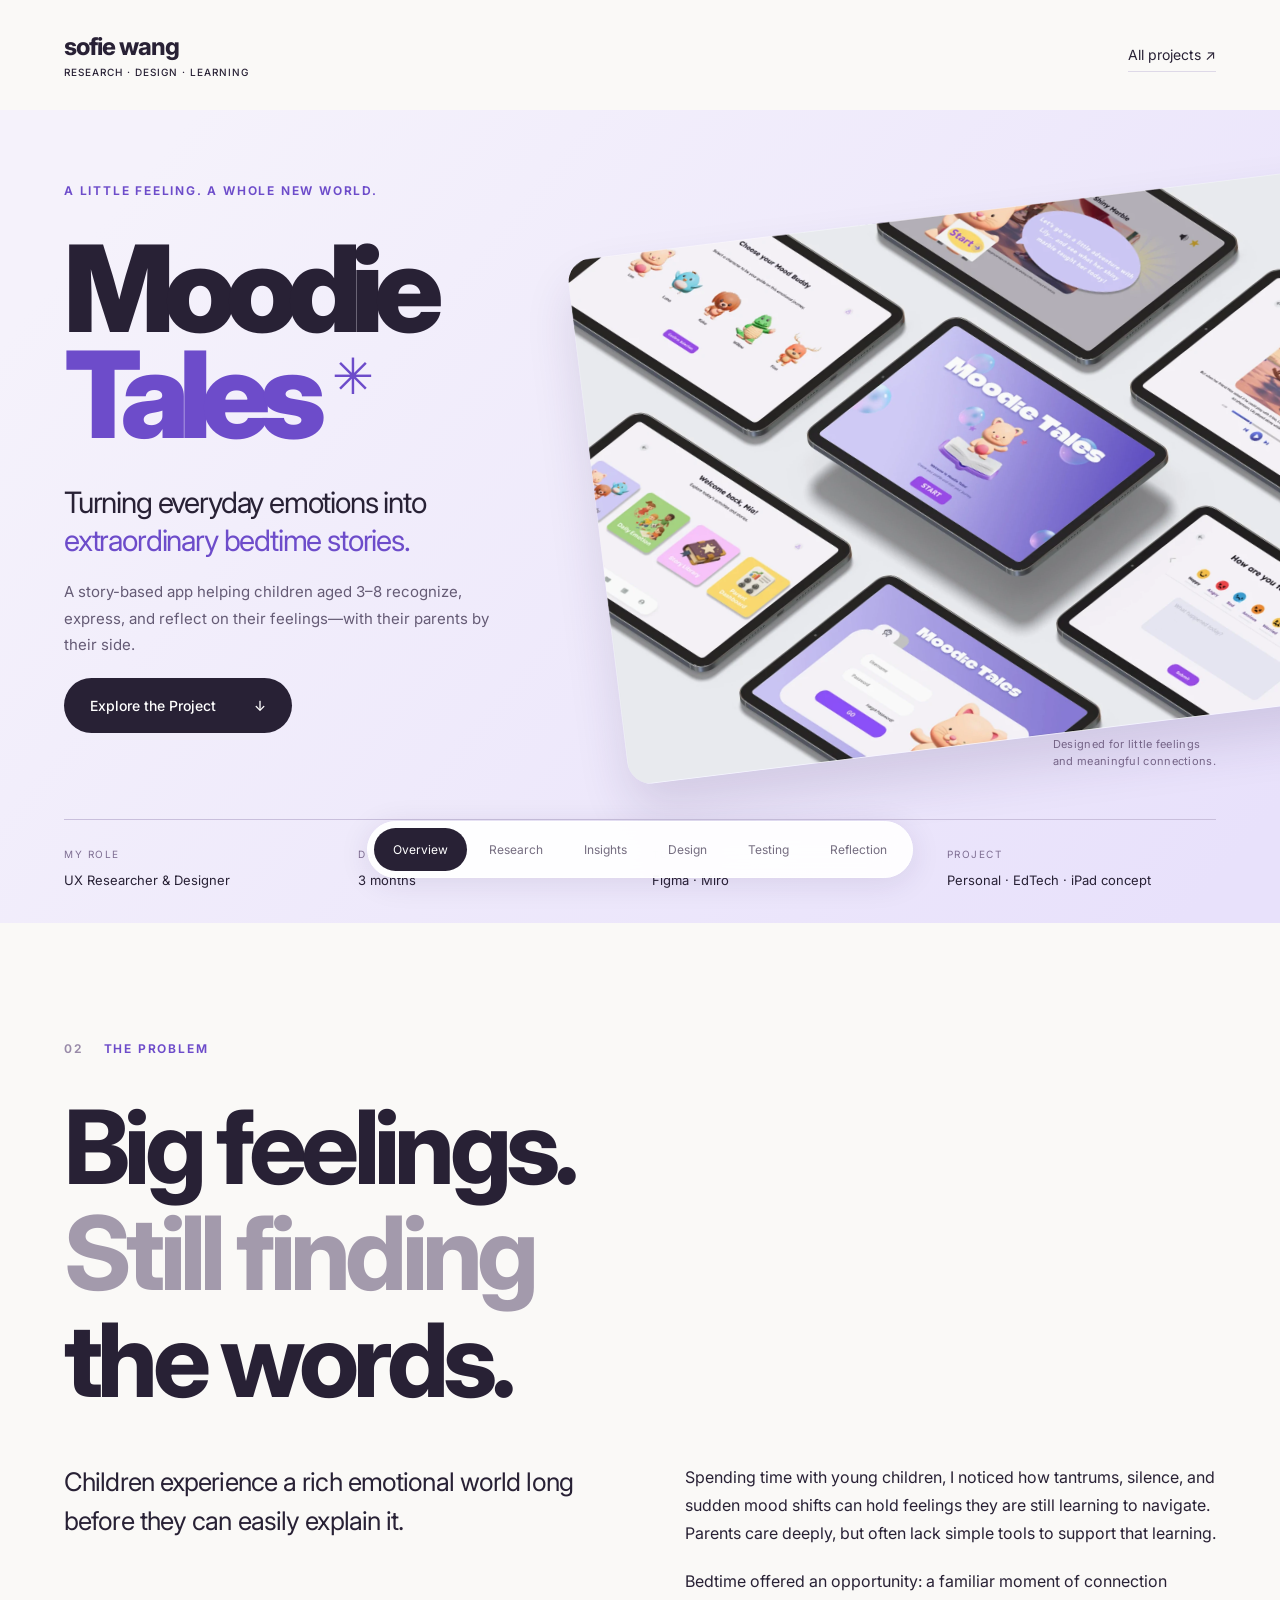
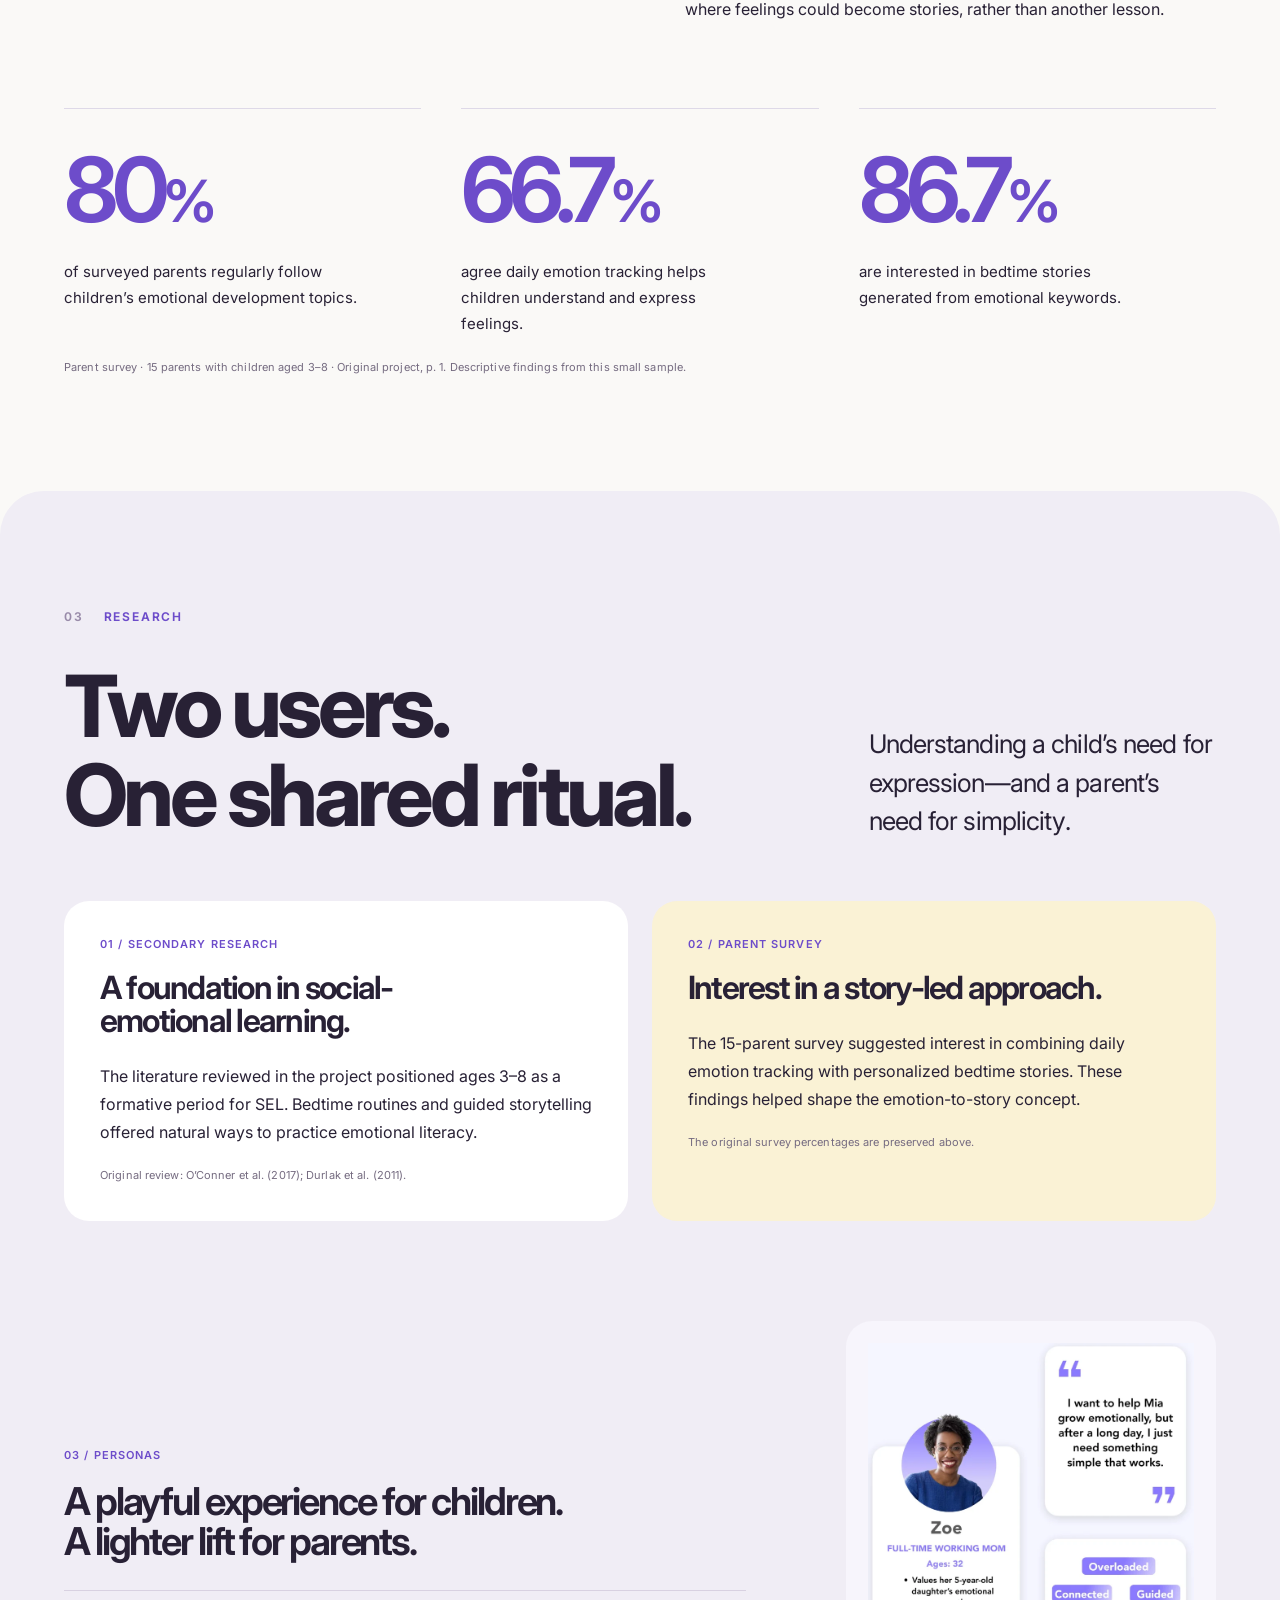
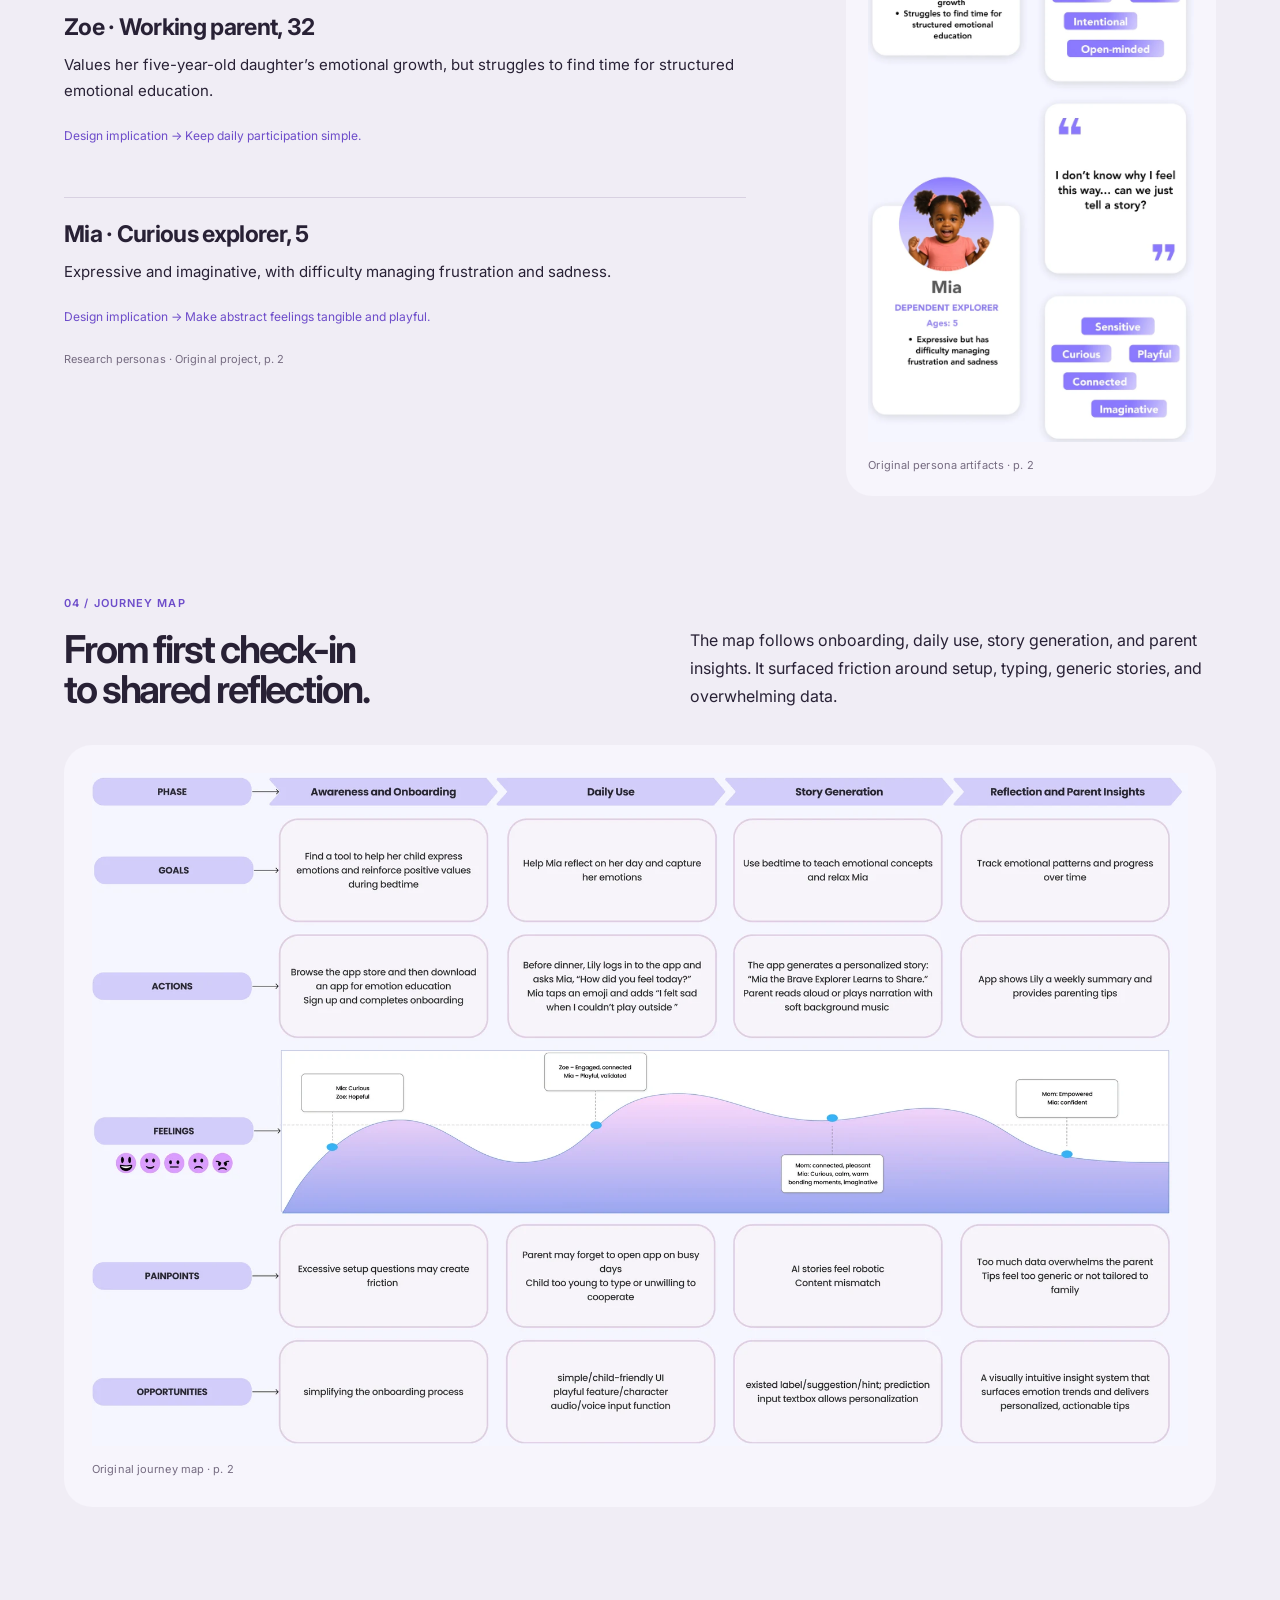
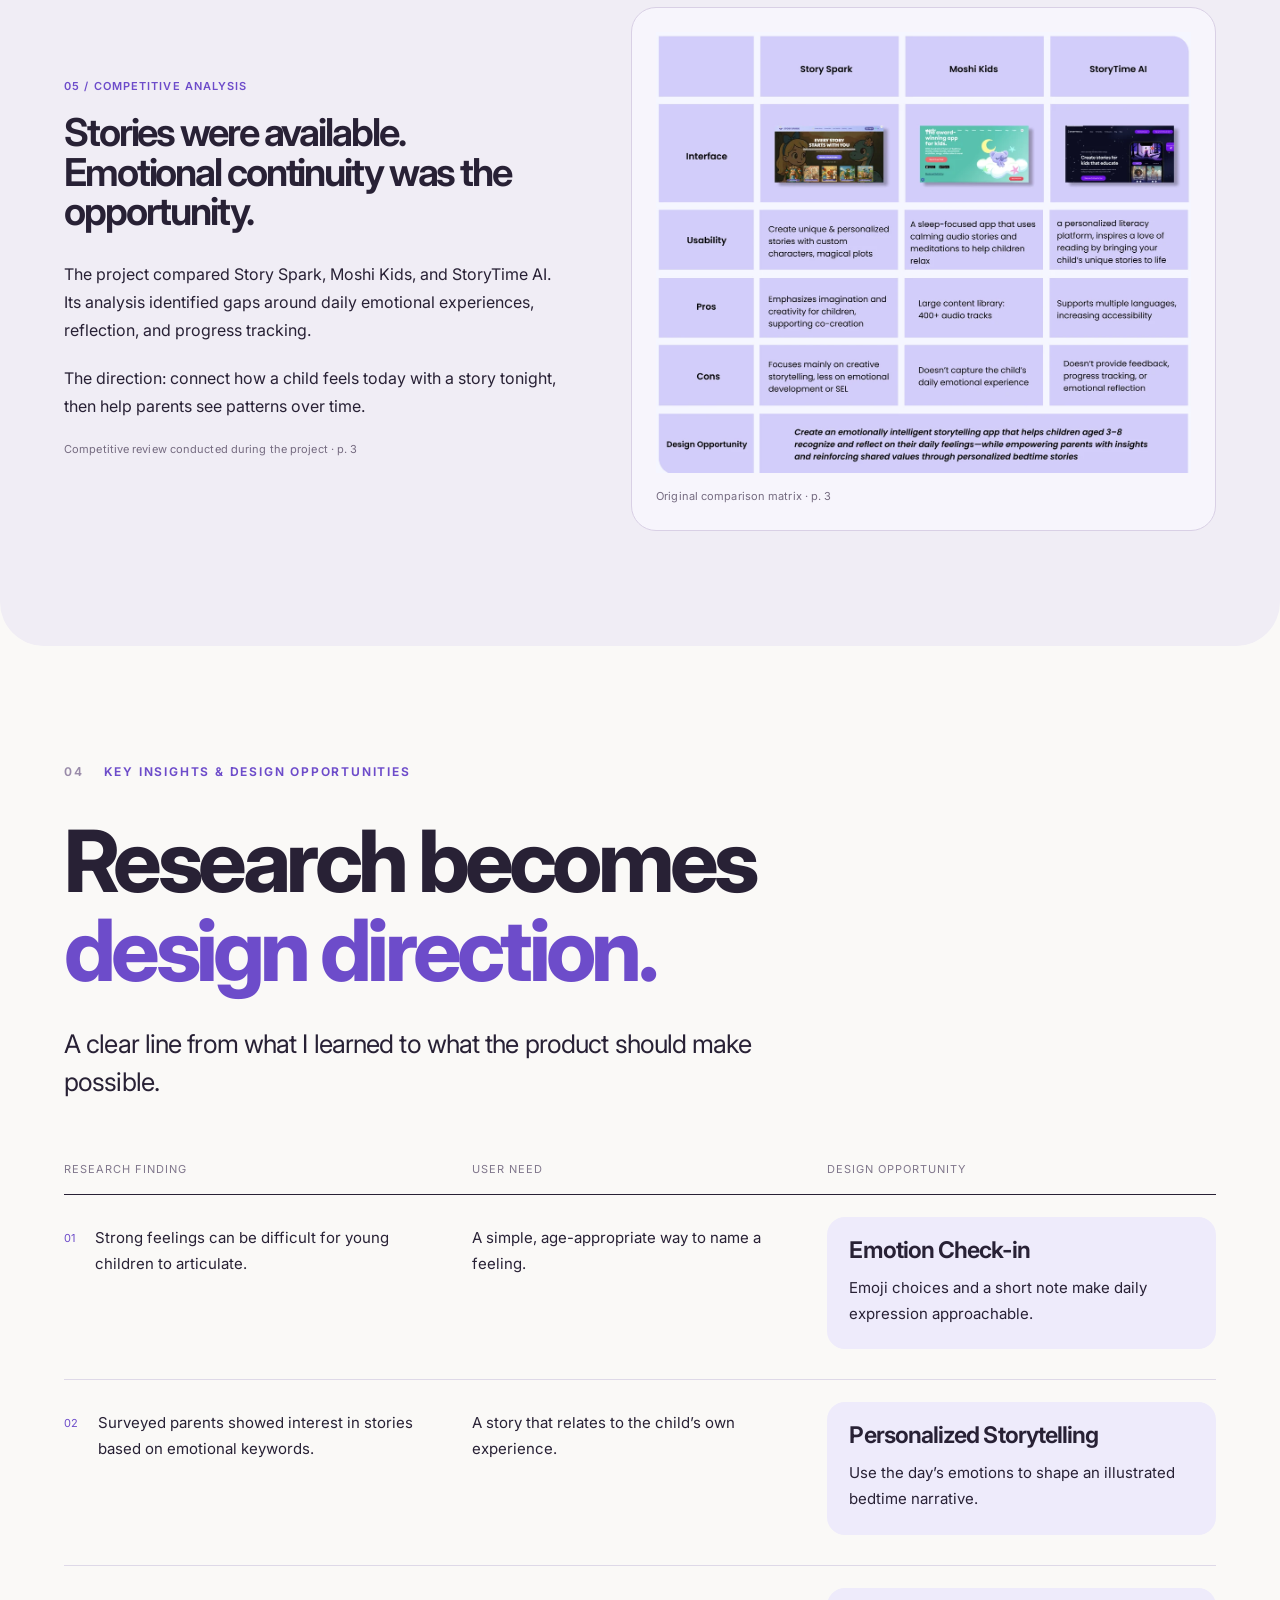
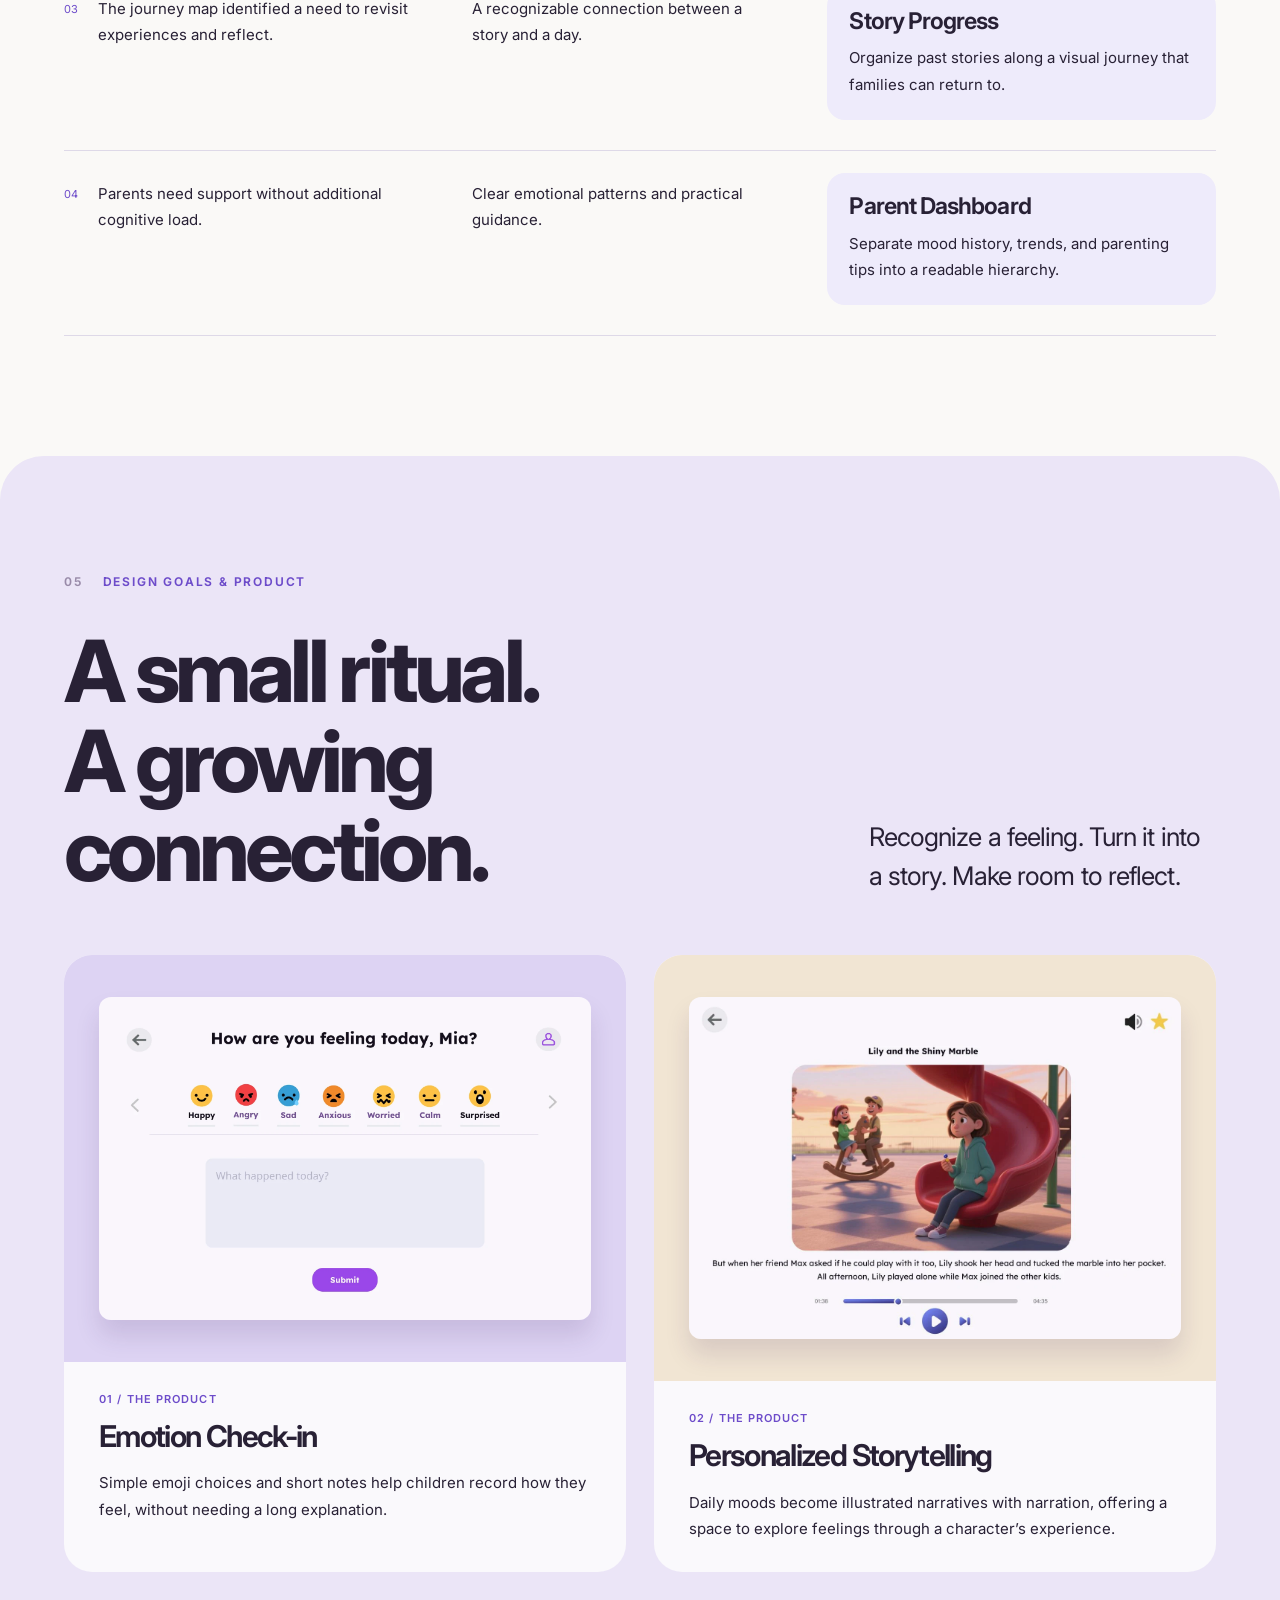
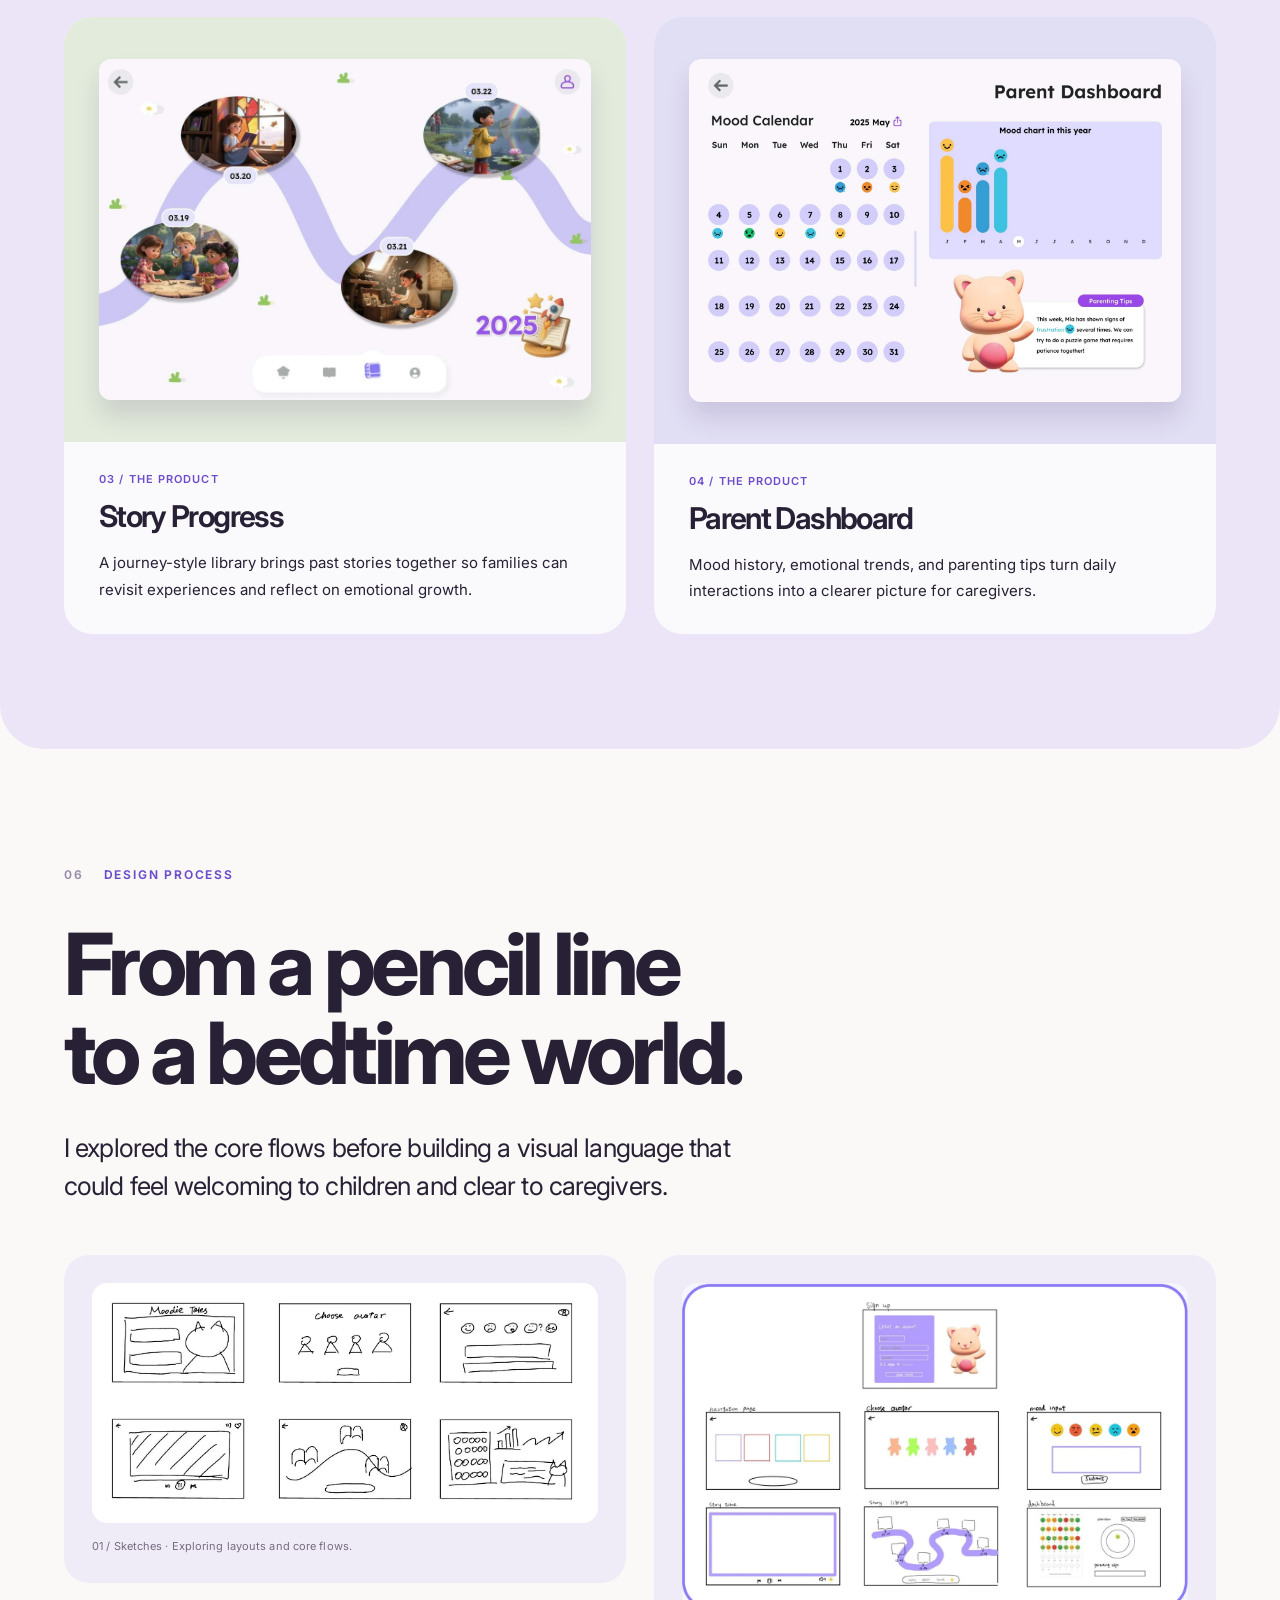
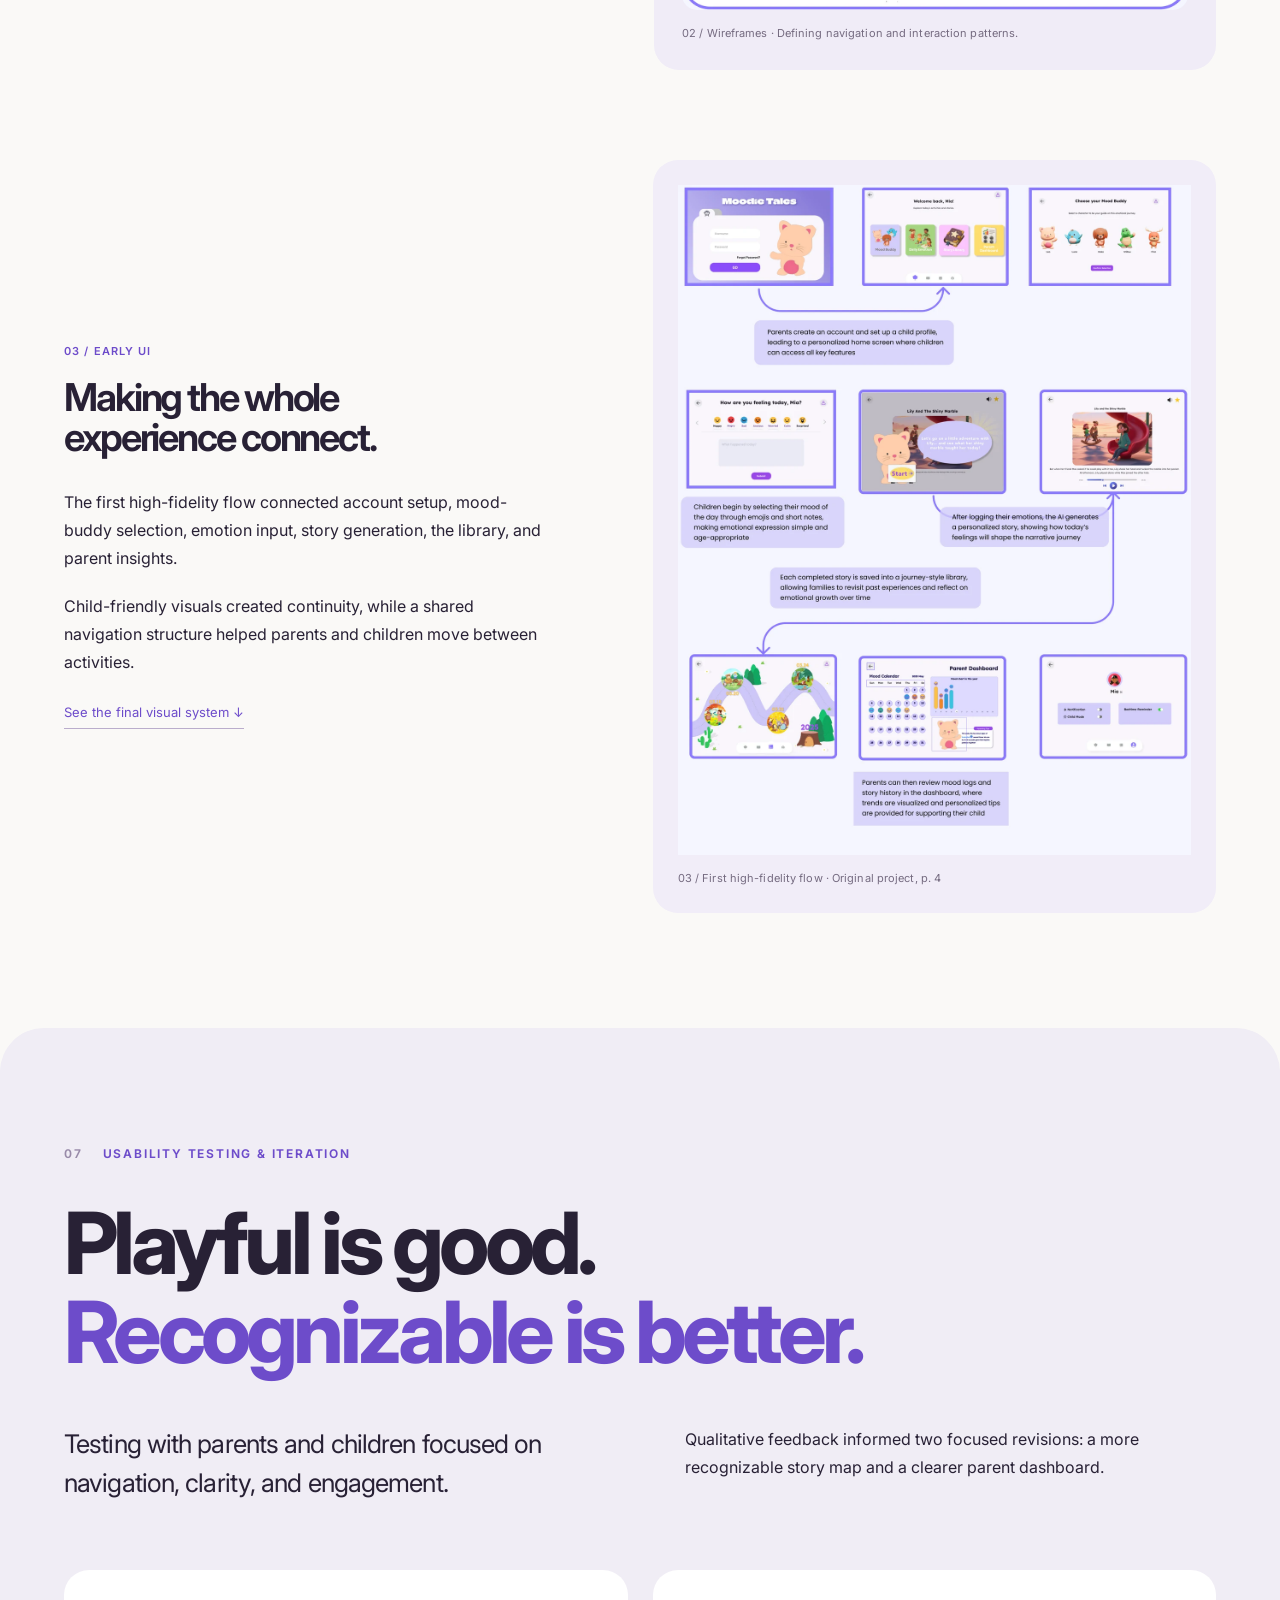
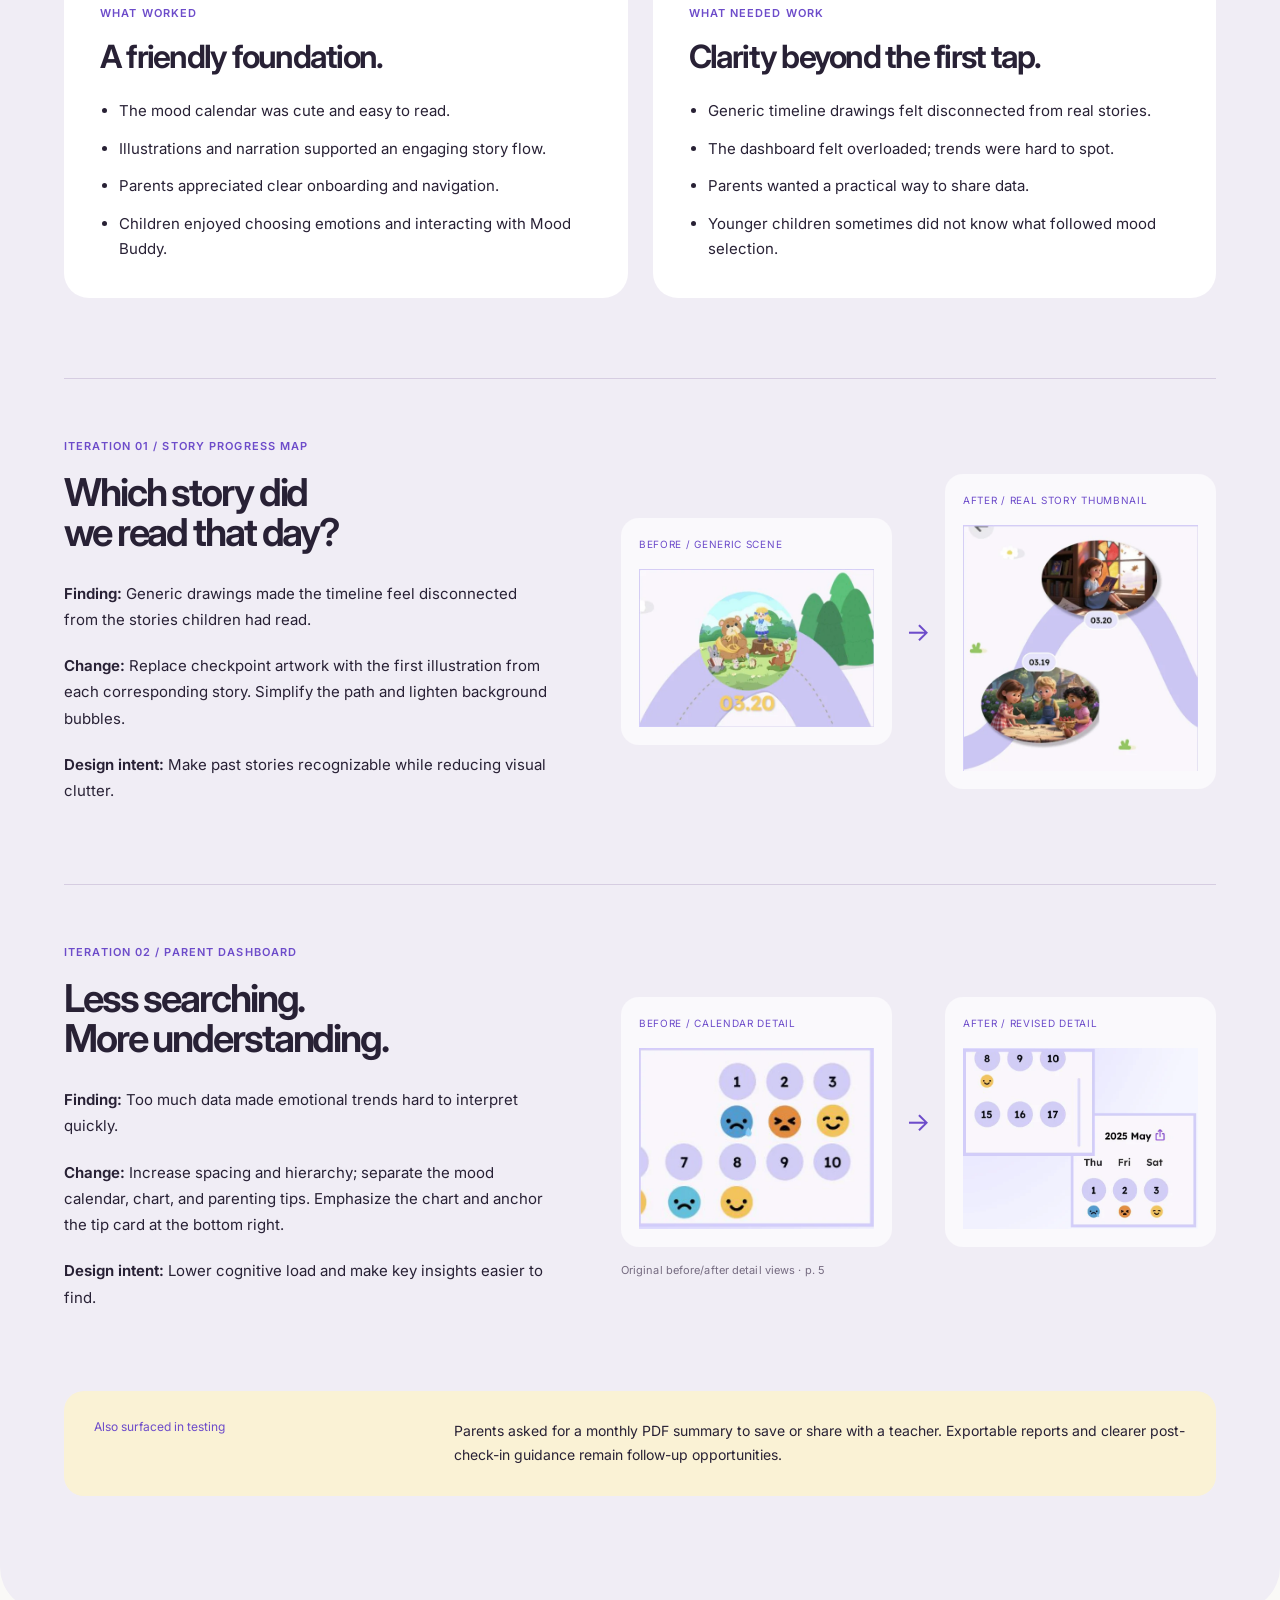
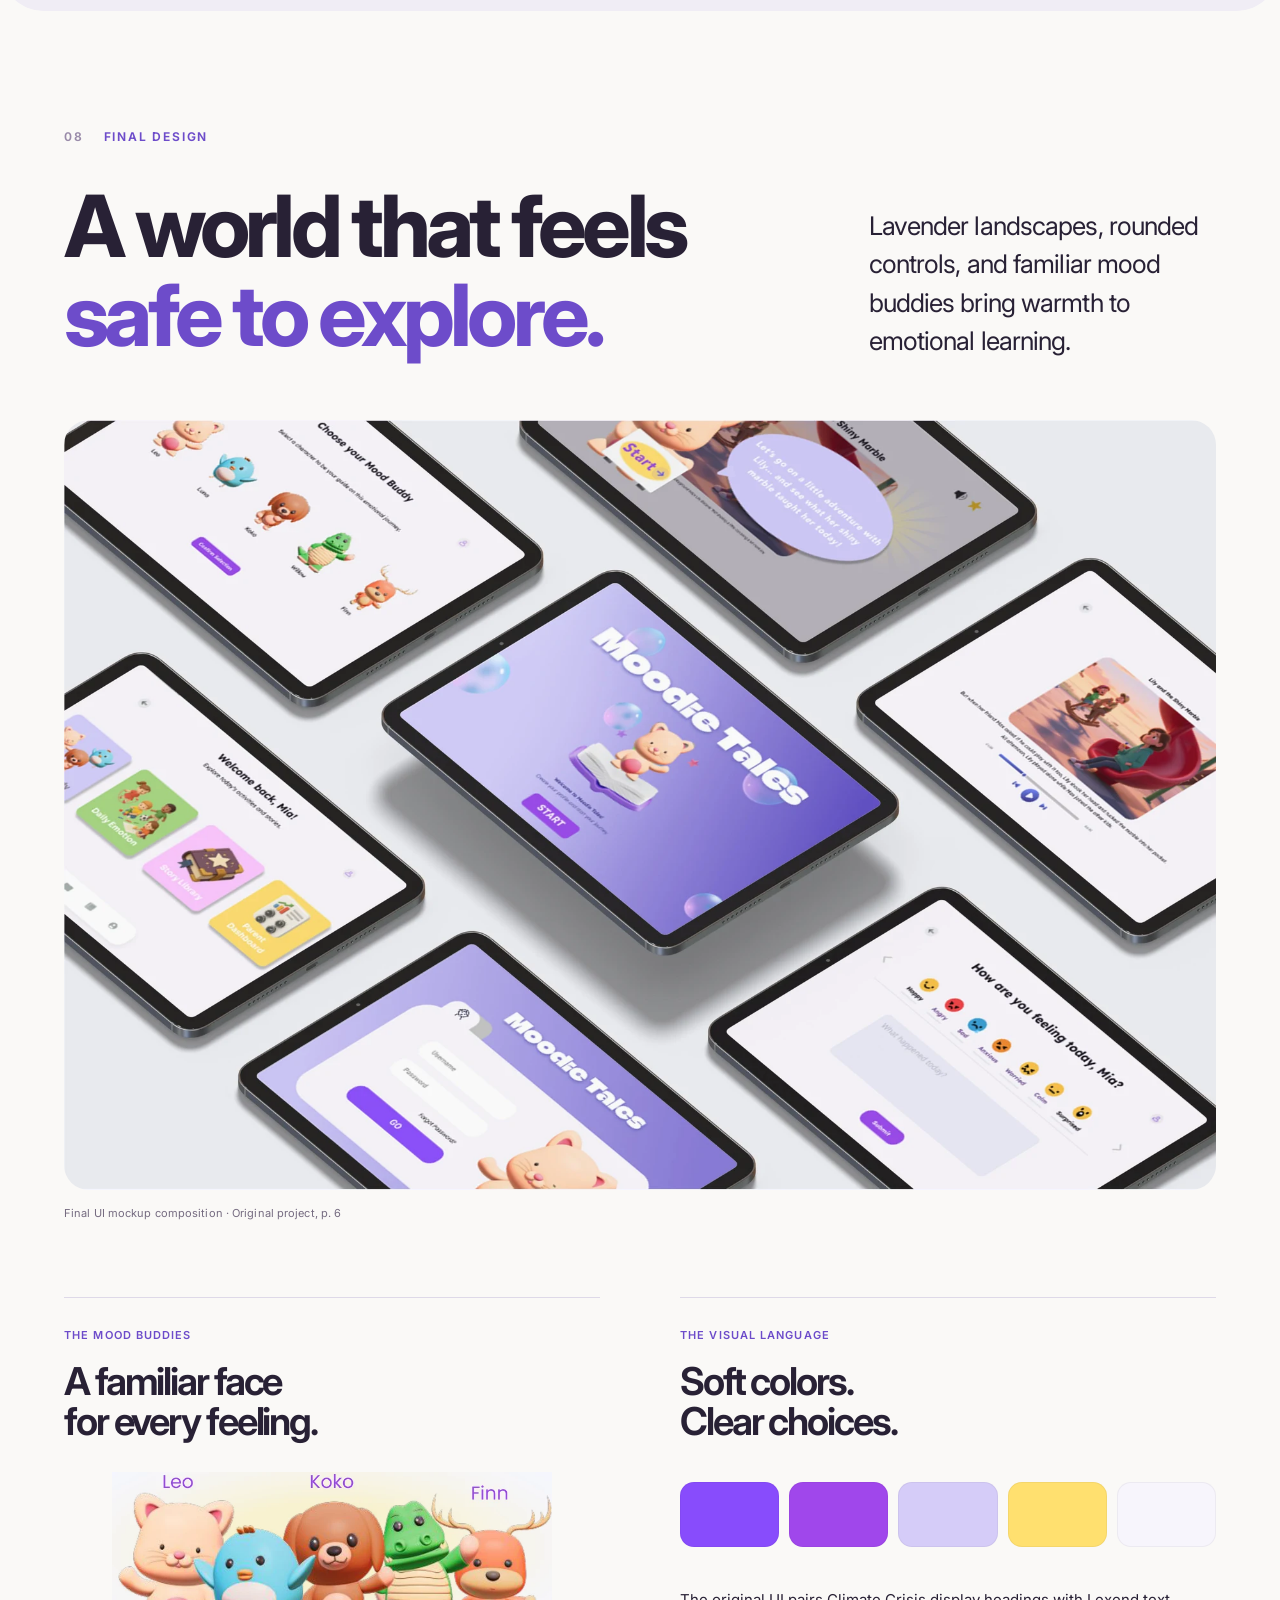
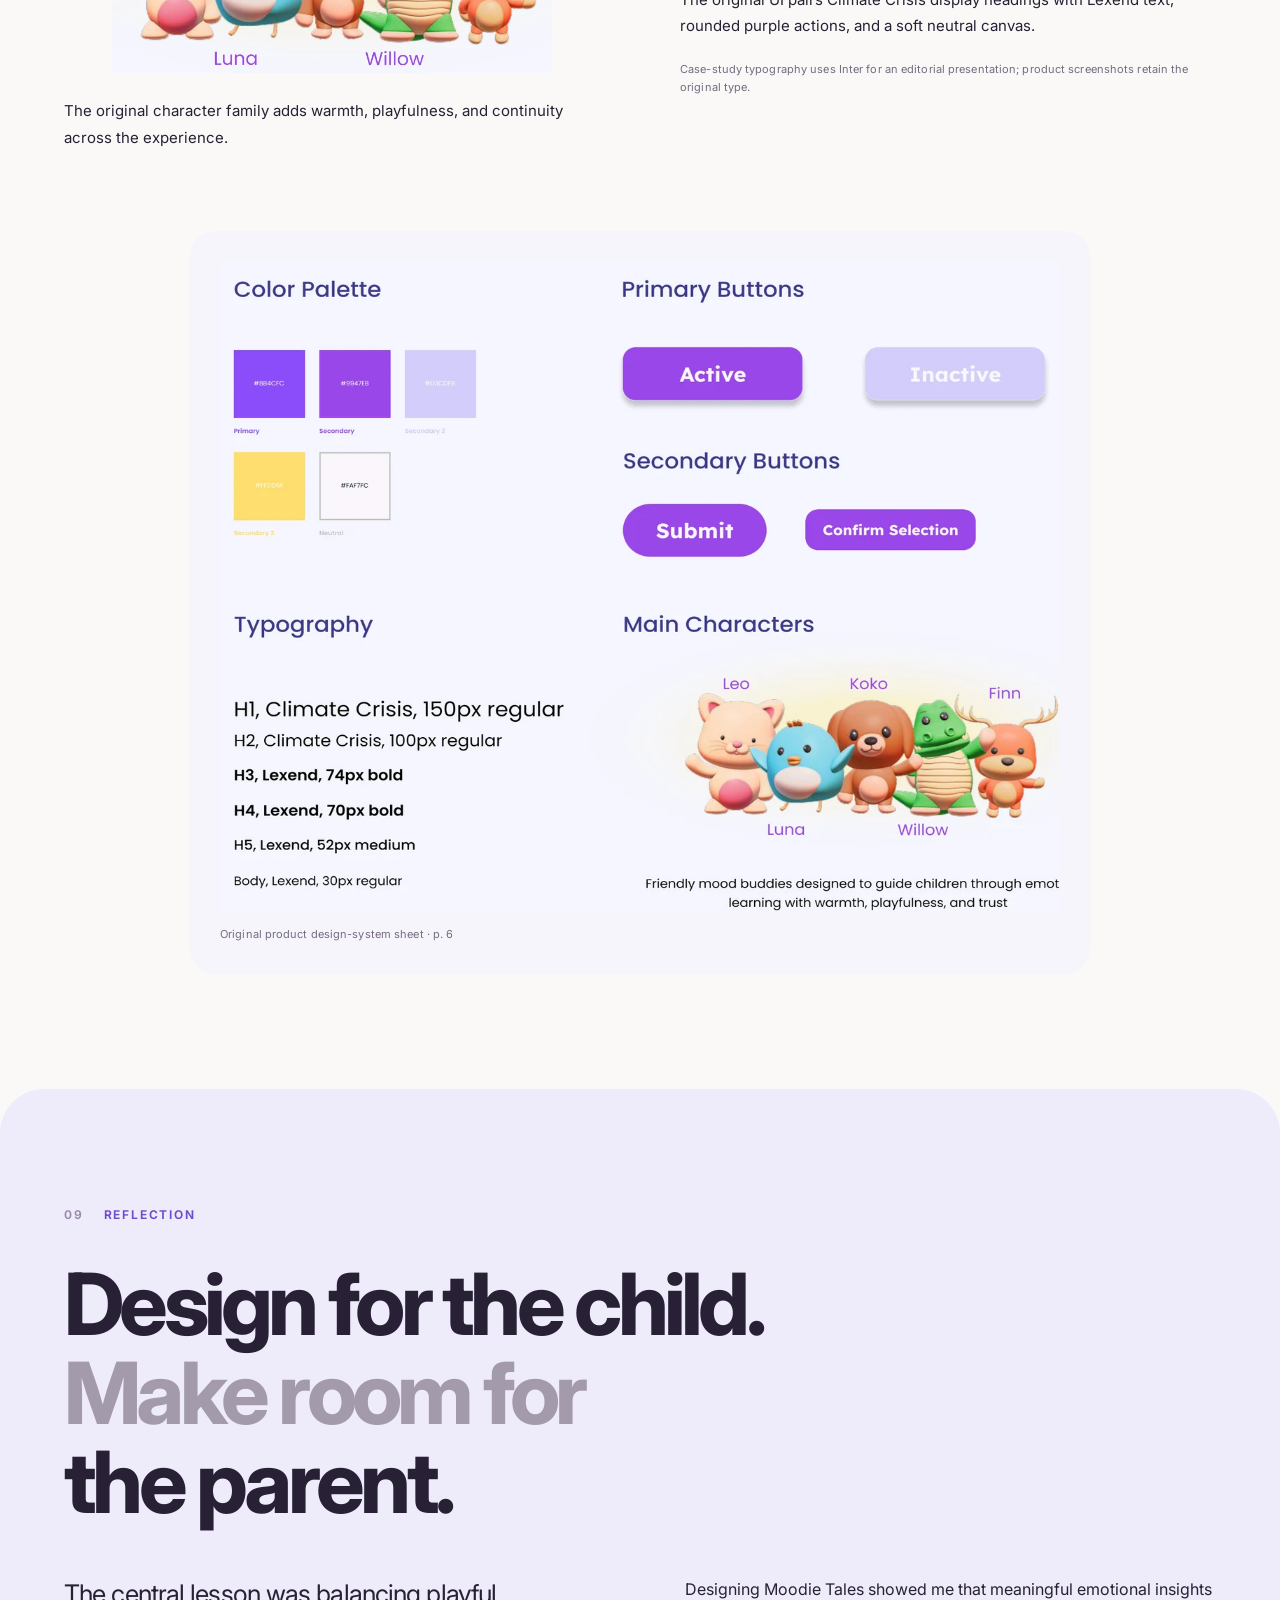
==== moodie-tales.html @ 58b4317f "Add Moodie Tales editorial case study — Stage 1 Add nine responsive case-study sections, original PD" ====
<!doctype html>
<html lang="en"><head><meta charset="utf-8"><meta name="viewport" content="width=device-width,initial-scale=1"><title>Moodie Tales — Sofie Wang</title><meta name="description" content="A UX case study exploring emotional learning through personalized bedtime stories. Research, design, and iteration by Sofie Wang."><meta name="theme-color" content="#eeebfb"><link rel="preconnect" href="https://fonts.googleapis.com"><link rel="preconnect" href="https://fonts.gstatic.com" crossorigin><link href="https://fonts.googleapis.com/css2?family=Inter:wght@400;450;500;550;600;650;700;750;800;850;900&display=swap" rel="stylesheet"><link rel="stylesheet" href="moodie-tales.css"><script src="moodie-tales.js" defer></script></head><body><a class="skip" href="#problem">Skip to case study</a><header class="site-header"><a class="wordmark" href="index.html">sofie wang<span>Research · Design · Learning</span></a><a class="back" href="index.html#portfolio">All projects ↗</a></header><main>
<section class="hero" id="overview" data-nav="overview"><div class="hero-copy"><p class="eyebrow">A little feeling. A whole new world.</p><h1>Moodie<br><span>Tales<span class="title-star" aria-hidden="true">✳</span></span></h1><p class="hero-description">Turning everyday emotions into <em>extraordinary bedtime stories.</em></p><p class="intro">A story-based app helping children aged 3–8 recognize, express, and reflect on their feelings—with their parents by their side.</p><a class="button" href="#problem">Explore the Project <span>↓</span></a></div><div class="hero-art"><div class="hero-orbit" aria-hidden="true"></div><img width="1800" height="1202" src="mt-hero.webp" alt="Original Moodie Tales iPad mockups showing emotion check-in, mood buddies, storytelling, and the home screen" fetchpriority="high"><span class="art-note">Designed for little feelings<br>and meaningful connections.</span></div><dl class="project-meta"><div><dt>My role</dt><dd>UX Researcher &amp; Designer</dd></div><div><dt>Duration</dt><dd>3 months</dd></div><div><dt>Tools</dt><dd>Figma · Miro</dd></div><div><dt>Project</dt><dd>Personal · EdTech · iPad concept</dd></div></dl></section>
<nav class="floating-nav" aria-label="Case study sections"><a href="#overview" aria-current="location">Overview</a><a href="#research">Research</a><a href="#insights">Insights</a><a href="#design">Design</a><a href="#testing">Testing</a><a href="#reflection">Reflection</a></nav>
<section class="section problem" id="problem" data-nav="overview"><p class="eyebrow"><span>02</span> The problem</p><h2>Big feelings.<br><span class="muted">Still finding</span><br>the words.</h2><div class="split problem-body"><p class="lead">Children experience a rich emotional world long before they can easily explain it.</p><div><p>Spending time with young children, I noticed how tantrums, silence, and sudden mood shifts can hold feelings they are still learning to navigate. Parents care deeply, but often lack simple tools to support that learning.</p><p>Bedtime offered an opportunity: a familiar moment of connection where feelings could become stories, rather than another lesson.</p></div></div><div class="stats"><article><strong>80<span>%</span></strong><p>of surveyed parents regularly follow children’s emotional development topics.</p></article><article><strong>66.7<span>%</span></strong><p>agree daily emotion tracking helps children understand and express feelings.</p></article><article><strong>86.7<span>%</span></strong><p>are interested in bedtime stories generated from emotional keywords.</p></article></div><p class="source">Parent survey · 15 parents with children aged 3–8 · Original project, p. 1. Descriptive findings from this small sample.</p></section>
<section class="section research" id="research" data-nav="research"><p class="eyebrow"><span>03</span> Research</p><div class="section-intro"><h2>Two users.<br>One shared ritual.</h2><p class="lead">Understanding a child’s need for expression—and a parent’s need for simplicity.</p></div><div class="research-cards"><article class="card"><span class="small-label">01 / Secondary research</span><h3>A foundation in social-emotional learning.</h3><p>The literature reviewed in the project positioned ages 3–8 as a formative period for SEL. Bedtime routines and guided storytelling offered natural ways to practice emotional literacy.</p><p class="source">Original review: O’Conner et al. (2017); Durlak et al. (2011).</p></article><article class="card yellow"><span class="small-label">02 / Parent survey</span><h3>Interest in a story-led approach.</h3><p>The 15-parent survey suggested interest in combining daily emotion tracking with personalized bedtime stories. These findings helped shape the emotion-to-story concept.</p><p class="source">The original survey percentages are preserved above.</p></article></div><div class="persona-layout"><div><span class="small-label">03 / Personas</span><h3>A playful experience for children.<br>A lighter lift for parents.</h3><article class="persona-summary"><h4>Zoe · Working parent, 32</h4><p>Values her five-year-old daughter’s emotional growth, but struggles to find time for structured emotional education.</p><span>Design implication → Keep daily participation simple.</span></article><article class="persona-summary"><h4>Mia · Curious explorer, 5</h4><p>Expressive and imaginative, with difficulty managing frustration and sadness.</p><span>Design implication → Make abstract feelings tangible and playful.</span></article><p class="source">Research personas · Original project, p. 2</p></div><figure class="persona-image"><img class="" width="800" height="1717" src="mt-personas.webp" alt="Original Zoe and Mia persona cards with needs, characteristics, and scenario quotes" loading="lazy" decoding="async"><figcaption>Original persona artifacts · p. 2</figcaption></figure></div><div class="artifact-heading"><div><span class="small-label">04 / Journey map</span><h3>From first check-in<br>to shared reflection.</h3></div><p>The map follows onboarding, daily use, story generation, and parent insights. It surfaced friction around setup, typing, generic stories, and overwhelming data.</p></div><figure class="wide-artifact"><img class="" width="1900" height="1167" src="mt-journey.webp" alt="Original journey map showing goals, actions, feelings, pain points, and opportunities across four stages" loading="lazy" decoding="async"><figcaption>Original journey map · p. 2</figcaption></figure><div class="competition-layout"><div><span class="small-label">05 / Competitive analysis</span><h3>Stories were available.<br>Emotional continuity was the opportunity.</h3><p>The project compared Story Spark, Moshi Kids, and StoryTime AI. Its analysis identified gaps around daily emotional experiences, reflection, and progress tracking.</p><p>The direction: connect how a child feels today with a story tonight, then help parents see patterns over time.</p><p class="source">Competitive review conducted during the project · p. 3</p></div><figure class=""><img class="" width="1200" height="989" src="mt-competition.webp" alt="Original competitive analysis of Story Spark, Moshi Kids, and StoryTime AI" loading="lazy" decoding="async"><figcaption>Original comparison matrix · p. 3</figcaption></figure></div></section>
<section class="section insights" id="insights" data-nav="insights"><p class="eyebrow"><span>04</span> Key insights & design opportunities</p><h2>Research becomes<br><em>design direction.</em></h2><p class="lead narrow">A clear line from what I learned to what the product should make possible.</p><div class="insight-table"><div class="insight-table-head"><span>Research finding</span><span>User need</span><span>Design opportunity</span></div><article class="insight-row"><div><span class="row-number">01</span><p>Strong feelings can be difficult for young children to articulate.</p></div><div><p>A simple, age-appropriate way to name a feeling.</p></div><div><h3>Emotion Check-in</h3><p>Emoji choices and a short note make daily expression approachable.</p></div></article><article class="insight-row"><div><span class="row-number">02</span><p>Surveyed parents showed interest in stories based on emotional keywords.</p></div><div><p>A story that relates to the child’s own experience.</p></div><div><h3>Personalized Storytelling</h3><p>Use the day’s emotions to shape an illustrated bedtime narrative.</p></div></article><article class="insight-row"><div><span class="row-number">03</span><p>The journey map identified a need to revisit experiences and reflect.</p></div><div><p>A recognizable connection between a story and a day.</p></div><div><h3>Story Progress</h3><p>Organize past stories along a visual journey that families can return to.</p></div></article><article class="insight-row"><div><span class="row-number">04</span><p>Parents need support without additional cognitive load.</p></div><div><p>Clear emotional patterns and practical guidance.</p></div><div><h3>Parent Dashboard</h3><p>Separate mood history, trends, and parenting tips into a readable hierarchy.</p></div></article></div></section><section class="section product" id="design" data-nav="design"><p class="eyebrow"><span>05</span> Design goals & product</p><div class="section-intro"><h2>A small ritual.<br>A growing connection.</h2><p class="lead">Recognize a feeling. Turn it into a story. Make room to reflect.</p></div><div class="feature-grid"><article class="feature-card"><div class="screen-stage"><img class="" width="1600" height="1051" src="mt-checkin.webp" alt="Original Moodie Tales Emotion Check-in screen" loading="lazy" decoding="async"></div><div class="feature-text"><span class="small-label">01 / The product</span><h3>Emotion Check-in</h3><p>Simple emoji choices and short notes help children record how they feel, without needing a long explanation.</p></div></article><article class="feature-card"><div class="screen-stage"><img class="" width="1322" height="920" src="mt-story.webp" alt="Original Moodie Tales Personalized Storytelling screen" loading="lazy" decoding="async"></div><div class="feature-text"><span class="small-label">02 / The product</span><h3>Personalized Storytelling</h3><p>Daily moods become illustrated narratives with narration, offering a space to explore feelings through a character’s experience.</p></div></article><article class="feature-card"><div class="screen-stage"><img class="" width="1090" height="756" src="mt-progress.webp" alt="Original Moodie Tales Story Progress screen" loading="lazy" decoding="async"></div><div class="feature-text"><span class="small-label">03 / The product</span><h3>Story Progress</h3><p>A journey-style library brings past stories together so families can revisit experiences and reflect on emotional growth.</p></div></article><article class="feature-card"><div class="screen-stage"><img class="" width="1600" height="1114" src="mt-dashboard.webp" alt="Original Moodie Tales Parent Dashboard screen" loading="lazy" decoding="async"></div><div class="feature-text"><span class="small-label">04 / The product</span><h3>Parent Dashboard</h3><p>Mood history, emotional trends, and parenting tips turn daily interactions into a clearer picture for caregivers.</p></div></article></div></section><section class="section process" id="process" data-nav="design"><p class="eyebrow"><span>06</span> Design process</p><h2>From a pencil line<br>to a bedtime world.</h2><p class="lead narrow">I explored the core flows before building a visual language that could feel welcoming to children and clear to caregivers.</p><div class="process-grid"><figure class=""><img class="" width="1449" height="685" src="mt-sketches.webp" alt="Six original hand-drawn sketches of entry, character selection, emotion input, story, library, and dashboard" loading="lazy" decoding="async"><figcaption>01 / Sketches · Exploring layouts and core flows.</figcaption></figure><figure class=""><img class="" width="1300" height="838" src="mt-wireframes.webp" alt="Original low-fidelity Moodie Tales wireframes" loading="lazy" decoding="async"><figcaption>02 / Wireframes · Defining navigation and interaction patterns.</figcaption></figure></div><div class="early-layout"><div><span class="small-label">03 / Early UI</span><h3>Making the whole<br>experience connect.</h3><p>The first high-fidelity flow connected account setup, mood-buddy selection, emotion input, story generation, the library, and parent insights.</p><p>Child-friendly visuals created continuity, while a shared navigation structure helped parents and children move between activities.</p><a class="text-link" href="#final-design">See the final visual system ↓</a></div><figure class=""><img class="" width="1200" height="1566" src="mt-early-flow.webp" alt="Original first-design flow showing sign-in, home, mood buddy, check-in, storytelling, library, dashboard, and profile" loading="lazy" decoding="async"><figcaption>03 / First high-fidelity flow · Original project, p. 4</figcaption></figure></div></section>
<section class="section testing" id="testing" data-nav="testing"><p class="eyebrow"><span>07</span> Usability testing & iteration</p><h2>Playful is good.<br><em>Recognizable is better.</em></h2><div class="split"><p class="lead">Testing with parents and children focused on navigation, clarity, and engagement.</p><p>Qualitative feedback informed two focused revisions: a more recognizable story map and a clearer parent dashboard.</p></div><div class="testing-notes"><article class="card"><span class="small-label">What worked</span><h3>A friendly foundation.</h3><ul><li>The mood calendar was cute and easy to read.</li><li>Illustrations and narration supported an engaging story flow.</li><li>Parents appreciated clear onboarding and navigation.</li><li>Children enjoyed choosing emotions and interacting with Mood Buddy.</li></ul></article><article class="card"><span class="small-label">What needed work</span><h3>Clarity beyond the first tap.</h3><ul><li>Generic timeline drawings felt disconnected from real stories.</li><li>The dashboard felt overloaded; trends were hard to spot.</li><li>Parents wanted a practical way to share data.</li><li>Younger children sometimes did not know what followed mood selection.</li></ul></article></div><article class="iteration"><div class="iteration-copy"><span class="small-label">Iteration 01 / Story Progress Map</span><h3>Which story did<br>we read that day?</h3><p><strong>Finding:</strong> Generic drawings made the timeline feel disconnected from the stories children had read.</p><p><strong>Change:</strong> Replace checkpoint artwork with the first illustration from each corresponding story. Simplify the path and lighten background bubbles.</p><p><strong>Design intent:</strong> Make past stories recognizable while reducing visual clutter.</p></div><div class="comparison"><figure><span class="comparison-label">Before / Generic scene</span><img class="" width="538" height="360" src="mt-map-before.webp" alt="Before: generic scene used as the story checkpoint" loading="lazy" decoding="async"></figure><span class="comparison-arrow" aria-hidden="true">→</span><figure><span class="comparison-label">After / Real story thumbnail</span><img class="" width="538" height="564" src="mt-map-after.webp" alt="After: recognizable story illustrations along a simplified lavender path" loading="lazy" decoding="async"></figure></div></article><article class="iteration"><div class="iteration-copy"><span class="small-label">Iteration 02 / Parent Dashboard</span><h3>Less searching.<br>More understanding.</h3><p><strong>Finding:</strong> Too much data made emotional trends hard to interpret quickly.</p><p><strong>Change:</strong> Increase spacing and hierarchy; separate the mood calendar, chart, and parenting tips. Emphasize the chart and anchor the tip card at the bottom right.</p><p><strong>Design intent:</strong> Lower cognitive load and make key insights easier to find.</p></div><div class="comparison dashboard-comparison"><figure><span class="comparison-label">Before / Calendar detail</span><img class="" width="533" height="411" src="mt-calendar-before.webp" alt="Original before detail of the parent mood calendar" loading="lazy" decoding="async"></figure><span class="comparison-arrow" aria-hidden="true">→</span><figure><span class="comparison-label">After / Revised detail</span><img class="" width="663" height="510" src="mt-calendar-after.webp" alt="Revised calendar detail with additional spacing and a visible export affordance" loading="lazy" decoding="async"></figure><p class="source comparison-note">Original before/after detail views · p. 5</p></div></article><div class="testing-followup"><span>Also surfaced in testing</span><p>Parents asked for a monthly PDF summary to save or share with a teacher. Exportable reports and clearer post-check-in guidance remain follow-up opportunities.</p></div></section>
<section class="section final-design" id="final-design" data-nav="design"><p class="eyebrow"><span>08</span> Final design</p><div class="section-intro"><h2>A world that feels<br><em>safe to explore.</em></h2><p class="lead">Lavender landscapes, rounded controls, and familiar mood buddies bring warmth to emotional learning.</p></div><figure class="final-montage"><img class="" width="1800" height="1202" src="mt-hero.webp" alt="Original final iPad mockup collection for Moodie Tales" loading="lazy" decoding="async"><figcaption>Final UI mockup composition · Original project, p. 6</figcaption></figure><div class="identity-grid"><article><span class="small-label">The mood buddies</span><h3>A familiar face<br>for every feeling.</h3><img class="" width="798" height="365" src="mt-characters.webp" alt="Original Moodie Tales characters: Leo, Luna, Koko, Willow, and Finn" loading="lazy" decoding="async"><p>The original character family adds warmth, playfulness, and continuity across the experience.</p></article><article><span class="small-label">The visual language</span><h3>Soft colors.<br>Clear choices.</h3><div class="swatches" aria-label="Original purple, violet, lavender, yellow, and light neutral palette"><span style="--swatch:#884CFC"></span><span style="--swatch:#A047EB"></span><span style="--swatch:#D5CCF8"></span><span style="--swatch:#FFE06F"></span><span style="--swatch:#F7F5FC"></span></div><p>The original UI pairs Climate Crisis display headings with Lexend text, rounded purple actions, and a soft neutral canvas.</p><p class="source">Case-study typography uses Inter for an editorial presentation; product screenshots retain the original type.</p></article></div><figure class="system-sheet"><img class="" width="1200" height="972" src="mt-system.webp" alt="Original design system with palette, buttons, typography specifications, and mood buddy characters" loading="lazy" decoding="async"><figcaption>Original product design-system sheet · p. 6</figcaption></figure></section><section class="section reflection" id="reflection" data-nav="reflection"><p class="eyebrow"><span>09</span> Reflection</p><h2>Design for the child.<br><span class="muted">Make room for</span><br>the parent.</h2><div class="split reflection-body"><p class="lead">The central lesson was balancing playful engagement with simplicity and clarity.</p><div><p>Designing Moodie Tales showed me that meaningful emotional insights must also be easy to understand. That tension shaped the revisions to visual hierarchy and interaction design.</p><p>The story map needed to connect to a child’s real experience. The dashboard needed to support a parent’s attention, rather than ask for more of it.</p></div></div><h3 class="next-title">Where I’d take it next</h3><p class="source">Next steps informed by the original reflection and usability feedback.</p><div class="next-grid"><article><span>01</span><h4>Deeper storytelling</h4><p>Explore more interactive stories while preserving the calm of a bedtime ritual.</p></article><article><span>02</span><h4>Adaptable parent insights</h4><p>Explore a dashboard that adjusts to caregivers’ needs, alongside exportable summaries.</p></article><article><span>03</span><h4>Connections with educators</h4><p>Investigate how families could share useful context with educators.</p></article></div><div class="endnote"><p>Thanks for following the story.</p><a class="button" href="index.html#portfolio">Back to all projects ↗</a><a class="text-link" href="portfolios/moodie-tales.pdf" target="_blank" rel="noopener">Read the original project PDF ↗</a></div></section></main><footer><span>© Sofie Wang</span><a href="mailto:sofie10124@gmail.com">Let’s make learning meaningful ↗</a><a href="#overview">Back to top ↑</a></footer></body></html>
---- moodie-tales.css ----
:root{--ink:#282135;--purple:#6d4cca;--lavender:#eeebfb;--paper:#faf9f7;--muted:#80778c;--line:#ded9e8;--yellow:#faf2d5}*{box-sizing:border-box}html{scroll-behavior:smooth;scroll-padding-top:40px}body{margin:0;background:var(--paper);color:var(--ink);font-family:Inter,Arial,sans-serif;-webkit-font-smoothing:antialiased}a{color:inherit;text-decoration:none}a:focus-visible{outline:3px solid var(--purple);outline-offset:5px}img{display:block;max-width:100%;height:auto}figure{margin:0}p{font-size:16px;line-height:1.75;margin:0 0 20px}h1,h2,h3,h4{margin:0;letter-spacing:-.055em;line-height:1.04}h2{font-size:clamp(48px,6.7vw,98px);font-weight:750;max-width:1100px}h3{font-size:clamp(27px,3vw,43px);font-weight:650}h4{font-size:23px;letter-spacing:-.03em}em{font-style:normal;color:var(--purple)}.muted{color:#a39aac}.site-header{max-width:1440px;margin:auto;padding:32px 5%;display:flex;align-items:center;justify-content:space-between}.wordmark{font-size:24px;font-weight:750;letter-spacing:-1px}.wordmark span{display:block;font-size:10px;letter-spacing:1px;text-transform:uppercase;font-weight:500;margin-top:5px}.back{font-size:14px;border-bottom:1px solid var(--line);padding:8px 0}.hero{background:linear-gradient(130deg,#f5f2fb 10%,#e8e1fb 95%);padding:70px max(5%,calc((100vw - 1296px)/2)) 0;position:relative;display:grid;grid-template-columns:.95fr 1.15fr;gap:40px;overflow:hidden}.hero-copy{position:relative;z-index:1;padding-bottom:38px}.eyebrow{font-size:12px;font-weight:650;text-transform:uppercase;letter-spacing:1.8px;margin-bottom:35px;color:var(--purple);display:flex;gap:20px}.eyebrow span{color:#998ba9}.hero h1{font-size:clamp(76px,9.4vw,145px);font-weight:850;letter-spacing:-.085em;line-height:.88;margin-bottom:35px}.hero h1>span{color:var(--purple)}.title-star{font-size:50px;display:inline-block;vertical-align:top;margin:12px 0 0 16px;font-weight:400}.hero-description{font-size:clamp(24px,2.3vw,34px);line-height:1.3;letter-spacing:-.04em;max-width:450px}.intro{color:#655b75;max-width:450px;font-size:15px}.button{display:inline-flex;align-items:center;gap:38px;background:var(--ink);color:white;padding:19px 26px;border-radius:40px;font-size:14px;font-weight:500;transition:transform .2s,background .2s}.button:hover{background:var(--purple);transform:translateY(-3px)}.hero-art{position:relative;display:flex;align-items:center;min-width:0}.hero-art>img{position:relative;width:130%;max-width:none;margin-left:-2%;border-radius:24px;transform:rotate(-7deg);box-shadow:0 28px 50px #3c245a24;transition:transform .5s}.hero-art:hover>img{transform:rotate(-4deg) scale(1.025)}.hero-orbit{position:absolute;width:85%;aspect-ratio:1;border:1px solid #b9a4db;border-radius:50%;top:7%;left:7%}.art-note{position:absolute;right:0;bottom:0;font-size:11px;line-height:1.6;letter-spacing:.3px;color:#756487}.project-meta{grid-column:1/-1;display:grid;grid-template-columns:repeat(4,1fr);border-top:1px solid #c9bfdc;margin:8px 0 0;padding:28px 0 32px;gap:25px;z-index:1}.project-meta dt{font-size:10px;text-transform:uppercase;letter-spacing:1.5px;color:#7f6f93;margin-bottom:10px}.project-meta dd{font-size:13px;margin:0;line-height:1.6}.section{max-width:1440px;padding:115px 5%;margin:auto;scroll-margin-top:20px}.section-intro{display:grid;grid-template-columns:1.5fr .7fr;gap:60px;align-items:end;margin-bottom:60px}.section-intro .lead{margin:0}.lead{font-size:clamp(21px,2vw,29px);line-height:1.5;letter-spacing:-.035em}.narrow{max-width:690px;margin-top:30px}.split{display:grid;grid-template-columns:1fr 1fr;gap:90px;margin:48px 0}.problem h2{font-size:clamp(60px,8vw,114px)}.problem-body{margin-top:50px}.stats{display:grid;grid-template-columns:repeat(3,1fr);gap:40px;margin-top:65px}.stats article{border-top:1px solid var(--line);padding-top:27px}.stats strong{display:block;font-size:clamp(62px,7vw,100px);font-weight:650;letter-spacing:-.08em;line-height:1.2;color:var(--purple)}.stats strong span{font-size:.65em}.stats p{font-size:15px;max-width:300px;margin-top:15px}.source,figcaption{font-size:11px;line-height:1.7;color:#756b80;letter-spacing:.1px}.source{margin-bottom:0}figcaption{padding-top:14px}.research{background:#f0edf5;border-radius:44px}.research-cards{display:grid;grid-template-columns:1fr 1fr;gap:24px}.card{border-radius:25px;background:#fff;padding:36px}.yellow{background:var(--yellow)}.small-label{font-size:11px;letter-spacing:1.1px;text-transform:uppercase;color:var(--purple);font-weight:600;display:block;margin-bottom:20px}.card h3{font-size:32px;margin-bottom:25px;max-width:420px}.card p:last-child{margin-bottom:0}.persona-layout{display:grid;grid-template-columns:1.2fr .65fr;gap:100px;margin-top:100px;align-items:center}.persona-summary{border-top:1px solid #d8d1e1;padding:25px 0;margin-top:28px}.persona-summary h4{margin-bottom:12px}.persona-summary p{font-size:15px}.persona-summary span{font-size:12px;color:var(--purple)}.persona-image{background:#f7f5fc;padding:22px;border-radius:26px}.persona-image img{max-height:730px;margin:auto;width:auto}.artifact-heading{display:grid;grid-template-columns:1fr 1fr;gap:100px;align-items:end;margin:100px 0 35px}.artifact-heading p{margin:0}.wide-artifact{background:#f7f5fc;padding:28px;border-radius:28px}.wide-artifact img{width:100%}.competition-layout{display:grid;grid-template-columns:.85fr 1fr;gap:70px;align-items:center;margin-top:100px}.competition-layout h3{margin-bottom:28px}.competition-layout figure{padding:24px;border:1px solid #d9d0e5;border-radius:25px;background:#f7f5fc}.insights{padding-bottom:120px}.insight-table{margin-top:60px}.insight-table-head,.insight-row{display:grid;grid-template-columns:1fr .85fr 1.1fr;gap:55px}.insight-table-head{font-size:11px;text-transform:uppercase;letter-spacing:1px;border-bottom:1px solid var(--ink);padding:0 0 18px;color:var(--muted)}.insight-row{padding:30px 0;border-bottom:1px solid var(--line)}.insight-row p{font-size:15px;margin:0}.insight-row>div:first-child{display:flex;gap:20px}.row-number{font-size:11px;color:var(--purple);padding-top:6px}.insight-row>div:last-child{background:var(--lavender);border-radius:18px;padding:22px;margin-top:-8px}.insight-row h3{font-size:23px;letter-spacing:-.04em;margin-bottom:12px}.product{background:#ebe5f7;border-radius:44px}.feature-grid{display:grid;grid-template-columns:1fr 1fr;gap:45px 28px}.feature-card{border-radius:28px;overflow:hidden;background:#faf9fc}.screen-stage{background:#ddd3f3;padding:42px 35px;min-height:260px;display:flex;align-items:center;justify-content:center;overflow:hidden}.feature-card:nth-child(2) .screen-stage{background:#f1e5d3}.feature-card:nth-child(3) .screen-stage{background:#e2ebdc}.feature-card:nth-child(4) .screen-stage{background:#e1dff4}.screen-stage img{width:100%;border-radius:12px;box-shadow:0 16px 25px #39205b22;transition:transform .4s}.feature-card:hover .screen-stage img{transform:scale(1.045)}.feature-text{padding:30px 35px}.feature-text .small-label{margin-bottom:15px}.feature-text h3{font-size:30px;margin-bottom:18px}.feature-text p{font-size:15px;margin:0}.process-grid{display:grid;grid-template-columns:1fr 1fr;gap:28px;margin-top:50px;align-items:start}.process-grid figure{background:#f0ecf7;padding:28px;border-radius:25px}.process-grid img{border-radius:15px}.early-layout{display:grid;grid-template-columns:.85fr 1fr;gap:110px;align-items:center;margin-top:90px}.early-layout h3{margin-bottom:30px}.early-layout figure{padding:25px;background:#f1edf8;border-radius:25px}.early-layout img{max-height:780px;margin:auto}.text-link{display:inline-block;border-bottom:1px solid #baadcc;padding:8px 0;font-size:13px;color:var(--purple)}.testing{background:#f0edf5;border-radius:44px}.testing-notes{display:grid;grid-template-columns:1fr 1fr;gap:25px;margin:45px 0 80px}.testing-notes ul{padding-left:19px;margin-bottom:0}.testing-notes li{font-size:15px;line-height:1.7;margin-top:12px}.iteration{display:grid;grid-template-columns:.9fr 1.1fr;gap:70px;padding:60px 0;border-top:1px solid #d6cde1;align-items:center}.iteration-copy h3{margin-bottom:28px}.iteration-copy p{font-size:15px}.iteration-copy strong{font-weight:650}.comparison{display:grid;grid-template-columns:1fr 25px 1fr;gap:14px;align-items:center}.comparison figure{padding:18px;background:#faf9fc;border-radius:18px}.comparison img{max-height:325px;object-fit:contain;margin:auto;width:100%}.comparison-label{display:block;font-size:10px;text-transform:uppercase;letter-spacing:.7px;margin-bottom:17px;color:var(--purple);line-height:1.6}.comparison-arrow{color:var(--purple);font-size:26px}.comparison-note{grid-column:1/-1}.testing-followup{padding:28px 30px;background:var(--yellow);border-radius:20px;display:grid;grid-template-columns:.45fr 1fr;gap:30px}.testing-followup>span{font-size:12px;color:var(--purple)}.testing-followup p{margin:0;font-size:14px}.final-montage{margin:0 0 75px}.final-montage img{width:100%;border-radius:25px}.identity-grid{display:grid;grid-template-columns:1fr 1fr;gap:80px;align-items:start}.identity-grid article{padding-top:30px;border-top:1px solid var(--line)}.identity-grid h3{margin-bottom:30px}.identity-grid img{width:100%;max-width:440px;margin:0 auto 25px}.identity-grid p{font-size:15px}.identity-grid .source{font-size:11px}.swatches{display:flex;gap:10px;margin:40px 0}.swatches span{flex:1;height:65px;background:var(--swatch);border:1px solid #2821350d;border-radius:14px}.system-sheet{margin-top:60px;background:#f7f5fc;padding:30px;border-radius:25px;max-width:900px;margin-inline:auto}.system-sheet img{max-height:650px;margin:auto}.reflection{background:var(--lavender);border-radius:44px 44px 0 0}.next-title{font-size:35px;margin:60px 0 18px}.next-grid{display:grid;grid-template-columns:repeat(3,1fr);gap:25px;margin:28px 0 85px}.next-grid article{background:#faf9fc;padding:30px;border-radius:24px}.next-grid article>span{display:grid;place-items:center;width:38px;height:38px;border-radius:50%;background:#e4d9f6;color:var(--purple);font-size:11px;margin-bottom:30px}.next-grid h4{font-size:22px;margin-bottom:18px}.next-grid p{font-size:14px;margin:0}.endnote{display:flex;align-items:center;gap:30px;border-top:1px solid #d5cbe4;padding-top:35px;flex-wrap:wrap}.endnote>p{font-size:25px;letter-spacing:-.04em;margin:0 auto 0 0}footer{max-width:1440px;margin:auto;padding:35px 5% 120px;display:flex;gap:30px;justify-content:space-between;font-size:11px;color:#6e627e}.floating-nav{position:fixed;bottom:22px;left:50%;transform:translateX(-50%);z-index:20;display:flex;padding:6px;gap:3px;border:1px solid #fff;border-radius:50px;background:#ffffffed;backdrop-filter:blur(18px);box-shadow:0 5px 30px #34214d1a;max-width:calc(100% - 24px);overflow-x:auto;scrollbar-width:none}.floating-nav::-webkit-scrollbar{display:none}.floating-nav a{padding:14px 19px;border-radius:40px;font-size:12px;white-space:nowrap;color:#756d80;transition:background .2s,color .2s}.floating-nav a:hover{background:var(--lavender);color:var(--ink)}.floating-nav a[aria-current]{background:var(--ink);color:white}.skip{position:fixed;top:-100px;left:20px;padding:15px;background:white;z-index:40}.skip:focus{top:10px}@media(min-width:1600px){.hero{padding-inline:max(5%,calc((100vw - 1296px)/2));}.hero-art>img{width:120%}}@media(max-width:1000px){.hero{padding-top:50px;gap:25px}.hero h1{font-size:95px}.hero-art>img{width:125%}.section{padding:85px 5%}.section-intro{gap:35px}.persona-layout,.early-layout{gap:50px}.split,.artifact-heading{gap:45px}.competition-layout,.iteration{gap:35px}.card{padding:28px}.insight-row,.insight-table-head{gap:25px}.screen-stage{padding:30px 25px;min-height:200px}.identity-grid{gap:45px}}@media(max-width:700px){html{scroll-padding-top:20px}.site-header{padding:24px 6%}.wordmark{font-size:21px}.wordmark span{font-size:8px}.back{font-size:12px}.hero{display:block;padding:38px 6% 0}.hero .eyebrow{font-size:10px;letter-spacing:1.4px;margin-bottom:28px}.hero h1{font-size:100px}.title-star{font-size:38px}.hero-description{font-size:28px;max-width:360px}.intro{font-size:14px}.hero-copy{padding-bottom:20px}.hero-art{margin:40px -2% 55px;padding:12px 0 20px}.hero-art>img{width:100%;margin:0;transform:rotate(-4deg);border-radius:16px}.hero-art:hover>img{transform:rotate(-3deg)}.art-note{bottom:-28px;font-size:9px}.project-meta{grid-template-columns:1fr 1fr;gap:23px;padding:25px 0}.project-meta dd{font-size:12px}.section{padding:72px 6%;scroll-margin-top:0}.eyebrow{font-size:10px;letter-spacing:1.3px;margin-bottom:26px;gap:14px}h2{font-size:49px;letter-spacing:-.06em}.problem h2{font-size:62px}.section-intro{display:block;margin-bottom:36px}.section-intro .lead{margin-top:27px}.lead{font-size:23px}.split{display:block;margin:30px 0}.split>div,.split>p+p{margin-top:24px}p{font-size:15px}.stats{grid-template-columns:1fr;gap:22px;margin-top:38px}.stats article{display:grid;grid-template-columns:140px 1fr;gap:15px;padding-top:20px;align-items:center}.stats strong{font-size:62px}.stats p{font-size:13px;line-height:1.6;margin:0}.research,.product,.testing,.reflection{border-radius:28px}.research-cards,.testing-notes,.feature-grid,.process-grid,.identity-grid,.next-grid{grid-template-columns:1fr}.card{padding:27px}.card h3{font-size:30px}.persona-layout,.competition-layout,.early-layout,.iteration{display:block;margin-top:60px}.persona-image{max-width:320px;margin:30px auto 0}.persona-image img{max-height:650px}.artifact-heading{display:block;margin:60px 0 25px}.artifact-heading p{margin-top:25px}.wide-artifact{padding:14px;border-radius:16px}.competition-layout figure,.early-layout figure{margin-top:30px;padding:16px}.insight-table{margin-top:40px}.insight-table-head{display:none}.insight-row{display:block;padding:25px 0}.insight-row>div{margin:0 0 20px!important}.insight-row>div:nth-child(2){padding-left:30px}.insight-row>div:nth-child(2):before{content:'User need →';font-size:10px;text-transform:uppercase;letter-spacing:1px;color:var(--purple)}.insight-row>div:nth-child(2) p{margin-top:8px}.insight-row>div:last-child{padding:23px;margin-bottom:0!important}.feature-grid{gap:25px}.screen-stage{padding:32px;min-height:220px}.feature-text{padding:27px}.feature-text h3{font-size:30px}.process-grid{gap:25px;margin-top:35px}.process-grid figure{padding:20px}.early-layout h3{font-size:35px}.testing-notes{margin:35px 0 40px}.iteration{padding:35px 0;margin:0}.iteration-copy h3{font-size:35px}.comparison{margin-top:30px;gap:8px;grid-template-columns:1fr 20px 1fr}.comparison figure{padding:12px}.comparison-label{font-size:9px;letter-spacing:.3px}.comparison img{max-height:270px}.testing-followup{display:block;padding:25px;margin-top:20px}.testing-followup p{margin-top:15px}.final-montage{margin-bottom:45px}.final-montage img{border-radius:15px}.identity-grid{gap:35px}.identity-grid h3{font-size:35px}.system-sheet{padding:15px;margin-top:35px}.next-title{font-size:30px;margin-top:40px}.next-grid{gap:18px;margin-bottom:45px}.next-grid article{padding:25px}.next-grid article>span{margin-bottom:22px}.endnote{gap:22px}.endnote>p{flex-basis:100%}.endnote .button{font-size:12px;padding:17px 23px}.endnote .text-link{font-size:12px}footer{padding:30px 6% 120px;flex-wrap:wrap;gap:22px}footer span{flex-basis:100%}.floating-nav{bottom:14px;padding:5px;gap:0;max-width:calc(100% - 18px)}.floating-nav a{padding:12px 13px;font-size:10px}}@media(prefers-reduced-motion:reduce){html{scroll-behavior:auto}*,*:before,*:after{transition:none!important;animation:none!important}}
@media(max-width:700px){.hero h1{font-size:clamp(78px,25.6vw,100px)}.floating-nav a{padding-inline:9px}}
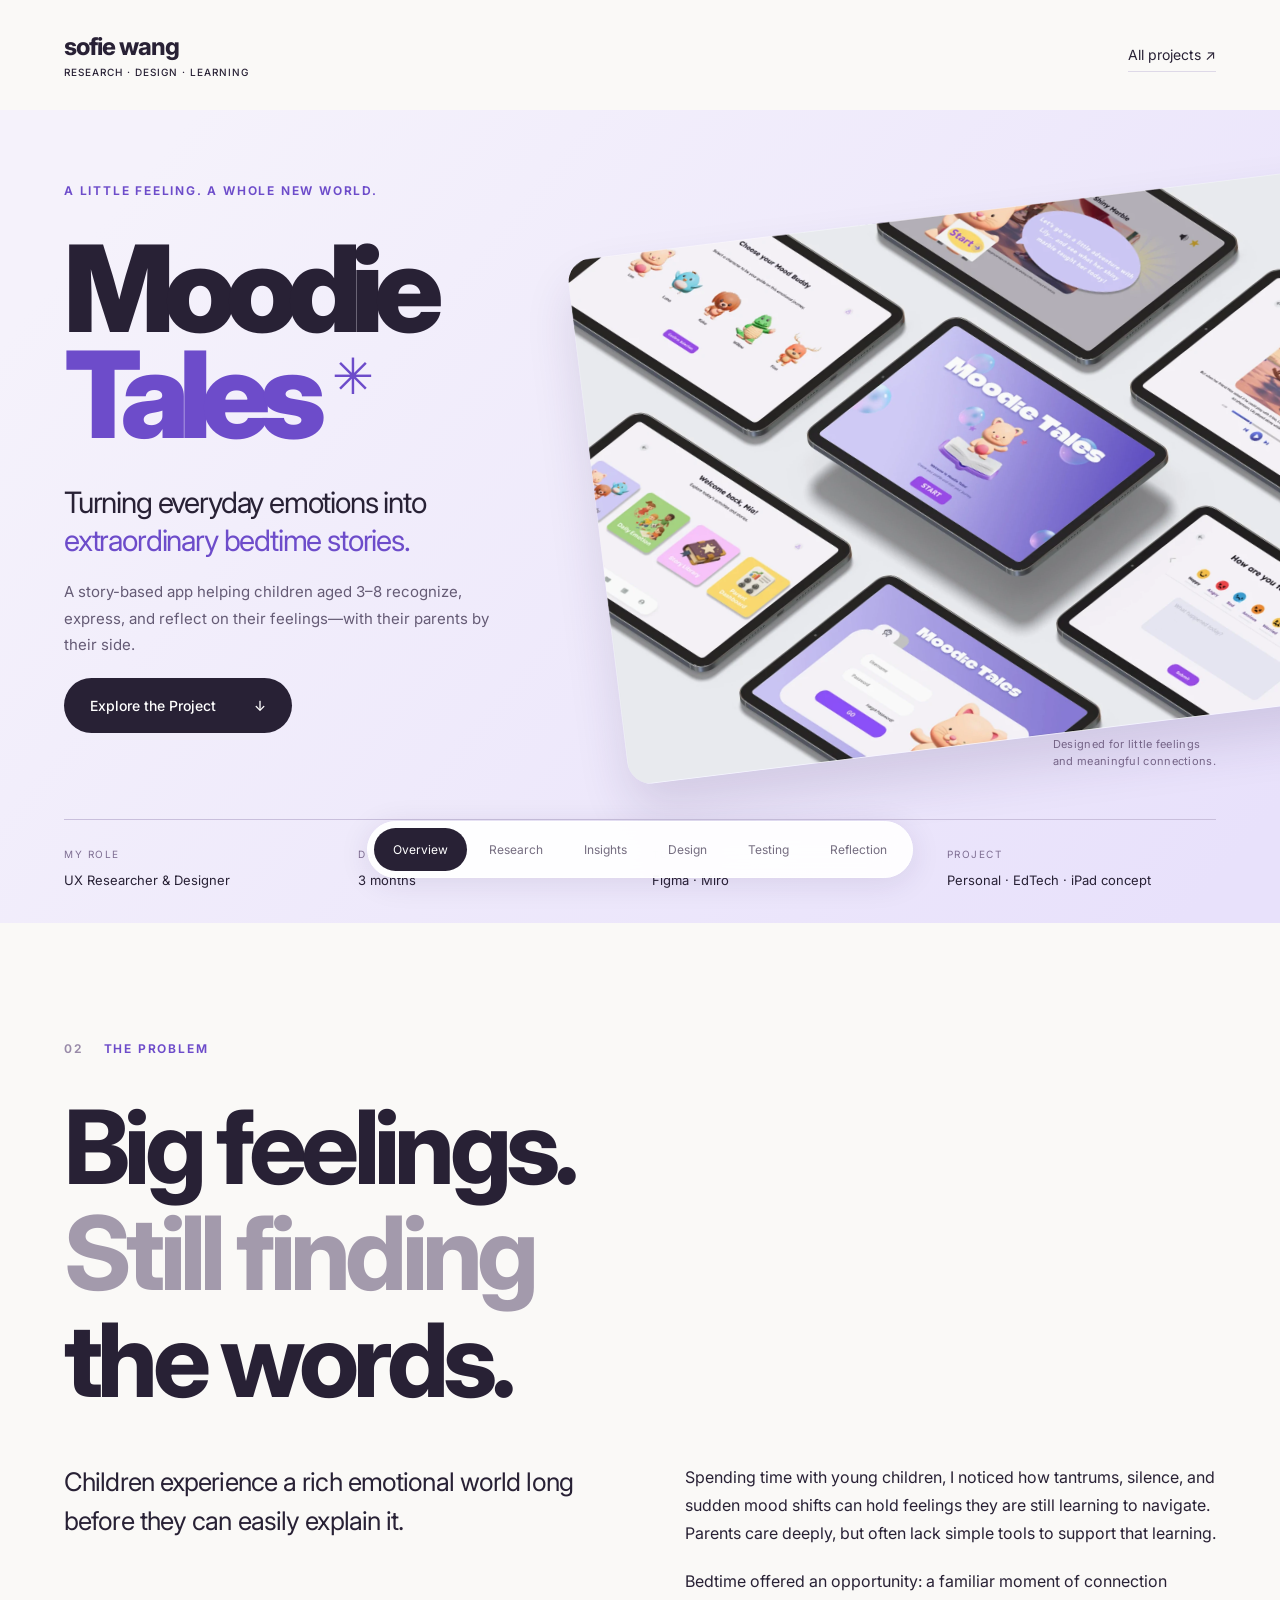
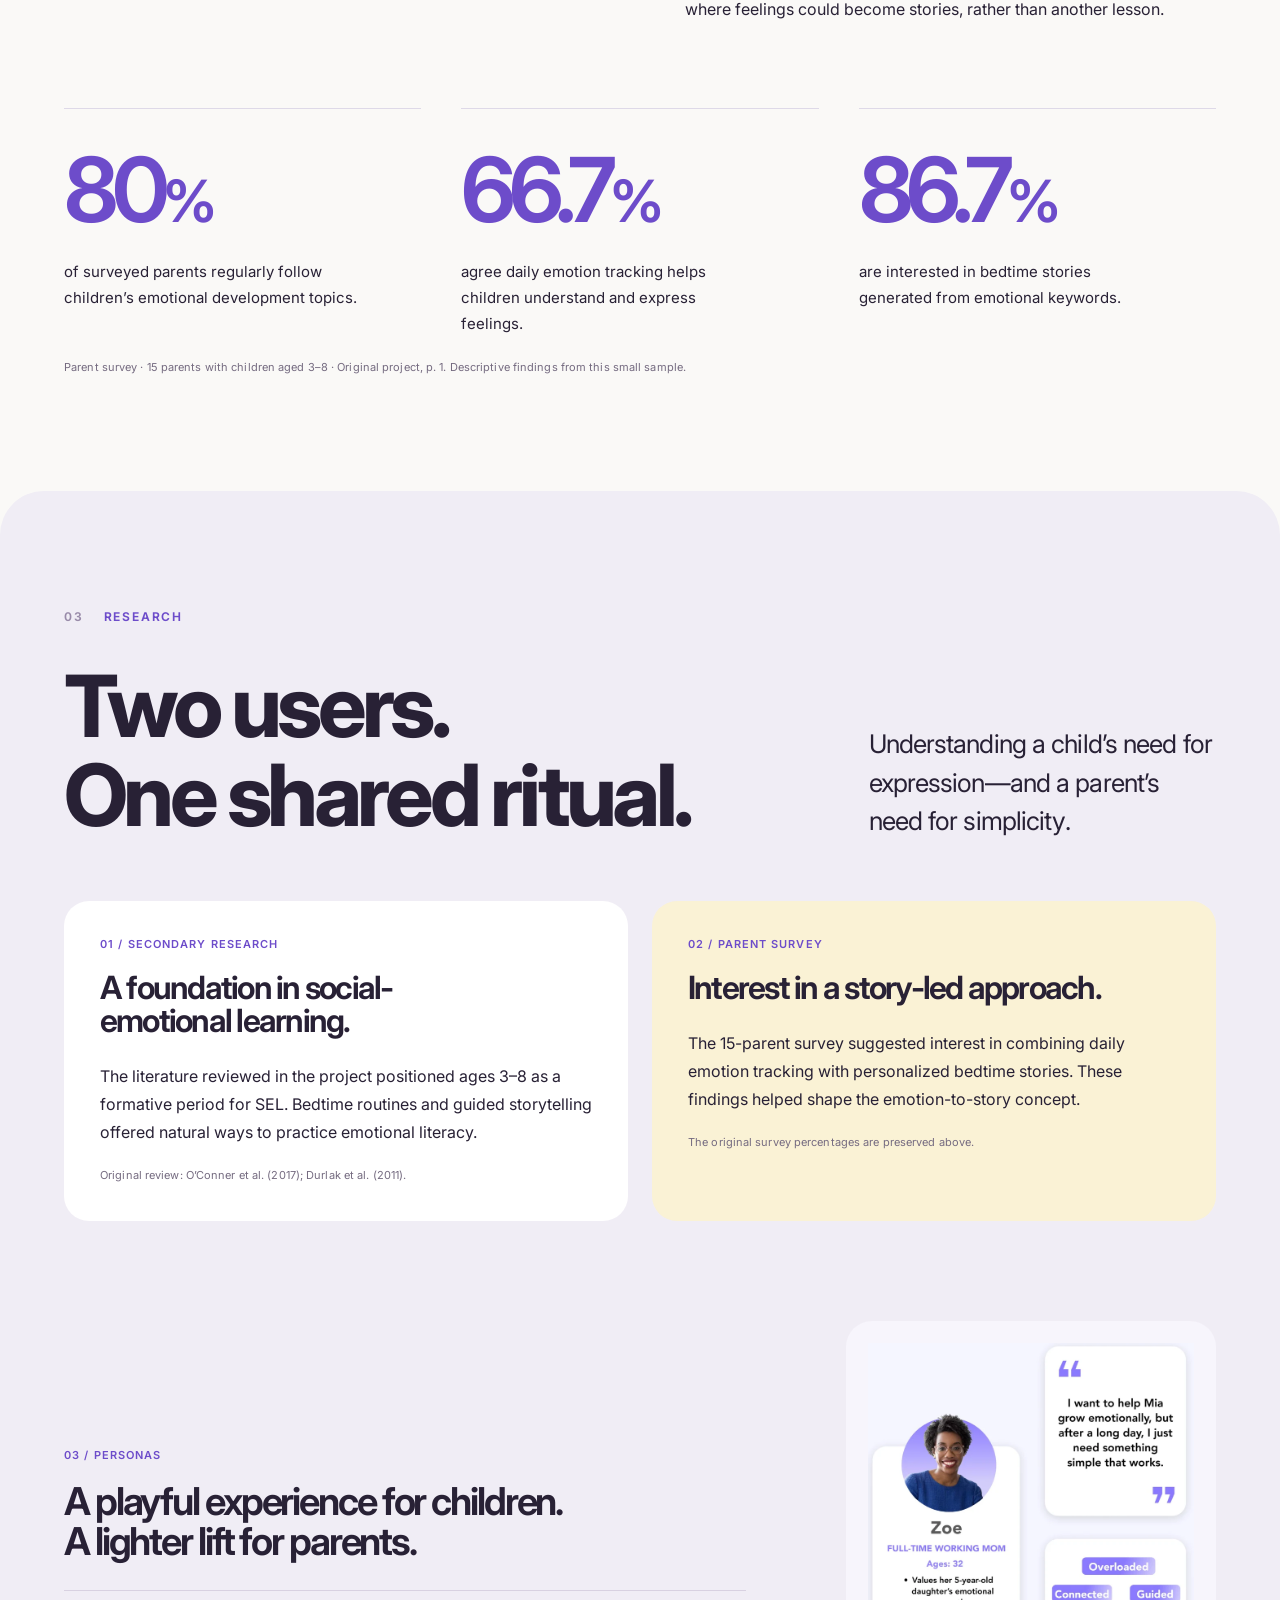
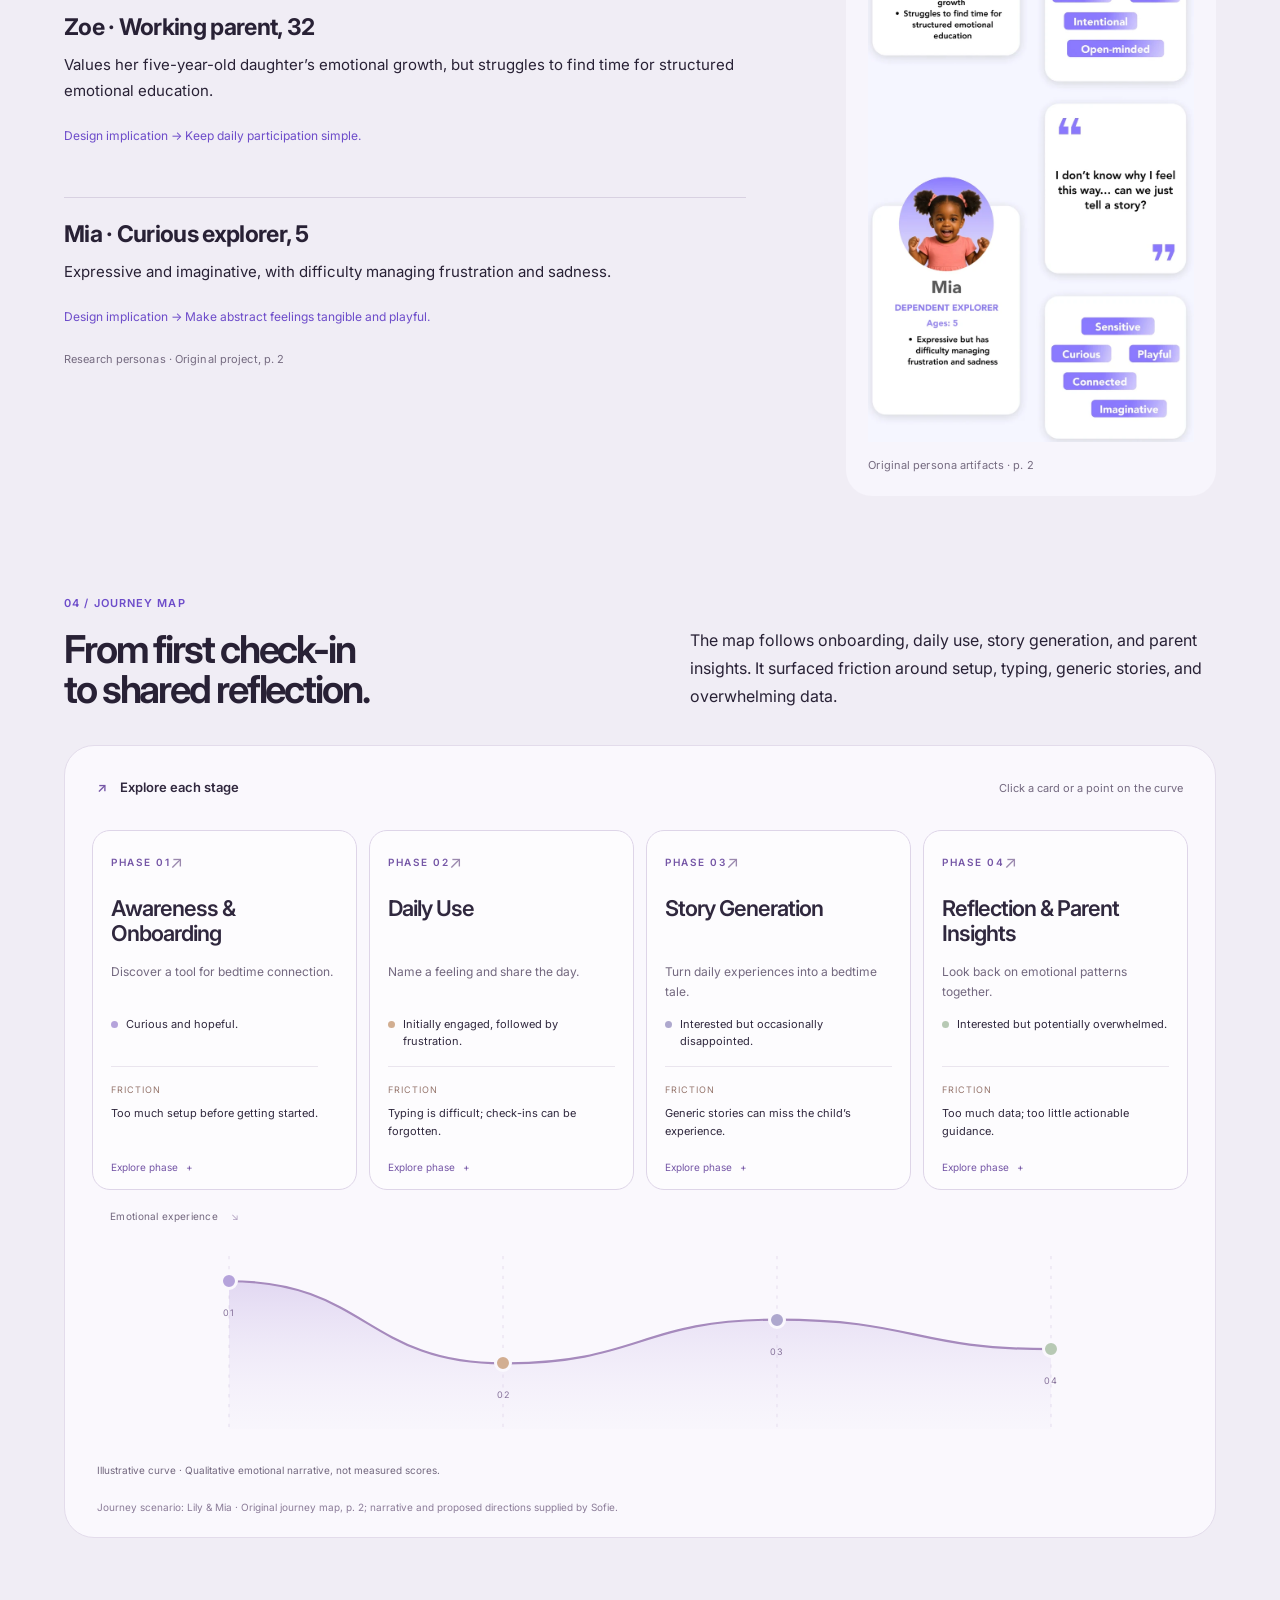
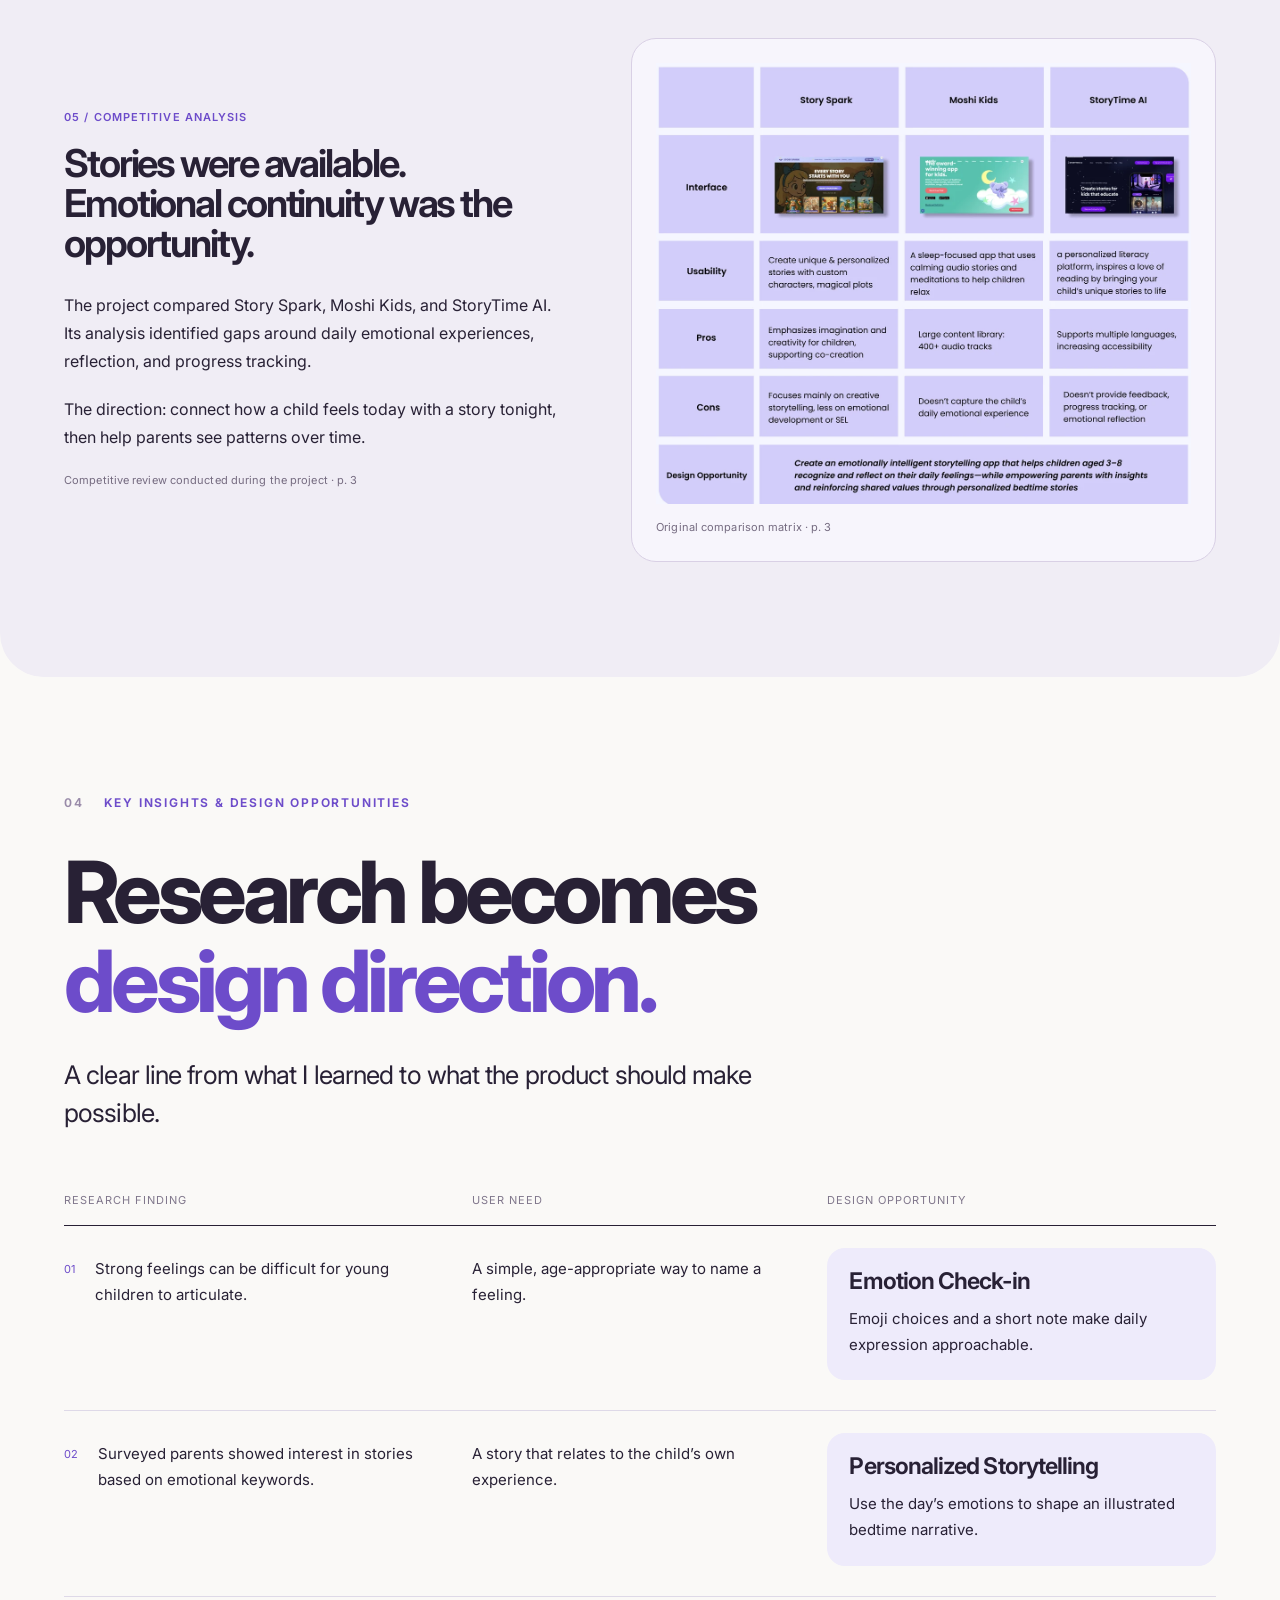
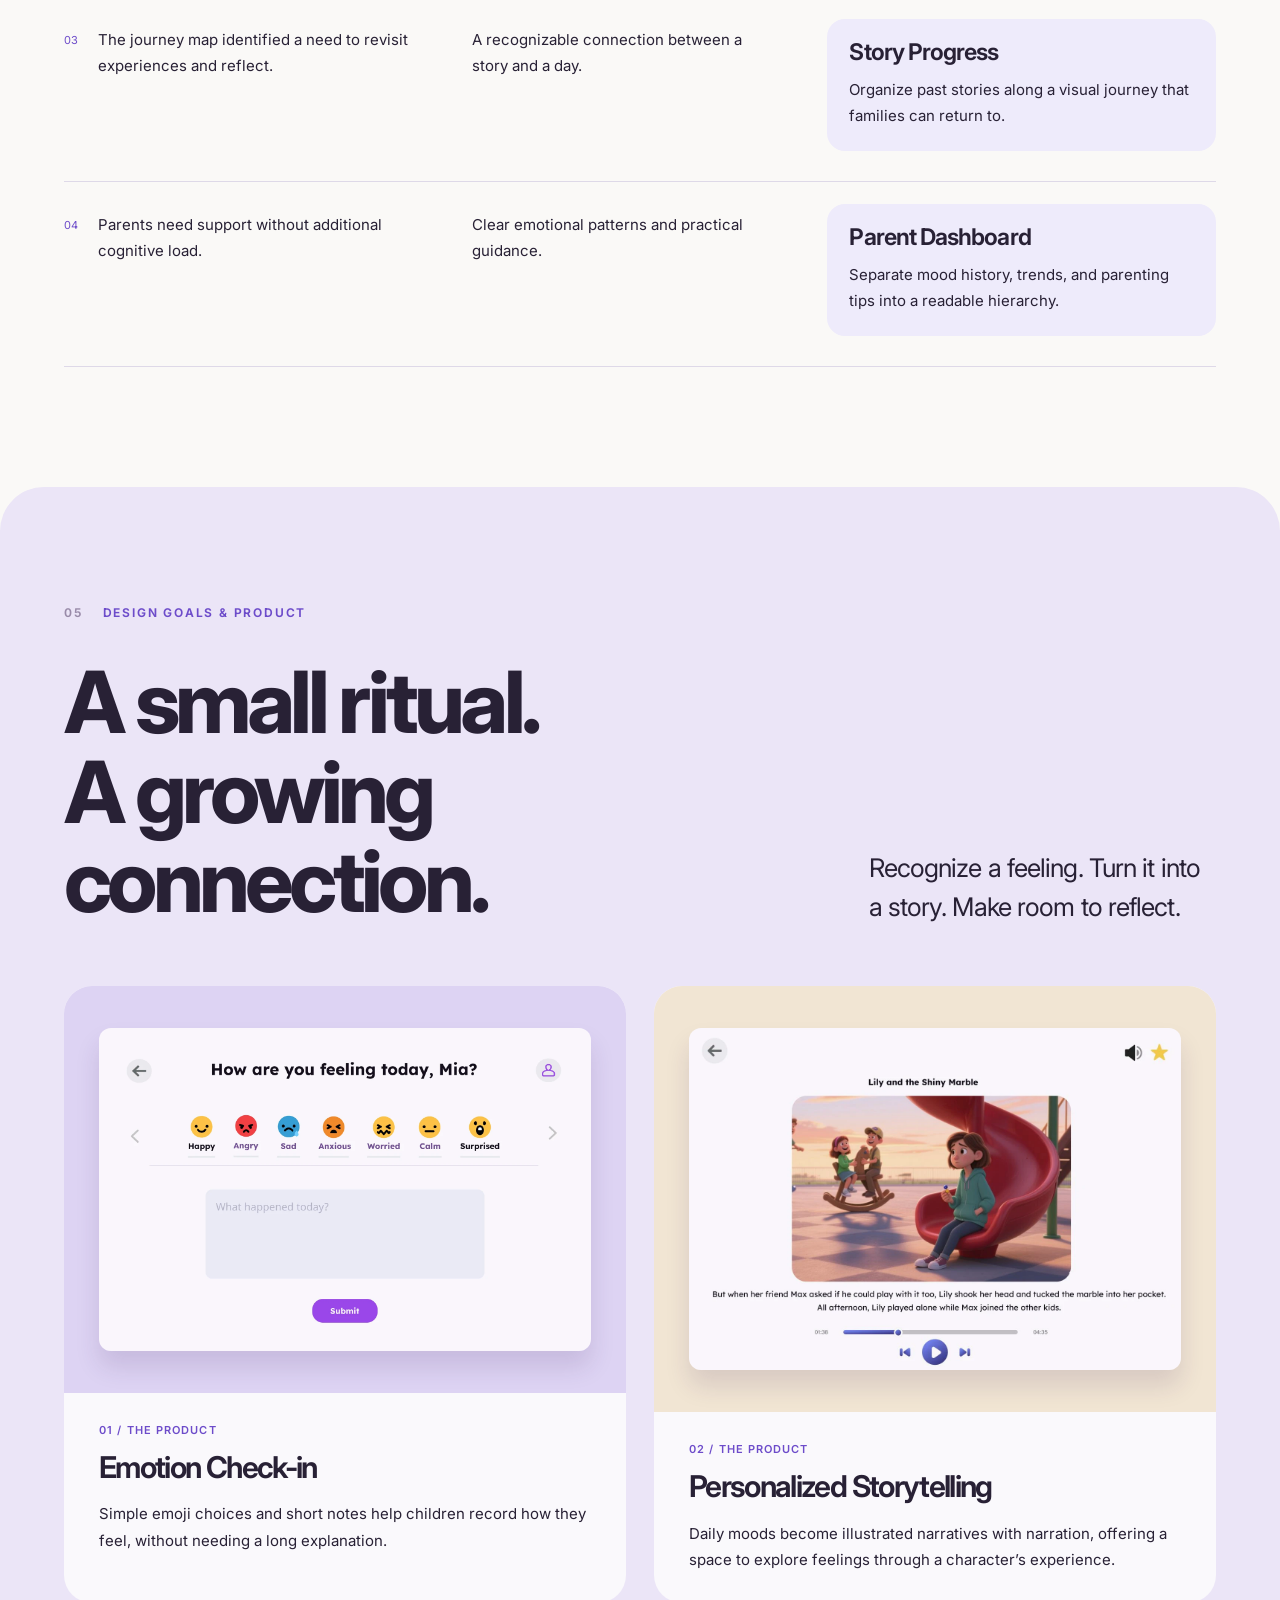
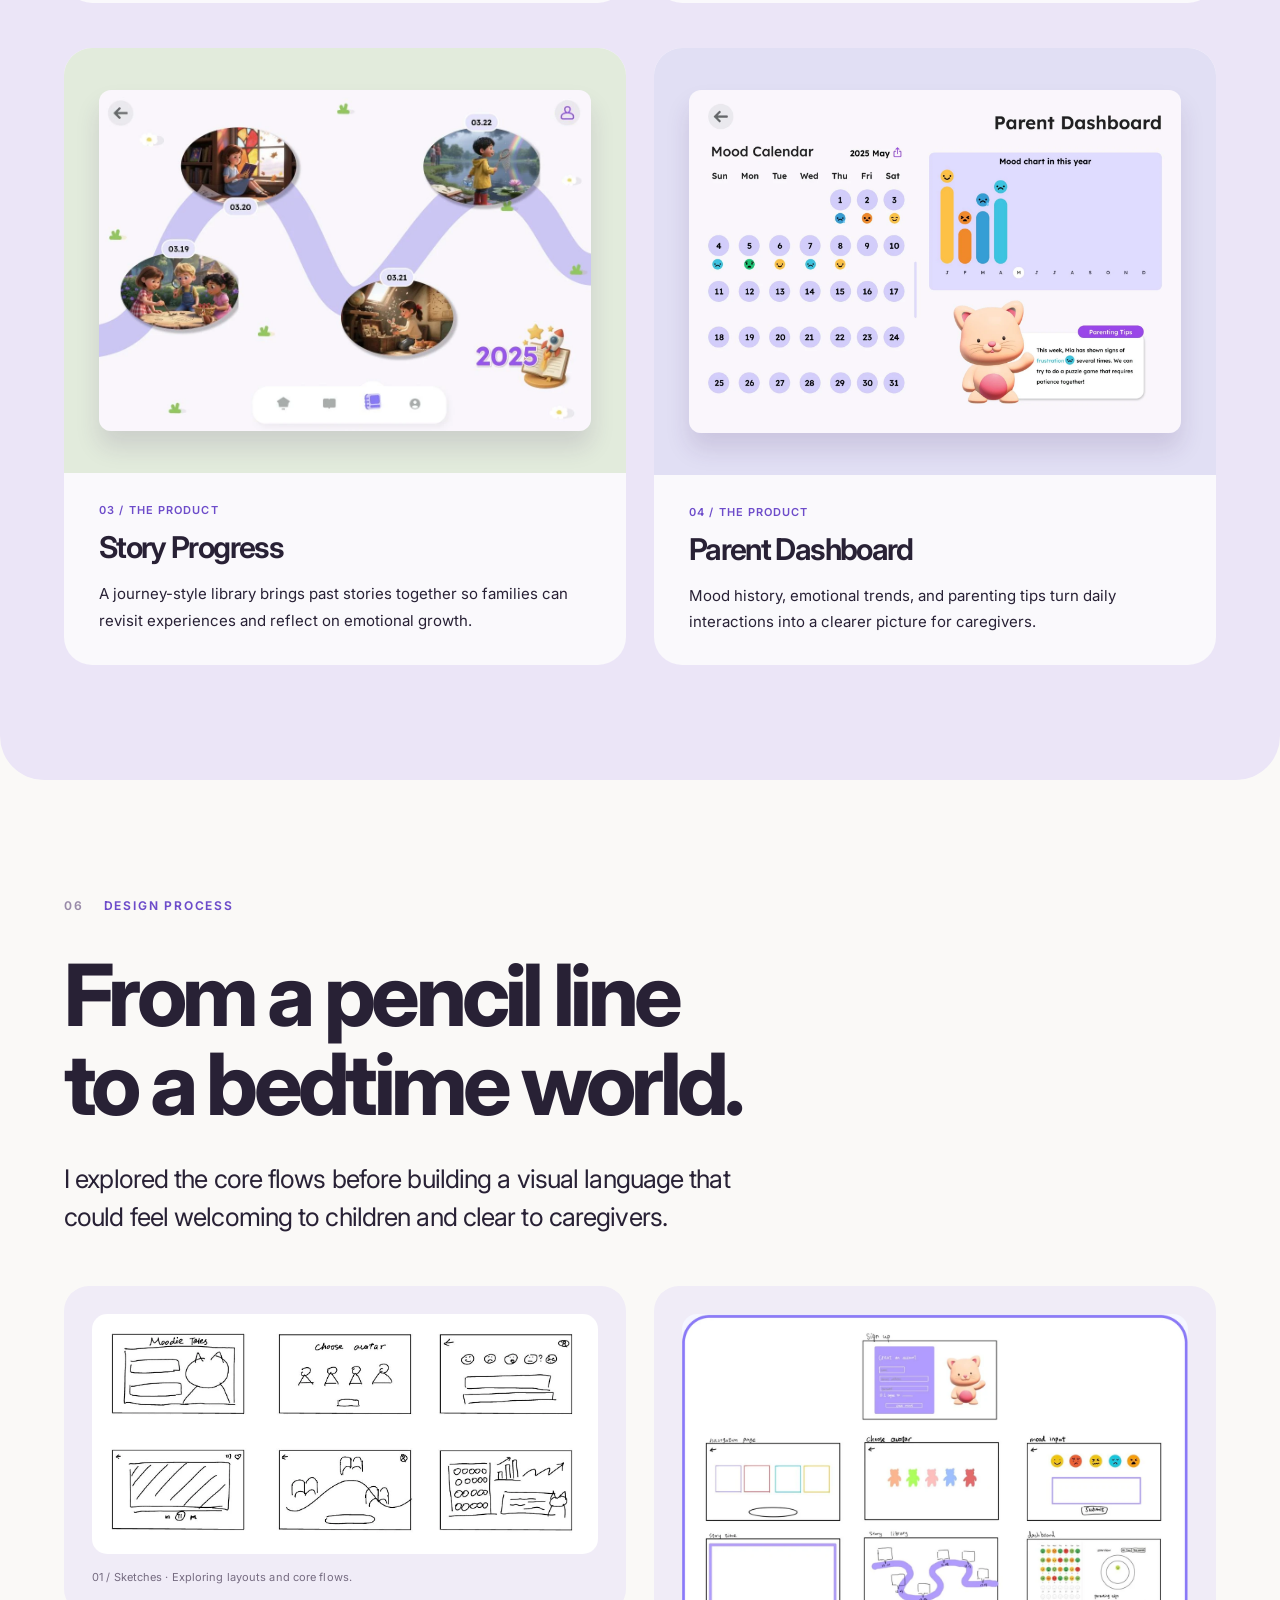
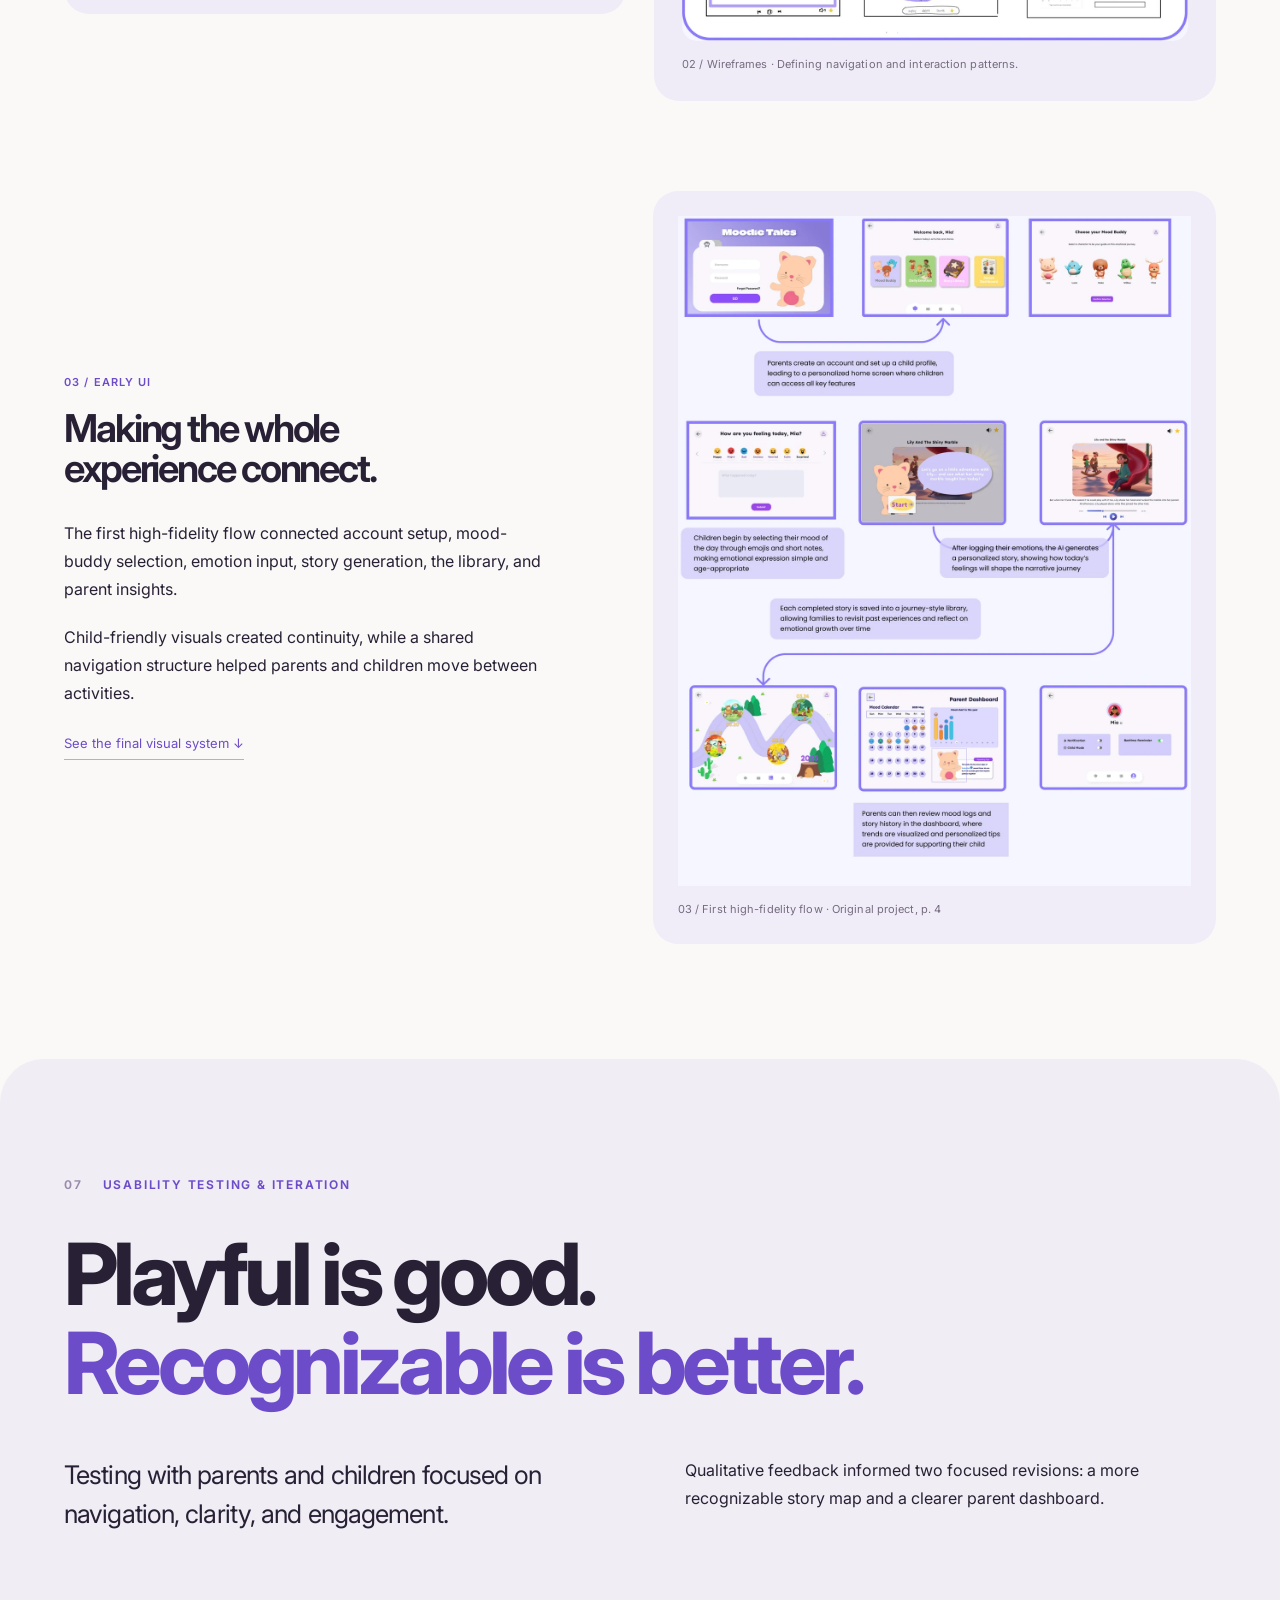
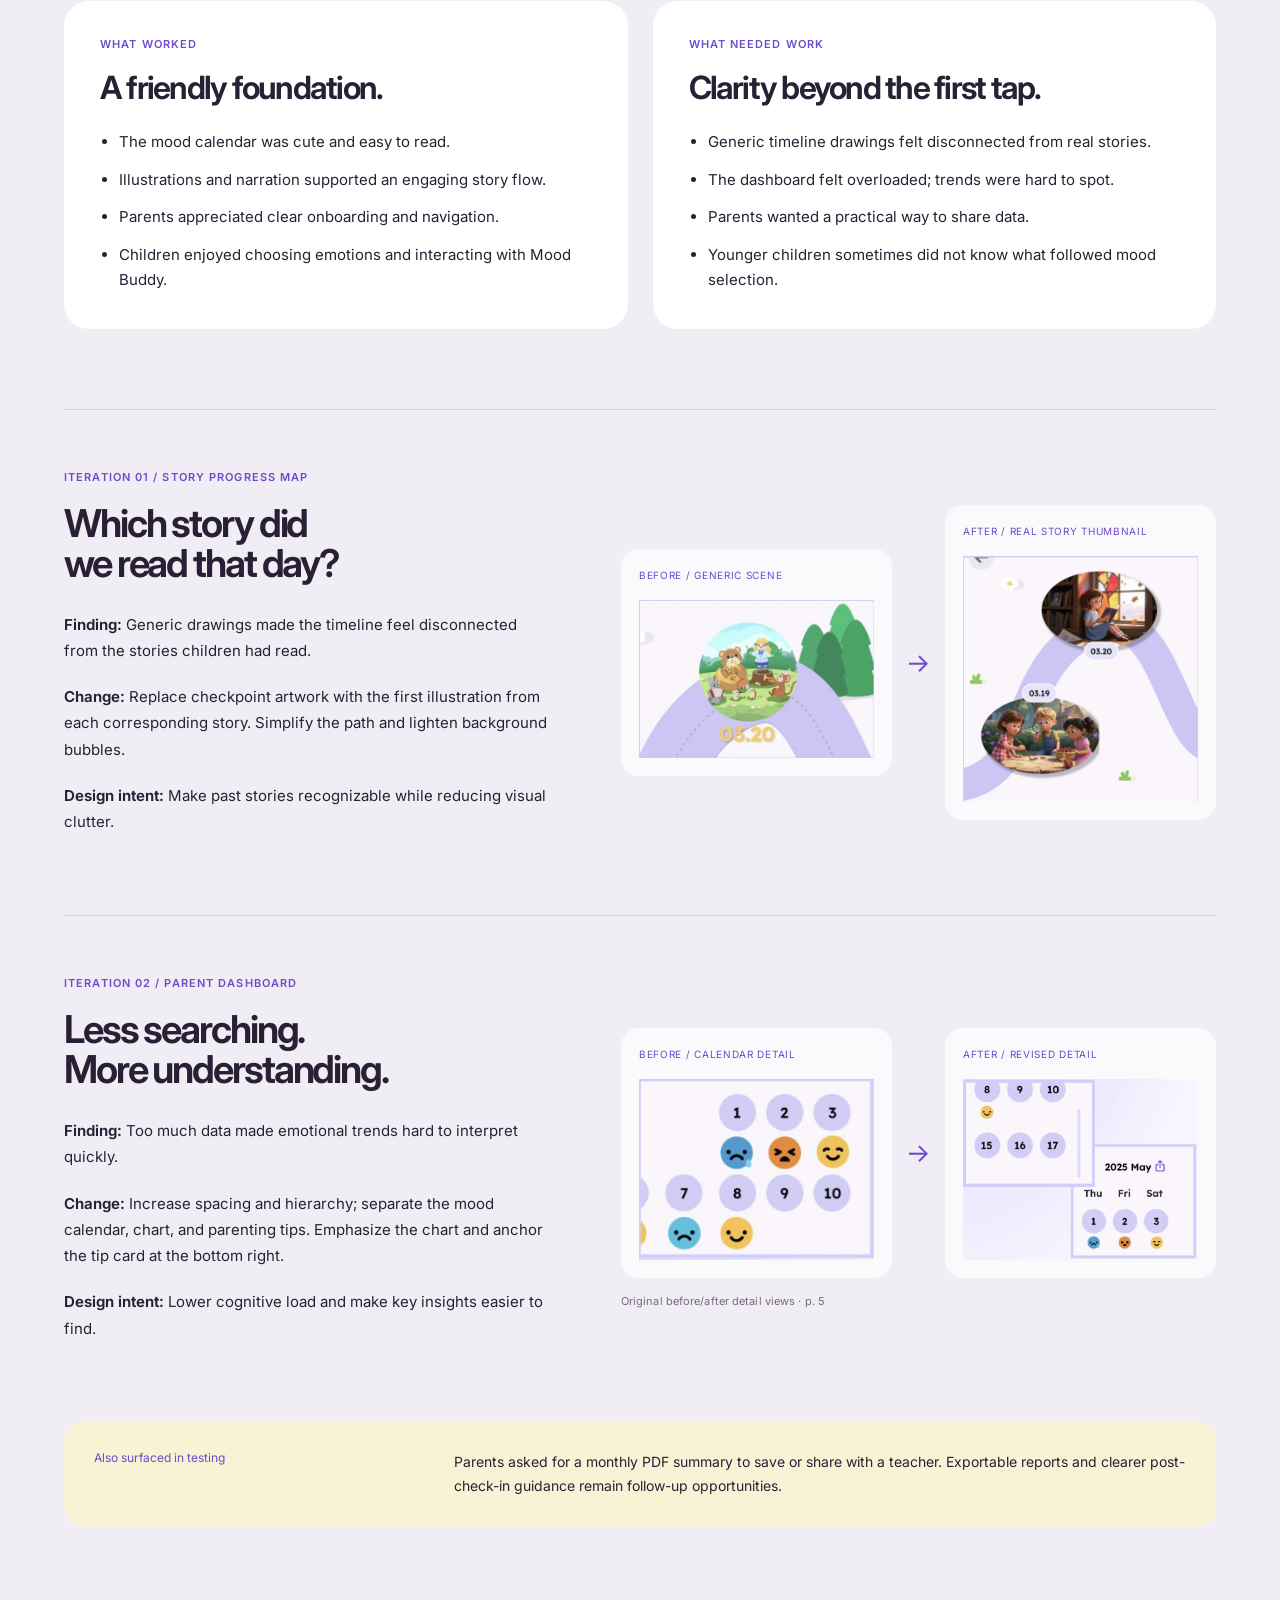
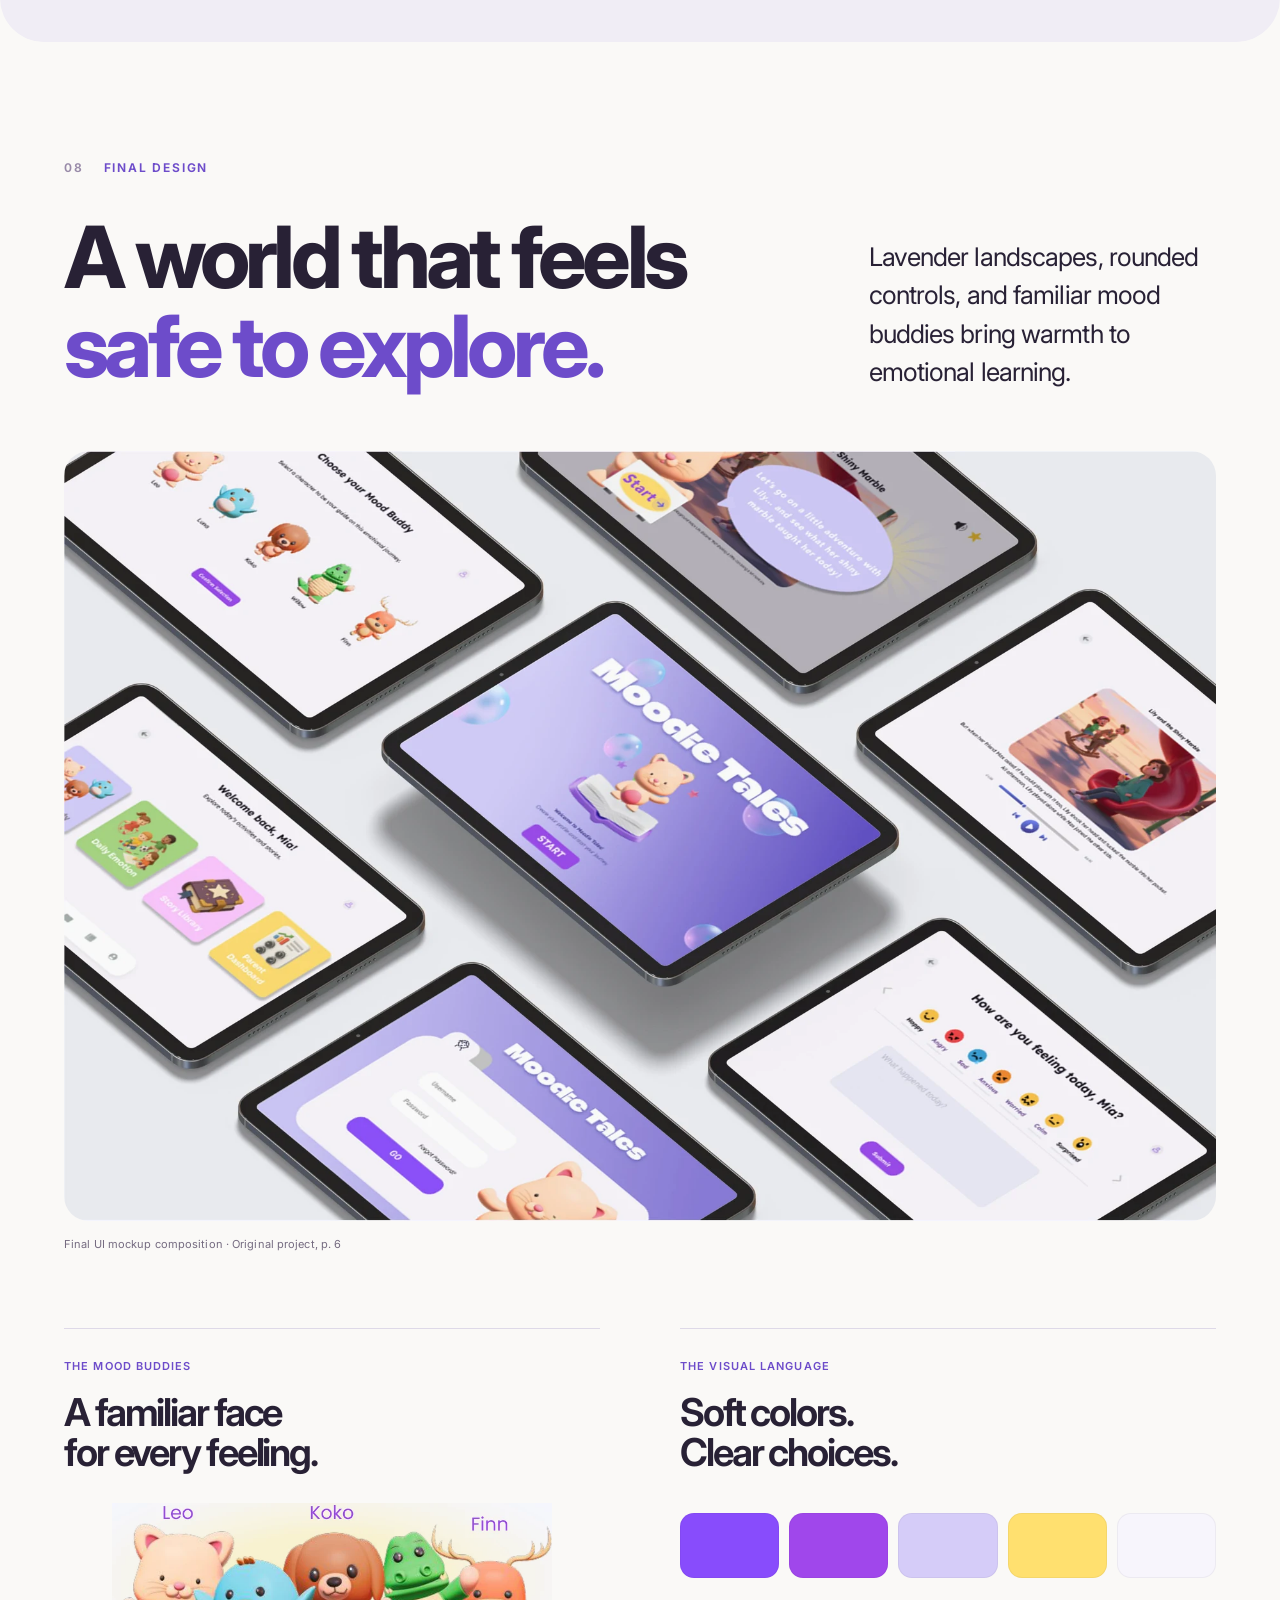
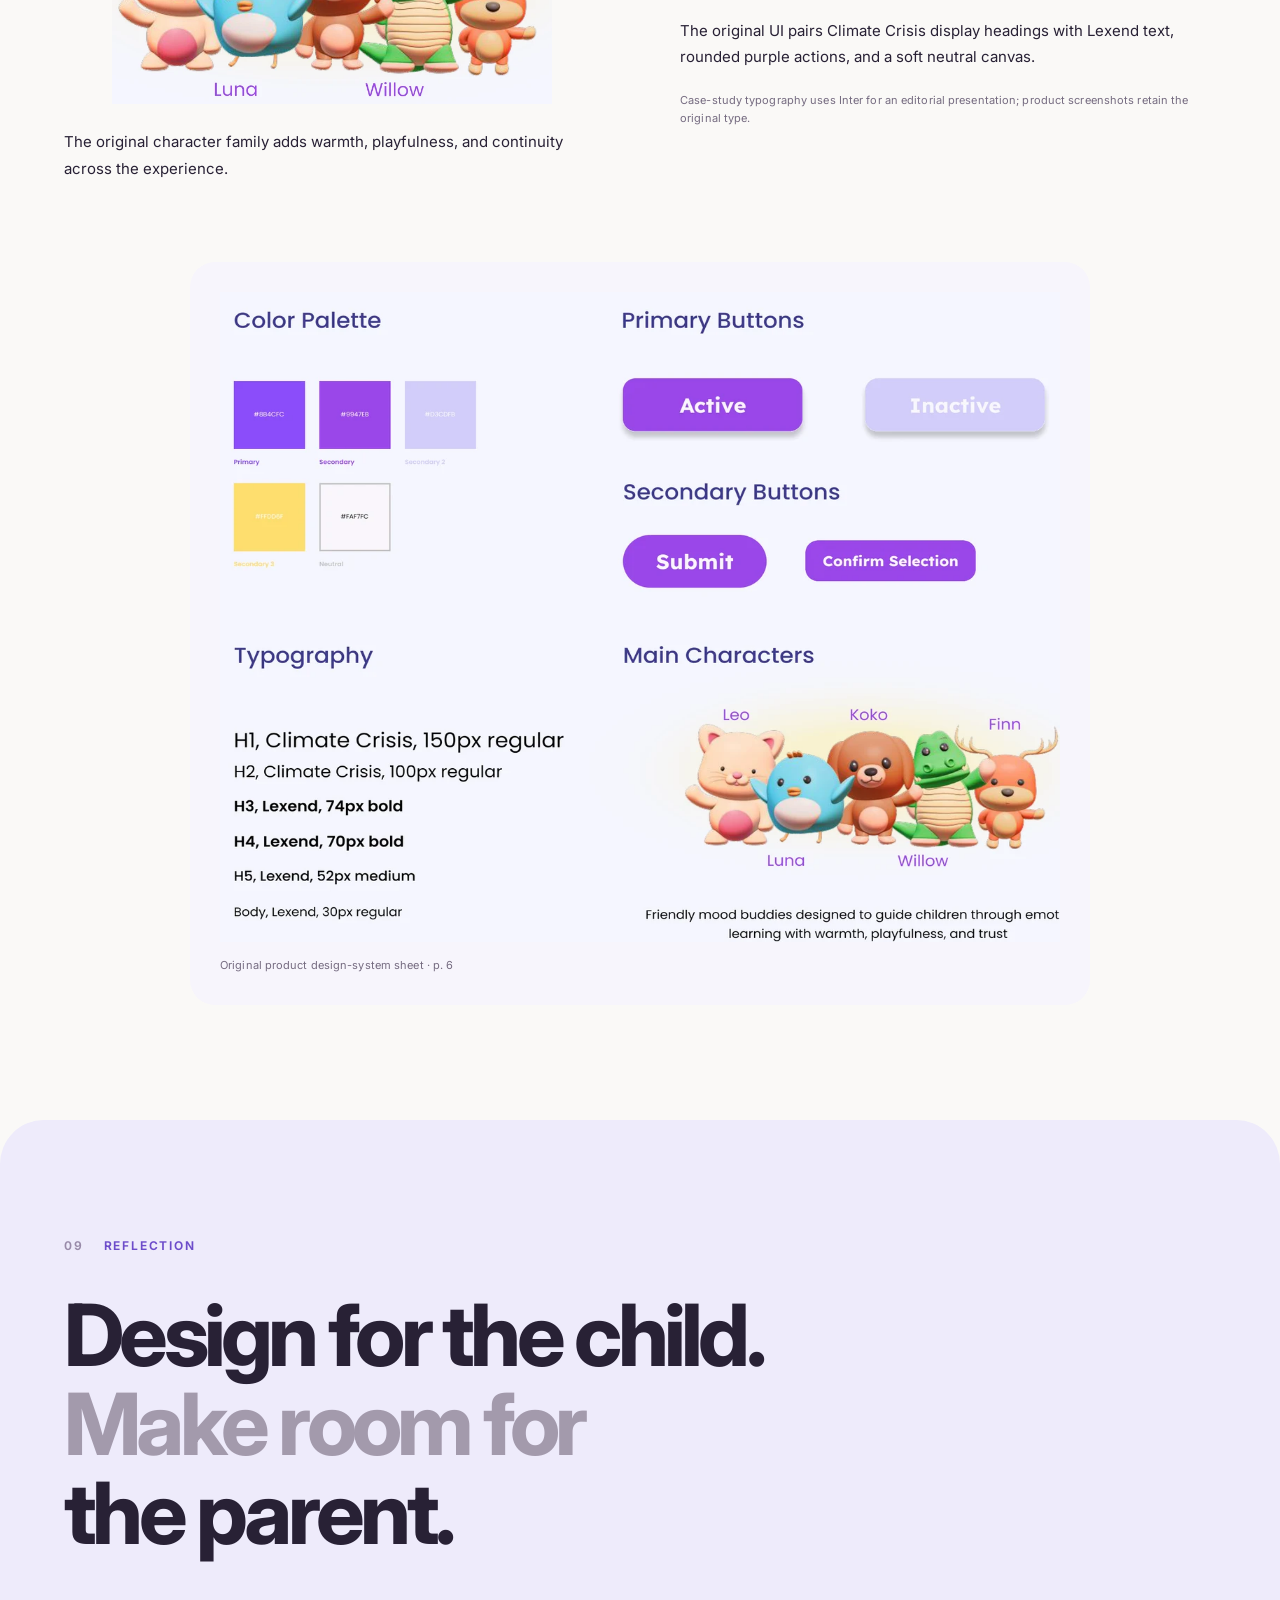
==== commit 56d3c519: "Transform journey map into an accessible interactive story" ====
--- a/moodie-tales.html
+++ b/moodie-tales.html
@@ -1,9 +1,12 @@
 <!doctype html>
-<html lang="en"><head><meta charset="utf-8"><meta name="viewport" content="width=device-width,initial-scale=1"><title>Moodie Tales — Sofie Wang</title><meta name="description" content="A UX case study exploring emotional learning through personalized bedtime stories. Research, design, and iteration by Sofie Wang."><meta name="theme-color" content="#eeebfb"><link rel="preconnect" href="https://fonts.googleapis.com"><link rel="preconnect" href="https://fonts.gstatic.com" crossorigin><link href="https://fonts.googleapis.com/css2?family=Inter:wght@400;450;500;550;600;650;700;750;800;850;900&display=swap" rel="stylesheet"><link rel="stylesheet" href="moodie-tales.css"><script src="moodie-tales.js" defer></script></head><body><a class="skip" href="#problem">Skip to case study</a><header class="site-header"><a class="wordmark" href="index.html">sofie wang<span>Research · Design · Learning</span></a><a class="back" href="index.html#portfolio">All projects ↗</a></header><main>
+<html lang="en"><head><meta charset="utf-8"><meta name="viewport" content="width=device-width,initial-scale=1"><title>Moodie Tales — Sofie Wang</title><meta name="description" content="A UX case study exploring emotional learning through personalized bedtime stories. Research, design, and iteration by Sofie Wang."><meta name="theme-color" content="#eeebfb"><link rel="preconnect" href="https://fonts.googleapis.com"><link rel="preconnect" href="https://fonts.gstatic.com" crossorigin><link href="https://fonts.googleapis.com/css2?family=Inter:wght@400;450;500;550;600;650;700;750;800;850;900&display=swap" rel="stylesheet"><link rel="stylesheet" href="moodie-tales.css"><link rel="stylesheet" href="journey-map.css"><script src="moodie-tales.js" defer></script><script type="module" src="journey-map.js"></script></head><body><a class="skip" href="#problem">Skip to case study</a><header class="site-header"><a class="wordmark" href="index.html">sofie wang<span>Research · Design · Learning</span></a><a class="back" href="index.html#work">All projects ↗</a></header><main>
 <section class="hero" id="overview" data-nav="overview"><div class="hero-copy"><p class="eyebrow">A little feeling. A whole new world.</p><h1>Moodie<br><span>Tales<span class="title-star" aria-hidden="true">✳</span></span></h1><p class="hero-description">Turning everyday emotions into <em>extraordinary bedtime stories.</em></p><p class="intro">A story-based app helping children aged 3–8 recognize, express, and reflect on their feelings—with their parents by their side.</p><a class="button" href="#problem">Explore the Project <span>↓</span></a></div><div class="hero-art"><div class="hero-orbit" aria-hidden="true"></div><img width="1800" height="1202" src="mt-hero.webp" alt="Original Moodie Tales iPad mockups showing emotion check-in, mood buddies, storytelling, and the home screen" fetchpriority="high"><span class="art-note">Designed for little feelings<br>and meaningful connections.</span></div><dl class="project-meta"><div><dt>My role</dt><dd>UX Researcher &amp; Designer</dd></div><div><dt>Duration</dt><dd>3 months</dd></div><div><dt>Tools</dt><dd>Figma · Miro</dd></div><div><dt>Project</dt><dd>Personal · EdTech · iPad concept</dd></div></dl></section>
 <nav class="floating-nav" aria-label="Case study sections"><a href="#overview" aria-current="location">Overview</a><a href="#research">Research</a><a href="#insights">Insights</a><a href="#design">Design</a><a href="#testing">Testing</a><a href="#reflection">Reflection</a></nav>
 <section class="section problem" id="problem" data-nav="overview"><p class="eyebrow"><span>02</span> The problem</p><h2>Big feelings.<br><span class="muted">Still finding</span><br>the words.</h2><div class="split problem-body"><p class="lead">Children experience a rich emotional world long before they can easily explain it.</p><div><p>Spending time with young children, I noticed how tantrums, silence, and sudden mood shifts can hold feelings they are still learning to navigate. Parents care deeply, but often lack simple tools to support that learning.</p><p>Bedtime offered an opportunity: a familiar moment of connection where feelings could become stories, rather than another lesson.</p></div></div><div class="stats"><article><strong>80<span>%</span></strong><p>of surveyed parents regularly follow children’s emotional development topics.</p></article><article><strong>66.7<span>%</span></strong><p>agree daily emotion tracking helps children understand and express feelings.</p></article><article><strong>86.7<span>%</span></strong><p>are interested in bedtime stories generated from emotional keywords.</p></article></div><p class="source">Parent survey · 15 parents with children aged 3–8 · Original project, p. 1. Descriptive findings from this small sample.</p></section>
-<section class="section research" id="research" data-nav="research"><p class="eyebrow"><span>03</span> Research</p><div class="section-intro"><h2>Two users.<br>One shared ritual.</h2><p class="lead">Understanding a child’s need for expression—and a parent’s need for simplicity.</p></div><div class="research-cards"><article class="card"><span class="small-label">01 / Secondary research</span><h3>A foundation in social-emotional learning.</h3><p>The literature reviewed in the project positioned ages 3–8 as a formative period for SEL. Bedtime routines and guided storytelling offered natural ways to practice emotional literacy.</p><p class="source">Original review: O’Conner et al. (2017); Durlak et al. (2011).</p></article><article class="card yellow"><span class="small-label">02 / Parent survey</span><h3>Interest in a story-led approach.</h3><p>The 15-parent survey suggested interest in combining daily emotion tracking with personalized bedtime stories. These findings helped shape the emotion-to-story concept.</p><p class="source">The original survey percentages are preserved above.</p></article></div><div class="persona-layout"><div><span class="small-label">03 / Personas</span><h3>A playful experience for children.<br>A lighter lift for parents.</h3><article class="persona-summary"><h4>Zoe · Working parent, 32</h4><p>Values her five-year-old daughter’s emotional growth, but struggles to find time for structured emotional education.</p><span>Design implication → Keep daily participation simple.</span></article><article class="persona-summary"><h4>Mia · Curious explorer, 5</h4><p>Expressive and imaginative, with difficulty managing frustration and sadness.</p><span>Design implication → Make abstract feelings tangible and playful.</span></article><p class="source">Research personas · Original project, p. 2</p></div><figure class="persona-image"><img class="" width="800" height="1717" src="mt-personas.webp" alt="Original Zoe and Mia persona cards with needs, characteristics, and scenario quotes" loading="lazy" decoding="async"><figcaption>Original persona artifacts · p. 2</figcaption></figure></div><div class="artifact-heading"><div><span class="small-label">04 / Journey map</span><h3>From first check-in<br>to shared reflection.</h3></div><p>The map follows onboarding, daily use, story generation, and parent insights. It surfaced friction around setup, typing, generic stories, and overwhelming data.</p></div><figure class="wide-artifact"><img class="" width="1900" height="1167" src="mt-journey.webp" alt="Original journey map showing goals, actions, feelings, pain points, and opportunities across four stages" loading="lazy" decoding="async"><figcaption>Original journey map · p. 2</figcaption></figure><div class="competition-layout"><div><span class="small-label">05 / Competitive analysis</span><h3>Stories were available.<br>Emotional continuity was the opportunity.</h3><p>The project compared Story Spark, Moshi Kids, and StoryTime AI. Its analysis identified gaps around daily emotional experiences, reflection, and progress tracking.</p><p>The direction: connect how a child feels today with a story tonight, then help parents see patterns over time.</p><p class="source">Competitive review conducted during the project · p. 3</p></div><figure class=""><img class="" width="1200" height="989" src="mt-competition.webp" alt="Original competitive analysis of Story Spark, Moshi Kids, and StoryTime AI" loading="lazy" decoding="async"><figcaption>Original comparison matrix · p. 3</figcaption></figure></div></section>
+<section class="section research" id="research" data-nav="research"><p class="eyebrow"><span>03</span> Research</p><div class="section-intro"><h2>Two users.<br>One shared ritual.</h2><p class="lead">Understanding a child’s need for expression—and a parent’s need for simplicity.</p></div><div class="research-cards"><article class="card"><span class="small-label">01 / Secondary research</span><h3>A foundation in social-emotional learning.</h3><p>The literature reviewed in the project positioned ages 3–8 as a formative period for SEL. Bedtime routines and guided storytelling offered natural ways to practice emotional literacy.</p><p class="source">Original review: O’Conner et al. (2017); Durlak et al. (2011).</p></article><article class="card yellow"><span class="small-label">02 / Parent survey</span><h3>Interest in a story-led approach.</h3><p>The 15-parent survey suggested interest in combining daily emotion tracking with personalized bedtime stories. These findings helped shape the emotion-to-story concept.</p><p class="source">The original survey percentages are preserved above.</p></article></div><div class="persona-layout"><div><span class="small-label">03 / Personas</span><h3>A playful experience for children.<br>A lighter lift for parents.</h3><article class="persona-summary"><h4>Zoe · Working parent, 32</h4><p>Values her five-year-old daughter’s emotional growth, but struggles to find time for structured emotional education.</p><span>Design implication → Keep daily participation simple.</span></article><article class="persona-summary"><h4>Mia · Curious explorer, 5</h4><p>Expressive and imaginative, with difficulty managing frustration and sadness.</p><span>Design implication → Make abstract feelings tangible and playful.</span></article><p class="source">Research personas · Original project, p. 2</p></div><figure class="persona-image"><img class="" width="800" height="1717" src="mt-personas.webp" alt="Original Zoe and Mia persona cards with needs, characteristics, and scenario quotes" loading="lazy" decoding="async"><figcaption>Original persona artifacts · p. 2</figcaption></figure></div><div class="artifact-heading"><div><span class="small-label">04 / Journey map</span><h3>From first check-in<br>to shared reflection.</h3></div><p>The map follows onboarding, daily use, story generation, and parent insights. It surfaced friction around setup, typing, generic stories, and overwhelming data.</p></div><div class="journey-map" id="journey-map" data-journey-map>
+<p>Explore the journey from onboarding to parent insights.</p>
+<noscript><p>Enable JavaScript to explore each phase, or <a class="text-link" href="mt-journey.webp">view the original journey map ↗</a>.</p></noscript>
+</div><div class="competition-layout"><div><span class="small-label">05 / Competitive analysis</span><h3>Stories were available.<br>Emotional continuity was the opportunity.</h3><p>The project compared Story Spark, Moshi Kids, and StoryTime AI. Its analysis identified gaps around daily emotional experiences, reflection, and progress tracking.</p><p>The direction: connect how a child feels today with a story tonight, then help parents see patterns over time.</p><p class="source">Competitive review conducted during the project · p. 3</p></div><figure class=""><img class="" width="1200" height="989" src="mt-competition.webp" alt="Original competitive analysis of Story Spark, Moshi Kids, and StoryTime AI" loading="lazy" decoding="async"><figcaption>Original comparison matrix · p. 3</figcaption></figure></div></section>
 <section class="section insights" id="insights" data-nav="insights"><p class="eyebrow"><span>04</span> Key insights & design opportunities</p><h2>Research becomes<br><em>design direction.</em></h2><p class="lead narrow">A clear line from what I learned to what the product should make possible.</p><div class="insight-table"><div class="insight-table-head"><span>Research finding</span><span>User need</span><span>Design opportunity</span></div><article class="insight-row"><div><span class="row-number">01</span><p>Strong feelings can be difficult for young children to articulate.</p></div><div><p>A simple, age-appropriate way to name a feeling.</p></div><div><h3>Emotion Check-in</h3><p>Emoji choices and a short note make daily expression approachable.</p></div></article><article class="insight-row"><div><span class="row-number">02</span><p>Surveyed parents showed interest in stories based on emotional keywords.</p></div><div><p>A story that relates to the child’s own experience.</p></div><div><h3>Personalized Storytelling</h3><p>Use the day’s emotions to shape an illustrated bedtime narrative.</p></div></article><article class="insight-row"><div><span class="row-number">03</span><p>The journey map identified a need to revisit experiences and reflect.</p></div><div><p>A recognizable connection between a story and a day.</p></div><div><h3>Story Progress</h3><p>Organize past stories along a visual journey that families can return to.</p></div></article><article class="insight-row"><div><span class="row-number">04</span><p>Parents need support without additional cognitive load.</p></div><div><p>Clear emotional patterns and practical guidance.</p></div><div><h3>Parent Dashboard</h3><p>Separate mood history, trends, and parenting tips into a readable hierarchy.</p></div></article></div></section><section class="section product" id="design" data-nav="design"><p class="eyebrow"><span>05</span> Design goals & product</p><div class="section-intro"><h2>A small ritual.<br>A growing connection.</h2><p class="lead">Recognize a feeling. Turn it into a story. Make room to reflect.</p></div><div class="feature-grid"><article class="feature-card"><div class="screen-stage"><img class="" width="1600" height="1051" src="mt-checkin.webp" alt="Original Moodie Tales Emotion Check-in screen" loading="lazy" decoding="async"></div><div class="feature-text"><span class="small-label">01 / The product</span><h3>Emotion Check-in</h3><p>Simple emoji choices and short notes help children record how they feel, without needing a long explanation.</p></div></article><article class="feature-card"><div class="screen-stage"><img class="" width="1322" height="920" src="mt-story.webp" alt="Original Moodie Tales Personalized Storytelling screen" loading="lazy" decoding="async"></div><div class="feature-text"><span class="small-label">02 / The product</span><h3>Personalized Storytelling</h3><p>Daily moods become illustrated narratives with narration, offering a space to explore feelings through a character’s experience.</p></div></article><article class="feature-card"><div class="screen-stage"><img class="" width="1090" height="756" src="mt-progress.webp" alt="Original Moodie Tales Story Progress screen" loading="lazy" decoding="async"></div><div class="feature-text"><span class="small-label">03 / The product</span><h3>Story Progress</h3><p>A journey-style library brings past stories together so families can revisit experiences and reflect on emotional growth.</p></div></article><article class="feature-card"><div class="screen-stage"><img class="" width="1600" height="1114" src="mt-dashboard.webp" alt="Original Moodie Tales Parent Dashboard screen" loading="lazy" decoding="async"></div><div class="feature-text"><span class="small-label">04 / The product</span><h3>Parent Dashboard</h3><p>Mood history, emotional trends, and parenting tips turn daily interactions into a clearer picture for caregivers.</p></div></article></div></section><section class="section process" id="process" data-nav="design"><p class="eyebrow"><span>06</span> Design process</p><h2>From a pencil line<br>to a bedtime world.</h2><p class="lead narrow">I explored the core flows before building a visual language that could feel welcoming to children and clear to caregivers.</p><div class="process-grid"><figure class=""><img class="" width="1449" height="685" src="mt-sketches.webp" alt="Six original hand-drawn sketches of entry, character selection, emotion input, story, library, and dashboard" loading="lazy" decoding="async"><figcaption>01 / Sketches · Exploring layouts and core flows.</figcaption></figure><figure class=""><img class="" width="1300" height="838" src="mt-wireframes.webp" alt="Original low-fidelity Moodie Tales wireframes" loading="lazy" decoding="async"><figcaption>02 / Wireframes · Defining navigation and interaction patterns.</figcaption></figure></div><div class="early-layout"><div><span class="small-label">03 / Early UI</span><h3>Making the whole<br>experience connect.</h3><p>The first high-fidelity flow connected account setup, mood-buddy selection, emotion input, story generation, the library, and parent insights.</p><p>Child-friendly visuals created continuity, while a shared navigation structure helped parents and children move between activities.</p><a class="text-link" href="#final-design">See the final visual system ↓</a></div><figure class=""><img class="" width="1200" height="1566" src="mt-early-flow.webp" alt="Original first-design flow showing sign-in, home, mood buddy, check-in, storytelling, library, dashboard, and profile" loading="lazy" decoding="async"><figcaption>03 / First high-fidelity flow · Original project, p. 4</figcaption></figure></div></section>
 <section class="section testing" id="testing" data-nav="testing"><p class="eyebrow"><span>07</span> Usability testing & iteration</p><h2>Playful is good.<br><em>Recognizable is better.</em></h2><div class="split"><p class="lead">Testing with parents and children focused on navigation, clarity, and engagement.</p><p>Qualitative feedback informed two focused revisions: a more recognizable story map and a clearer parent dashboard.</p></div><div class="testing-notes"><article class="card"><span class="small-label">What worked</span><h3>A friendly foundation.</h3><ul><li>The mood calendar was cute and easy to read.</li><li>Illustrations and narration supported an engaging story flow.</li><li>Parents appreciated clear onboarding and navigation.</li><li>Children enjoyed choosing emotions and interacting with Mood Buddy.</li></ul></article><article class="card"><span class="small-label">What needed work</span><h3>Clarity beyond the first tap.</h3><ul><li>Generic timeline drawings felt disconnected from real stories.</li><li>The dashboard felt overloaded; trends were hard to spot.</li><li>Parents wanted a practical way to share data.</li><li>Younger children sometimes did not know what followed mood selection.</li></ul></article></div><article class="iteration"><div class="iteration-copy"><span class="small-label">Iteration 01 / Story Progress Map</span><h3>Which story did<br>we read that day?</h3><p><strong>Finding:</strong> Generic drawings made the timeline feel disconnected from the stories children had read.</p><p><strong>Change:</strong> Replace checkpoint artwork with the first illustration from each corresponding story. Simplify the path and lighten background bubbles.</p><p><strong>Design intent:</strong> Make past stories recognizable while reducing visual clutter.</p></div><div class="comparison"><figure><span class="comparison-label">Before / Generic scene</span><img class="" width="538" height="360" src="mt-map-before.webp" alt="Before: generic scene used as the story checkpoint" loading="lazy" decoding="async"></figure><span class="comparison-arrow" aria-hidden="true">→</span><figure><span class="comparison-label">After / Real story thumbnail</span><img class="" width="538" height="564" src="mt-map-after.webp" alt="After: recognizable story illustrations along a simplified lavender path" loading="lazy" decoding="async"></figure></div></article><article class="iteration"><div class="iteration-copy"><span class="small-label">Iteration 02 / Parent Dashboard</span><h3>Less searching.<br>More understanding.</h3><p><strong>Finding:</strong> Too much data made emotional trends hard to interpret quickly.</p><p><strong>Change:</strong> Increase spacing and hierarchy; separate the mood calendar, chart, and parenting tips. Emphasize the chart and anchor the tip card at the bottom right.</p><p><strong>Design intent:</strong> Lower cognitive load and make key insights easier to find.</p></div><div class="comparison dashboard-comparison"><figure><span class="comparison-label">Before / Calendar detail</span><img class="" width="533" height="411" src="mt-calendar-before.webp" alt="Original before detail of the parent mood calendar" loading="lazy" decoding="async"></figure><span class="comparison-arrow" aria-hidden="true">→</span><figure><span class="comparison-label">After / Revised detail</span><img class="" width="663" height="510" src="mt-calendar-after.webp" alt="Revised calendar detail with additional spacing and a visible export affordance" loading="lazy" decoding="async"></figure><p class="source comparison-note">Original before/after detail views · p. 5</p></div></article><div class="testing-followup"><span>Also surfaced in testing</span><p>Parents asked for a monthly PDF summary to save or share with a teacher. Exportable reports and clearer post-check-in guidance remain follow-up opportunities.</p></div></section>
-<section class="section final-design" id="final-design" data-nav="design"><p class="eyebrow"><span>08</span> Final design</p><div class="section-intro"><h2>A world that feels<br><em>safe to explore.</em></h2><p class="lead">Lavender landscapes, rounded controls, and familiar mood buddies bring warmth to emotional learning.</p></div><figure class="final-montage"><img class="" width="1800" height="1202" src="mt-hero.webp" alt="Original final iPad mockup collection for Moodie Tales" loading="lazy" decoding="async"><figcaption>Final UI mockup composition · Original project, p. 6</figcaption></figure><div class="identity-grid"><article><span class="small-label">The mood buddies</span><h3>A familiar face<br>for every feeling.</h3><img class="" width="798" height="365" src="mt-characters.webp" alt="Original Moodie Tales characters: Leo, Luna, Koko, Willow, and Finn" loading="lazy" decoding="async"><p>The original character family adds warmth, playfulness, and continuity across the experience.</p></article><article><span class="small-label">The visual language</span><h3>Soft colors.<br>Clear choices.</h3><div class="swatches" aria-label="Original purple, violet, lavender, yellow, and light neutral palette"><span style="--swatch:#884CFC"></span><span style="--swatch:#A047EB"></span><span style="--swatch:#D5CCF8"></span><span style="--swatch:#FFE06F"></span><span style="--swatch:#F7F5FC"></span></div><p>The original UI pairs Climate Crisis display headings with Lexend text, rounded purple actions, and a soft neutral canvas.</p><p class="source">Case-study typography uses Inter for an editorial presentation; product screenshots retain the original type.</p></article></div><figure class="system-sheet"><img class="" width="1200" height="972" src="mt-system.webp" alt="Original design system with palette, buttons, typography specifications, and mood buddy characters" loading="lazy" decoding="async"><figcaption>Original product design-system sheet · p. 6</figcaption></figure></section><section class="section reflection" id="reflection" data-nav="reflection"><p class="eyebrow"><span>09</span> Reflection</p><h2>Design for the child.<br><span class="muted">Make room for</span><br>the parent.</h2><div class="split reflection-body"><p class="lead">The central lesson was balancing playful engagement with simplicity and clarity.</p><div><p>Designing Moodie Tales showed me that meaningful emotional insights must also be easy to understand. That tension shaped the revisions to visual hierarchy and interaction design.</p><p>The story map needed to connect to a child’s real experience. The dashboard needed to support a parent’s attention, rather than ask for more of it.</p></div></div><h3 class="next-title">Where I’d take it next</h3><p class="source">Next steps informed by the original reflection and usability feedback.</p><div class="next-grid"><article><span>01</span><h4>Deeper storytelling</h4><p>Explore more interactive stories while preserving the calm of a bedtime ritual.</p></article><article><span>02</span><h4>Adaptable parent insights</h4><p>Explore a dashboard that adjusts to caregivers’ needs, alongside exportable summaries.</p></article><article><span>03</span><h4>Connections with educators</h4><p>Investigate how families could share useful context with educators.</p></article></div><div class="endnote"><p>Thanks for following the story.</p><a class="button" href="index.html#portfolio">Back to all projects ↗</a><a class="text-link" href="portfolios/moodie-tales.pdf" target="_blank" rel="noopener">Read the original project PDF ↗</a></div></section></main><footer><span>© Sofie Wang</span><a href="mailto:sofie10124@gmail.com">Let’s make learning meaningful ↗</a><a href="#overview">Back to top ↑</a></footer></body></html>+<section class="section final-design" id="final-design" data-nav="design"><p class="eyebrow"><span>08</span> Final design</p><div class="section-intro"><h2>A world that feels<br><em>safe to explore.</em></h2><p class="lead">Lavender landscapes, rounded controls, and familiar mood buddies bring warmth to emotional learning.</p></div><figure class="final-montage"><img class="" width="1800" height="1202" src="mt-hero.webp" alt="Original final iPad mockup collection for Moodie Tales" loading="lazy" decoding="async"><figcaption>Final UI mockup composition · Original project, p. 6</figcaption></figure><div class="identity-grid"><article><span class="small-label">The mood buddies</span><h3>A familiar face<br>for every feeling.</h3><img class="" width="798" height="365" src="mt-characters.webp" alt="Original Moodie Tales characters: Leo, Luna, Koko, Willow, and Finn" loading="lazy" decoding="async"><p>The original character family adds warmth, playfulness, and continuity across the experience.</p></article><article><span class="small-label">The visual language</span><h3>Soft colors.<br>Clear choices.</h3><div class="swatches" aria-label="Original purple, violet, lavender, yellow, and light neutral palette"><span style="--swatch:#884CFC"></span><span style="--swatch:#A047EB"></span><span style="--swatch:#D5CCF8"></span><span style="--swatch:#FFE06F"></span><span style="--swatch:#F7F5FC"></span></div><p>The original UI pairs Climate Crisis display headings with Lexend text, rounded purple actions, and a soft neutral canvas.</p><p class="source">Case-study typography uses Inter for an editorial presentation; product screenshots retain the original type.</p></article></div><figure class="system-sheet"><img class="" width="1200" height="972" src="mt-system.webp" alt="Original design system with palette, buttons, typography specifications, and mood buddy characters" loading="lazy" decoding="async"><figcaption>Original product design-system sheet · p. 6</figcaption></figure></section><section class="section reflection" id="reflection" data-nav="reflection"><p class="eyebrow"><span>09</span> Reflection</p><h2>Design for the child.<br><span class="muted">Make room for</span><br>the parent.</h2><div class="split reflection-body"><p class="lead">The central lesson was balancing playful engagement with simplicity and clarity.</p><div><p>Designing Moodie Tales showed me that meaningful emotional insights must also be easy to understand. That tension shaped the revisions to visual hierarchy and interaction design.</p><p>The story map needed to connect to a child’s real experience. The dashboard needed to support a parent’s attention, rather than ask for more of it.</p></div></div><h3 class="next-title">Where I’d take it next</h3><p class="source">Next steps informed by the original reflection and usability feedback.</p><div class="next-grid"><article><span>01</span><h4>Deeper storytelling</h4><p>Explore more interactive stories while preserving the calm of a bedtime ritual.</p></article><article><span>02</span><h4>Adaptable parent insights</h4><p>Explore a dashboard that adjusts to caregivers’ needs, alongside exportable summaries.</p></article><article><span>03</span><h4>Connections with educators</h4><p>Investigate how families could share useful context with educators.</p></article></div><div class="endnote"><p>Thanks for following the story.</p><a class="button" href="index.html#work">Back to all projects ↗</a><a class="text-link" href="portfolios/moodie-tales.pdf" target="_blank" rel="noopener">Read the original project PDF ↗</a></div></section></main><footer><span>© Sofie Wang</span><a href="mailto:sofie10124@gmail.com">Let’s make learning meaningful ↗</a><a href="#overview">Back to top ↑</a></footer></body></html>
--- a/journey-map.css
+++ b/journey-map.css
@@ -0,0 +1,117 @@
+/* Scoped journey-map styles; existing case-study rules remain untouched. */
+.journey-map {
+  --jm-ink: #30283e;
+  --jm-muted: #73687f;
+  --jm-accent: #7556a6;
+  --jm-border: #ded5e8;
+  color: var(--jm-ink);
+  background: #faf8fd;
+  border: 1px solid #e3dceb;
+  border-radius: 30px;
+  padding: 30px 24px 22px;
+}
+.journey-map button { font: inherit; color: inherit; cursor: pointer; }
+.journey-map button:focus-visible,
+.jm-scroll:focus-visible { outline: 3px solid #7556a6; outline-offset: 5px; }
+.jm-toolbar { display: flex; align-items: center; justify-content: space-between; gap: 15px; padding: 0 8px 25px; }
+.jm-toolbar p { font-size: 13px; font-weight: 600; margin: 0; }
+.jm-tiny-arrow { margin-right: 10px; color: var(--jm-accent); }
+.jm-toolbar > span { font-size: 11px; color: var(--jm-muted); }
+.jm-scroll { overflow-x: auto; overscroll-behavior-x: contain; scrollbar-color: #cab9df transparent; scrollbar-width: thin; border-radius: 18px; padding: 6px 3px; }
+.jm-track { min-width: 760px; }
+.jm-phases { display: grid; grid-template-columns: repeat(4, minmax(0,1fr)); gap: 12px; }
+.jm-card { appearance: none; border: 1px solid var(--jm-border); background: #fdfcfe; border-radius: 18px; padding: 21px 18px 16px; text-align: left; display: flex; flex-direction: column; min-height: 340px; position: relative; transition: transform 240ms, border-color 240ms, box-shadow 240ms, background 240ms; }
+.jm-card-top { display: flex; justify-content: space-between; align-items: center; margin-bottom: 24px; }
+.jm-number { font-size: 10px; font-weight: 600; letter-spacing: 1.5px; color: var(--jm-accent); }
+.jm-open { font-size: 17px; color: #9b89ae; transition: transform 240ms; }
+.jm-card-title { display: block; font-size: clamp(19px,1.7vw,25px); font-weight: 600; letter-spacing: -.045em; line-height: 1.16; min-height: 2.4em; }
+.jm-summary { display: block; font-size: 12px; line-height: 1.65; color: var(--jm-muted); min-height: 3.3em; margin: 14px 0; }
+.jm-emotion { display: flex; align-items: flex-start; gap: 8px; font-size: 11px; line-height: 1.55; min-height: 3.1em; }
+.jm-emotion > span { flex: 0 0 7px; width: 7px; height: 7px; background: var(--jm-dot); border-radius: 50%; margin-top: 5px; }
+.jm-pain { display: block; font-size: 11px; line-height: 1.65; padding-top: 16px; margin: 16px 0; border-top: 1px solid #eae5ee; }
+.jm-pain > span { display: block; font-size: 9px; text-transform: uppercase; letter-spacing: 1px; color: #96766d; margin-bottom: 6px; }
+.jm-card-footer { display: flex; justify-content: space-between; gap: 8px; align-items: center; font-size: 10px; color: var(--jm-accent); margin-top: auto; padding-top: 5px; }
+.jm-card.is-selected { background: #eee7f8; border-color: #9d80bd; box-shadow: 0 4px 15px #62427b0c; }
+@media(hover:hover) { .jm-card:hover { transform: translateY(-4px); border-color: #a18abd; box-shadow: 0 10px 22px #62427b12; } .jm-card:hover .jm-open { transform: translate(2px,-2px); } }
+.jm-curve { position: relative; aspect-ratio: 1000 / 220; margin-top: 20px; }
+.jm-curve-label { position: absolute; top: 0; left: 18px; font-size: 10px; color: var(--jm-muted); letter-spacing: .3px; }
+.jm-curve-label > span { color: #b3a3c2; margin-left: 10px; }
+.jm-svg { display: block; width: 100%; height: 100%; overflow: visible; }
+.jm-guide { fill: none; stroke: #e7dfef; stroke-width: 1; stroke-dasharray: 3 6; }
+.jm-line { fill: none; stroke: #a68abd; stroke-width: 2; stroke-linecap: round; }
+.jm-node { position: absolute; left: var(--jm-x); top: var(--jm-y); width: 44px; height: 44px; border: 0; background: transparent; transform: translate(-50%,-50%); padding: 0; display: grid; place-items: center; border-radius: 50%; }
+.jm-node-ring { display: grid; place-items: center; width: 30px; height: 30px; border: 1px solid transparent; border-radius: 50%; transition: background 240ms, border-color 240ms, transform 240ms; }
+.jm-node-ring > span { display: block; width: 12px; height: 12px; background: var(--jm-dot); border: 3px solid #faf8fd; border-radius: 50%; box-sizing: content-box; }
+.jm-node.is-selected .jm-node-ring,
+.jm-node.is-preview .jm-node-ring,
+.jm-node:focus-visible .jm-node-ring,
+.jm-node:hover .jm-node-ring { background: #ece3f4; border-color: #ae94c5; transform: scale(1.13); }
+.jm-node.is-selected .jm-node-ring > span { background: #7956a4; }
+.jm-node-number { position: absolute; top: 48px; left: 50%; transform: translateX(-50%); color: #88749c; font-size: 9px; letter-spacing: 1px; pointer-events: none; }
+.jm-tooltip { position: absolute; bottom: calc(100% + 8px); left: 50%; transform: translate(-50%,5px); background: #34283f; color: white; padding: 10px 13px; border-radius: 10px; width: max-content; max-width: 200px; font-size: 11px; line-height: 1.5; text-align: center; opacity: 0; visibility: hidden; pointer-events: none; transition: opacity 220ms, transform 220ms, visibility 220ms; z-index: 2; }
+.jm-tooltip::after { content: ''; position: absolute; left: calc(50% - 4px); top: 100%; border: 4px solid transparent; border-top-color: #34283f; }
+.jm-node:hover .jm-tooltip,
+.jm-node:focus-visible .jm-tooltip,
+.jm-node.is-preview .jm-tooltip { opacity: 1; visibility: visible; transform: translate(-50%,0); }
+.jm-legend { display: flex; justify-content: space-between; gap: 18px; padding: 5px 8px 0; }
+.jm-legend p, .jm-mobile-hint { font-size: 10px; line-height: 1.65; color: var(--jm-muted); margin: 0; }
+.jm-mobile-hint { display: none; }
+.jm-expand { display: grid; grid-template-rows: 0fr; opacity: 0; transition: grid-template-rows 260ms ease, opacity 240ms; }
+.jm-expand.is-open { grid-template-rows: 1fr; opacity: 1; }
+.jm-panel-stack { min-height: 0; overflow: hidden; display: grid; }
+/* Grid stacking reserves the tallest panel: changing phases does not jump the page. */
+.jm-panel { grid-area: 1 / 1; visibility: hidden; padding: 32px 8px 8px; opacity: 0; }
+.jm-panel.is-active { visibility: visible; opacity: 1; transition: opacity 240ms ease; }
+.jm-panel-heading { display: flex; align-items: start; justify-content: space-between; gap: 25px; border-top: 1px solid var(--jm-border); padding-top: 30px; margin-bottom: 30px; }
+.jm-panel-heading h4 { font-size: 30px; font-weight: 600; letter-spacing: -.045em; line-height: 1.2; margin-top: 12px; }
+.jm-close { flex-shrink: 0; background: transparent; border: 1px solid var(--jm-border); border-radius: 20px; padding: 8px 13px; font-size: 11px!important; }
+.jm-close span { margin-left: 10px; }
+.jm-detail-columns { display: grid; grid-template-columns: .9fr 1.1fr; gap: 55px; }
+.jm-field { margin-bottom: 26px; }
+.jm-field h5 { font-size: 10px; letter-spacing: 1.25px; text-transform: uppercase; font-weight: 600; color: var(--jm-muted); margin: 0 0 10px; }
+.jm-field p { font-size: 14px; line-height: 1.75; margin: 0; }
+.jm-feeling-field { border-top: 1px solid #e5ddec; padding-top: 22px; }
+.jm-feeling-field p { color: var(--jm-accent); }
+.jm-decisions .jm-field { padding: 20px 23px; border-radius: 15px; margin: 0; }
+.jm-pain-field { background: #f3eeeb; border: 1px solid #eae0dc; }
+.jm-pain-field h5 { color: #8b685d; }
+.jm-opportunity-field { background: #eee8f5; border: 1px solid #ded1ed; }
+.jm-opportunity-field h5 { color: #745297; }
+.jm-direction-field { background: transparent; border: 1px dashed #c1afcf; }
+.jm-direction-field h5 { color: #745297; }
+.jm-link-arrow { color: #ad97be; padding: 5px 22px; font-size: 17px; line-height: 1; }
+.jm-proposal-note { font-size: 10px; color: var(--jm-muted); margin: 10px 0 0; padding-left: 22px; }
+.jm-source { padding: 20px 8px 0; margin: 0; font-size: 10px; line-height: 1.65; color: #8b7c98; }
+.jm-status { position: absolute; width: 1px; height: 1px; padding: 0; margin: -1px; overflow: hidden; clip-path: inset(50%); white-space: nowrap; }
+@media(max-width:1000px) {
+  .journey-map { padding: 25px 16px 20px; }
+  .jm-card { padding: 18px 14px 15px; }
+  .jm-card-title { font-size: 20px; }
+  .jm-detail-columns { gap: 30px; }
+}
+@media(max-width:700px) {
+  .journey-map { margin-inline: -6px; padding: 22px 12px 18px; border-radius: 24px; }
+  .jm-toolbar { display: block; padding: 0 6px 20px; }
+  .jm-toolbar > span { display: block; margin-top: 8px; font-size: 10px; }
+  .jm-track { width: 1000px; }
+  .jm-card { min-height: 335px; padding: 20px 18px 16px; }
+  .jm-card-title { font-size: 23px; min-height: 2.4em; }
+  .jm-summary { font-size: 12px; min-height: 3.3em; }
+  .jm-card-top { margin-bottom: 20px; }
+  .jm-legend { display: block; padding: 12px 6px 0; }
+  .jm-mobile-hint { display: block; margin-top: 9px; color: var(--jm-accent); }
+  .jm-detail-columns { grid-template-columns: 1fr; gap: 5px; }
+  .jm-panel { padding: 24px 6px 4px; }
+  .jm-panel-heading { gap: 15px; padding-top: 24px; margin-bottom: 26px; }
+  .jm-panel-heading h4 { font-size: 27px; }
+  .jm-number { font-size: 9px; letter-spacing: 1px; }
+  .jm-close { font-size: 10px!important; padding: 7px 10px; }
+  .jm-close span { margin-left: 4px; }
+  .jm-field { margin-bottom: 22px; }
+  .jm-field p { font-size: 14px; }
+  .jm-source { padding-inline: 6px; }
+}
+@media(prefers-reduced-motion:reduce) {
+  .journey-map *, .journey-map *::before, .journey-map *::after { transition: none!important; animation: none!important; }
+  .jm-card:hover, .jm-card:hover .jm-open { transform: none; }
+}
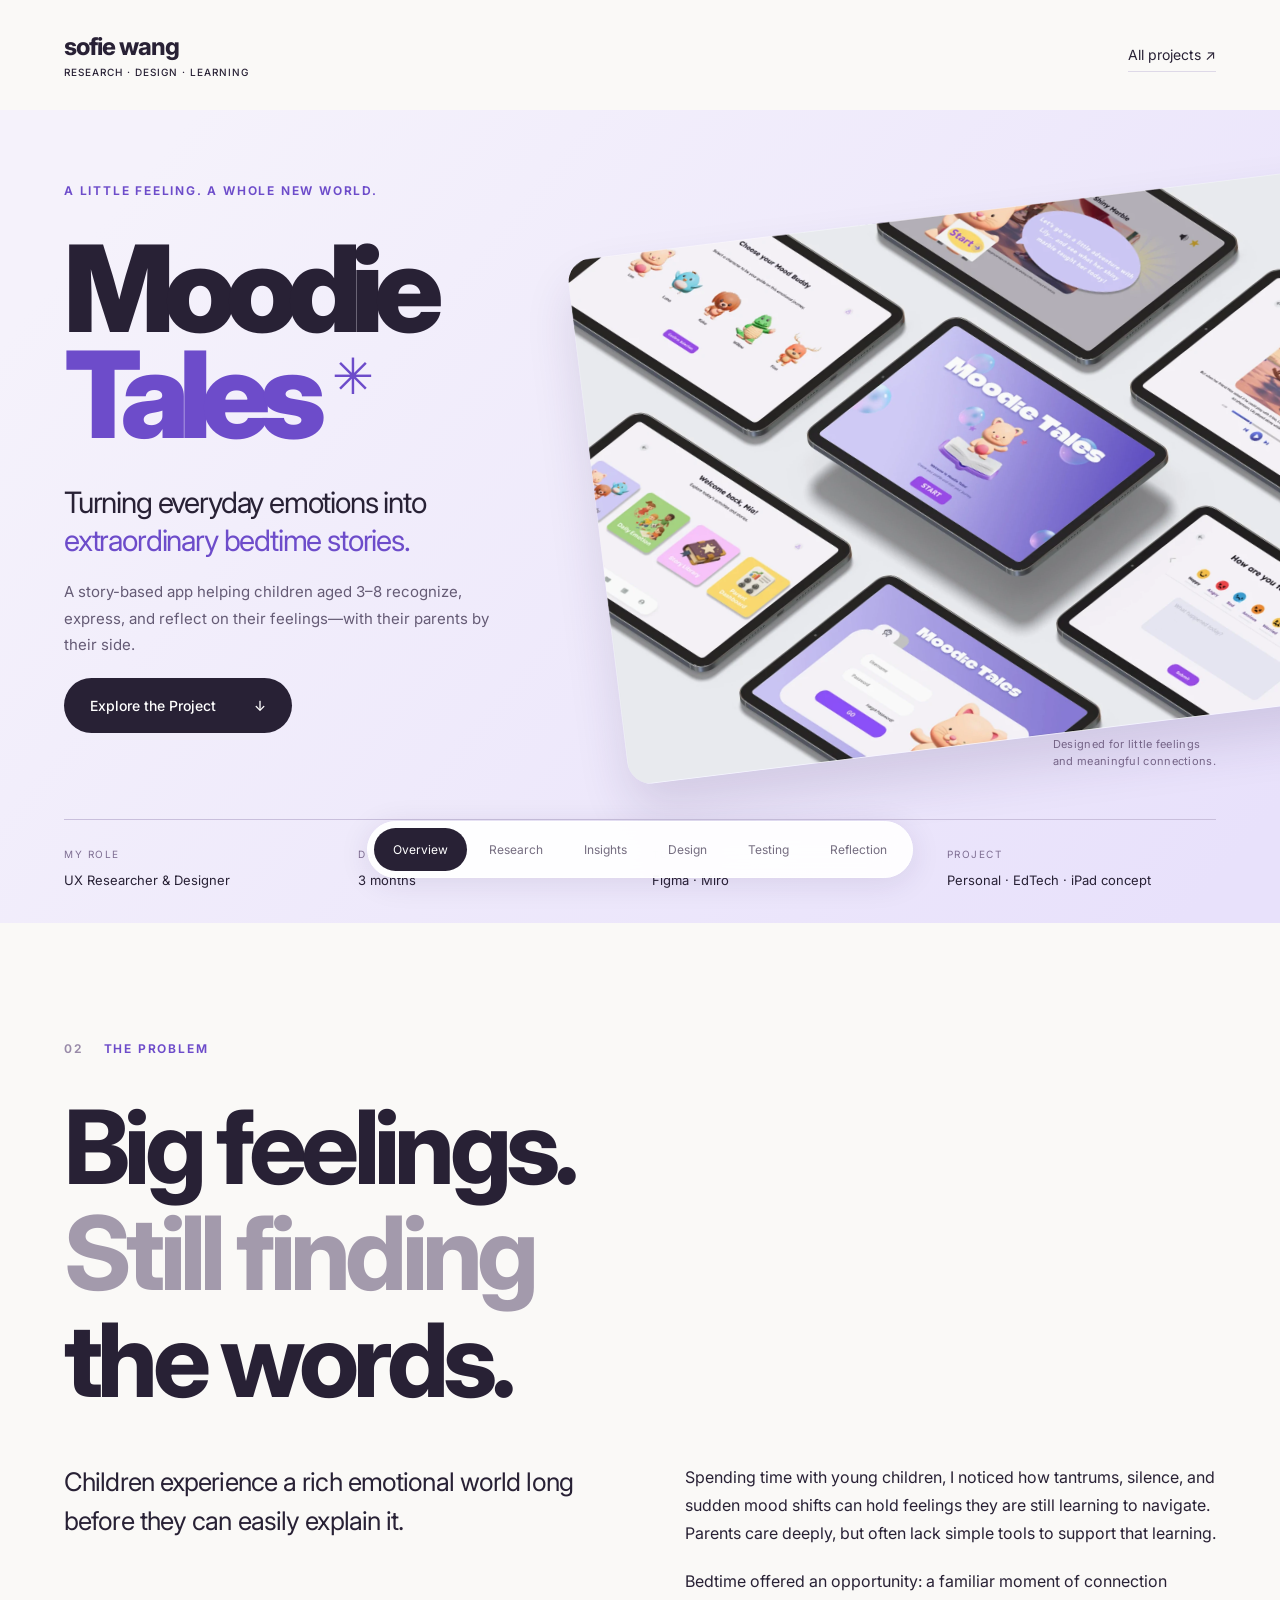
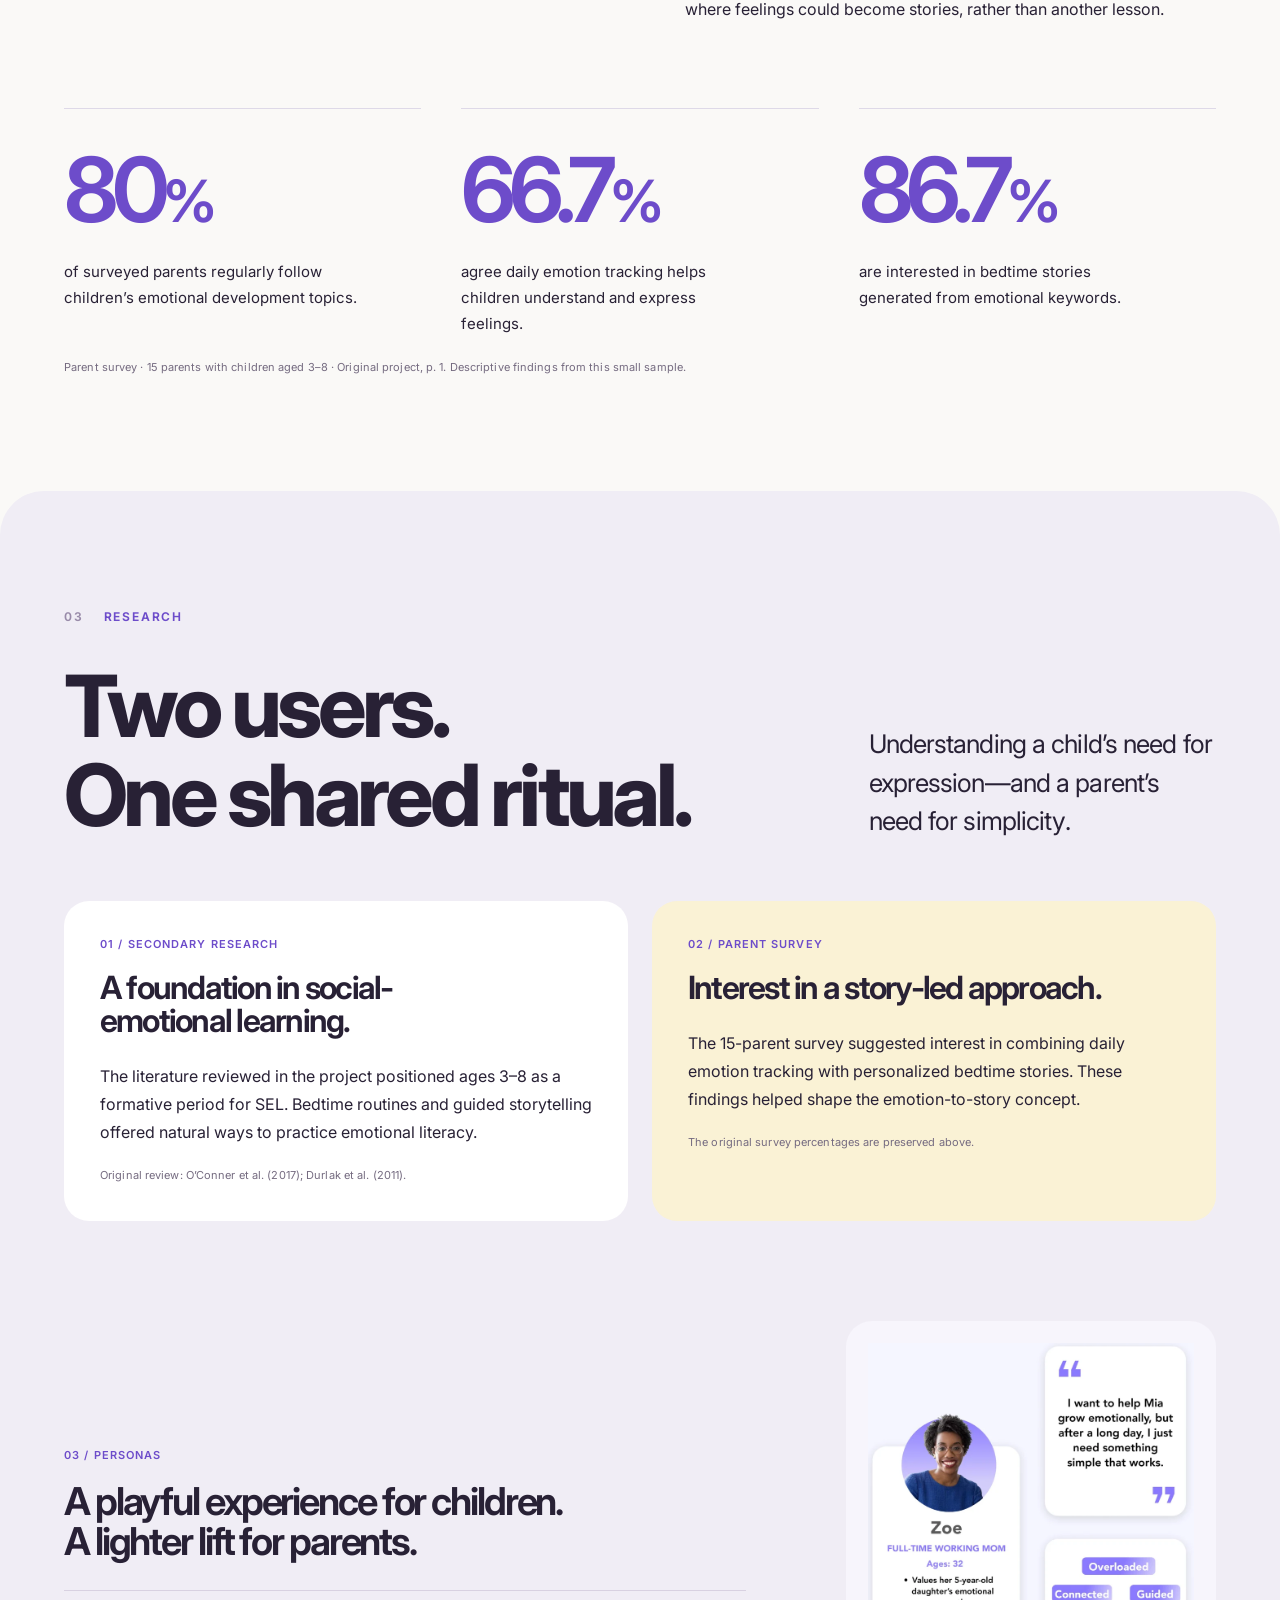
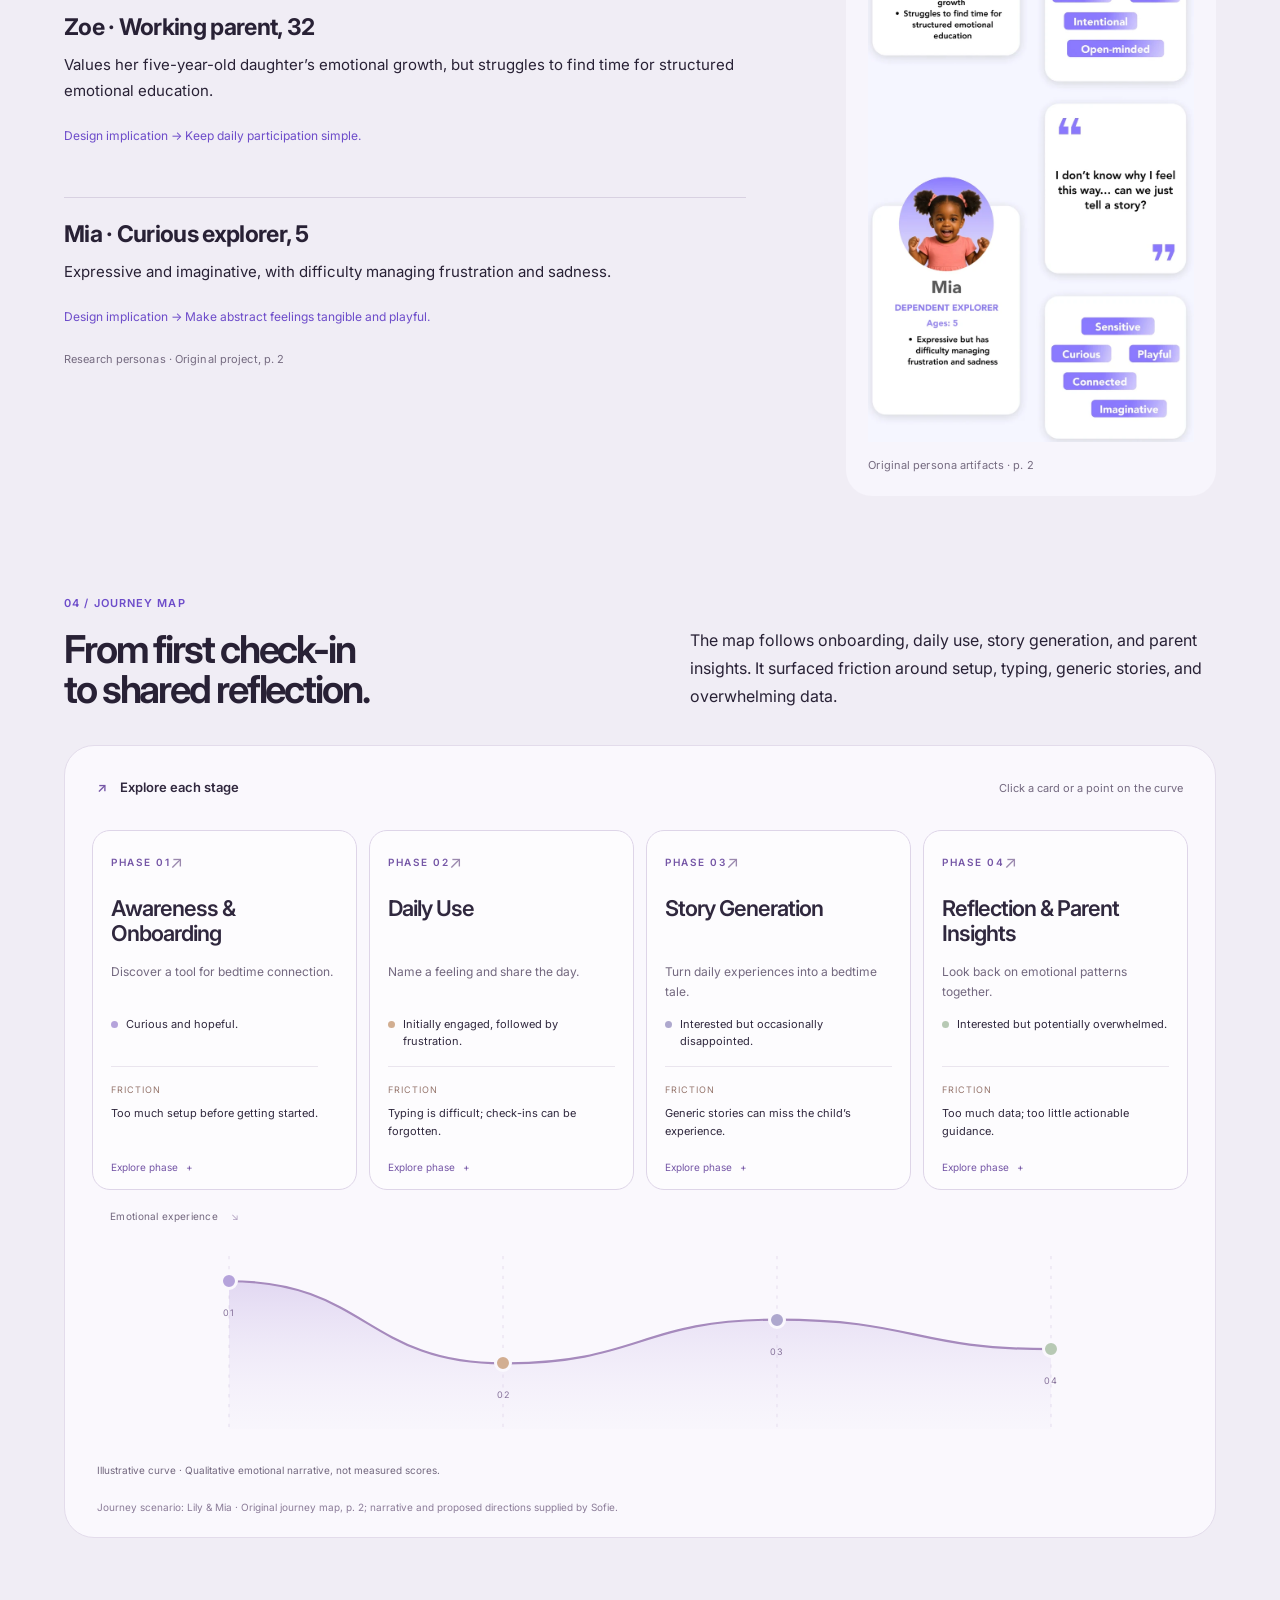
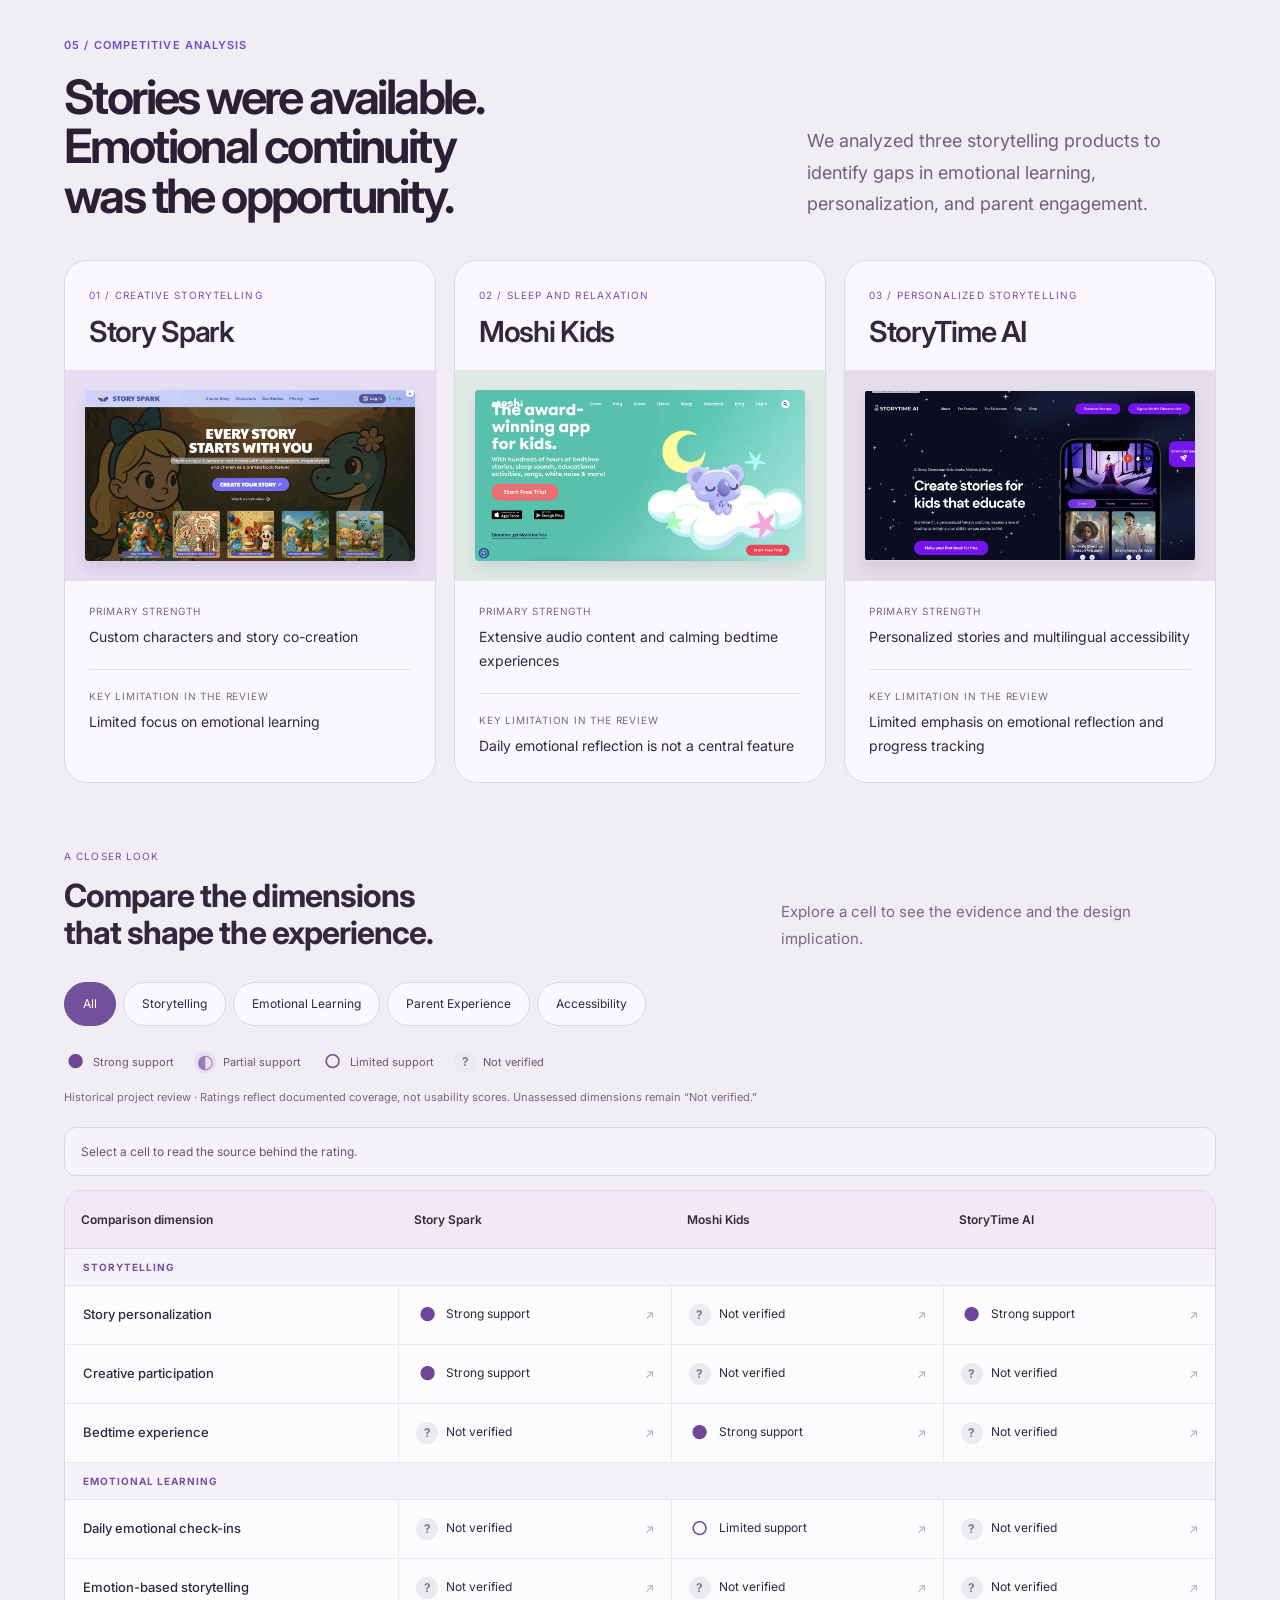
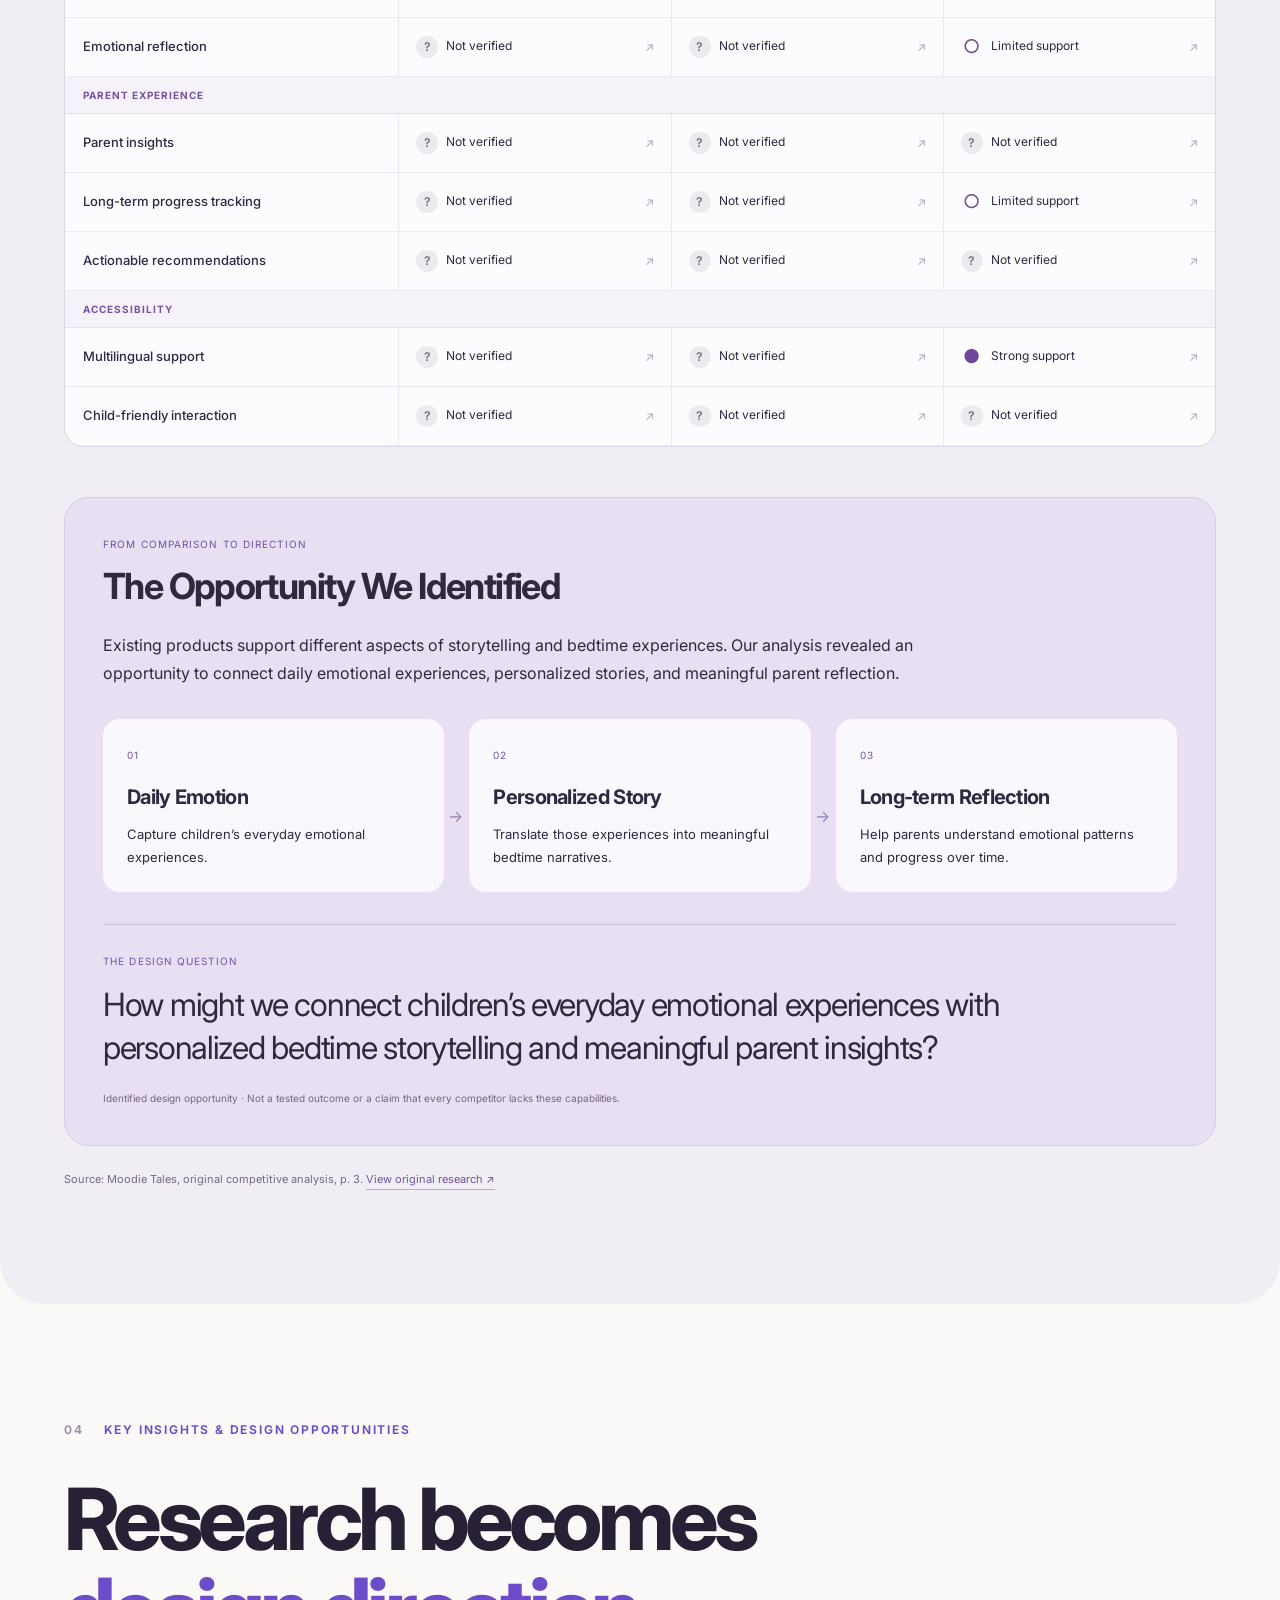
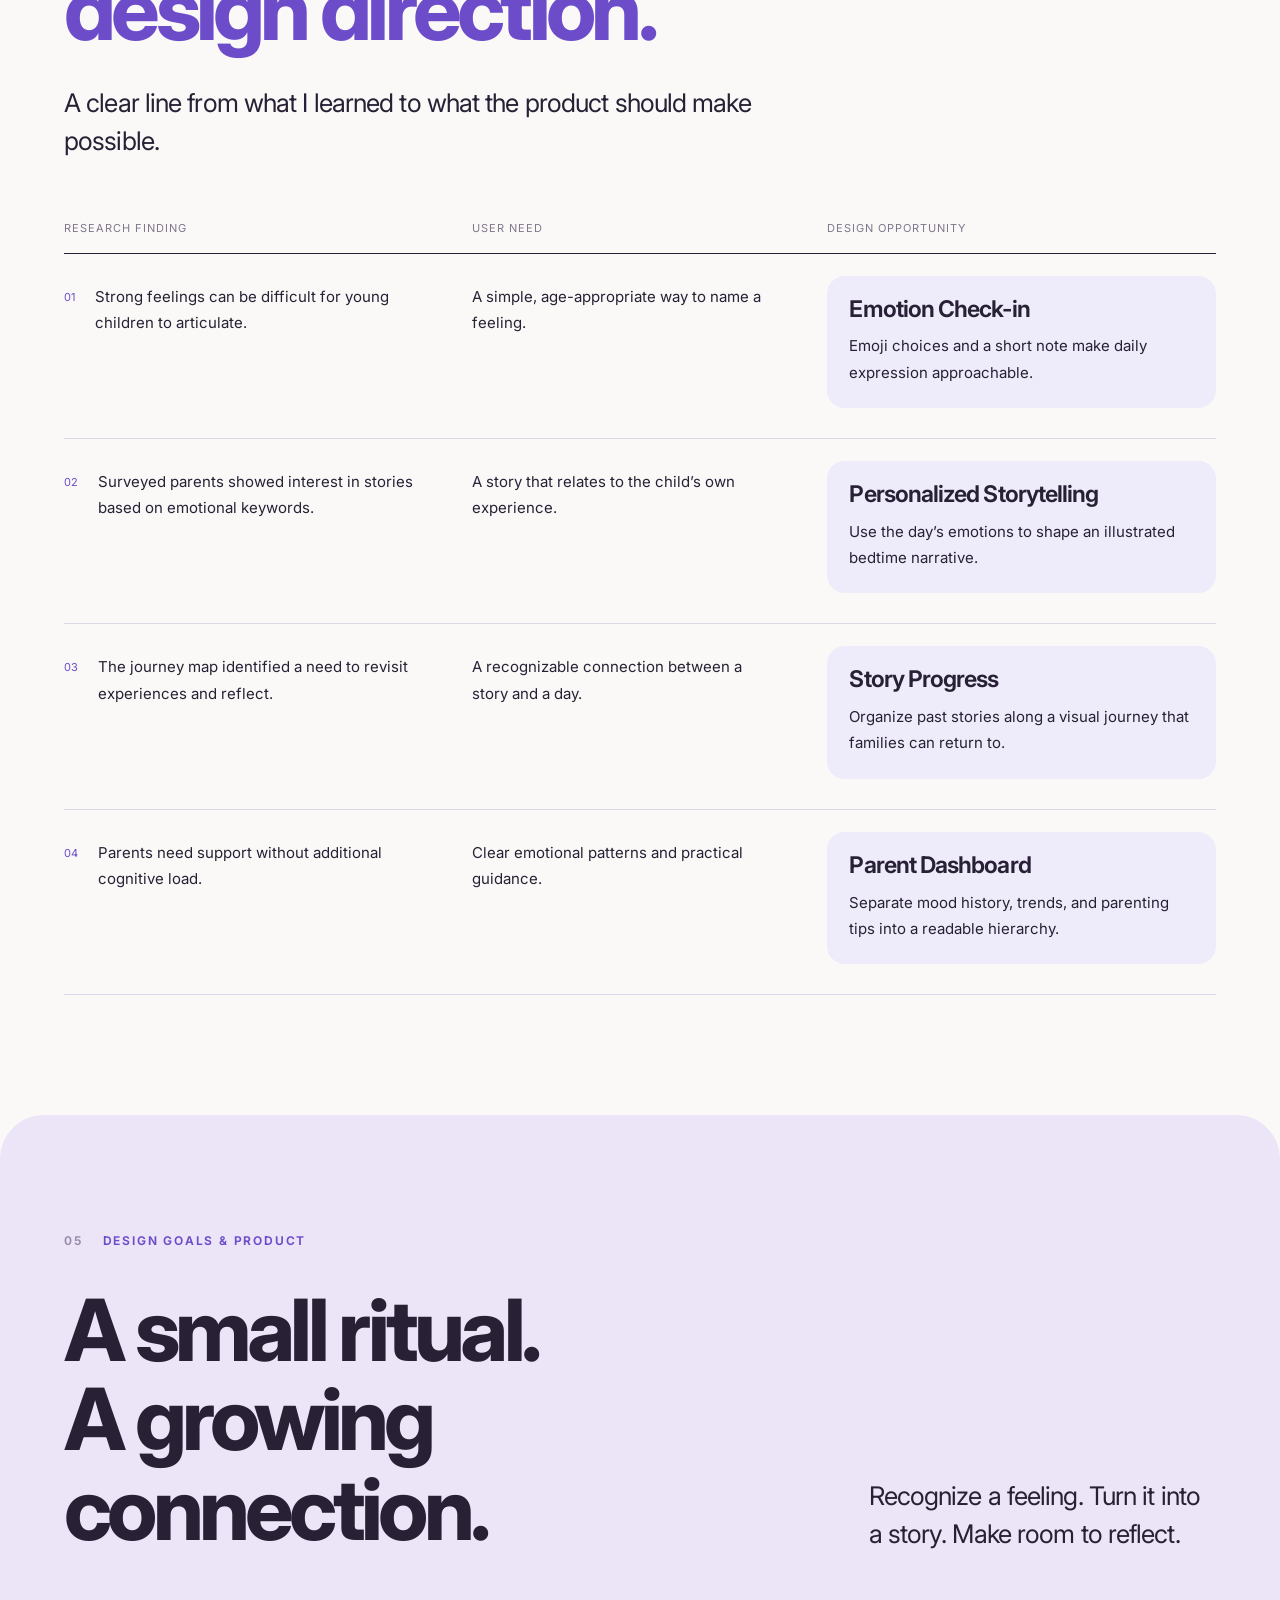
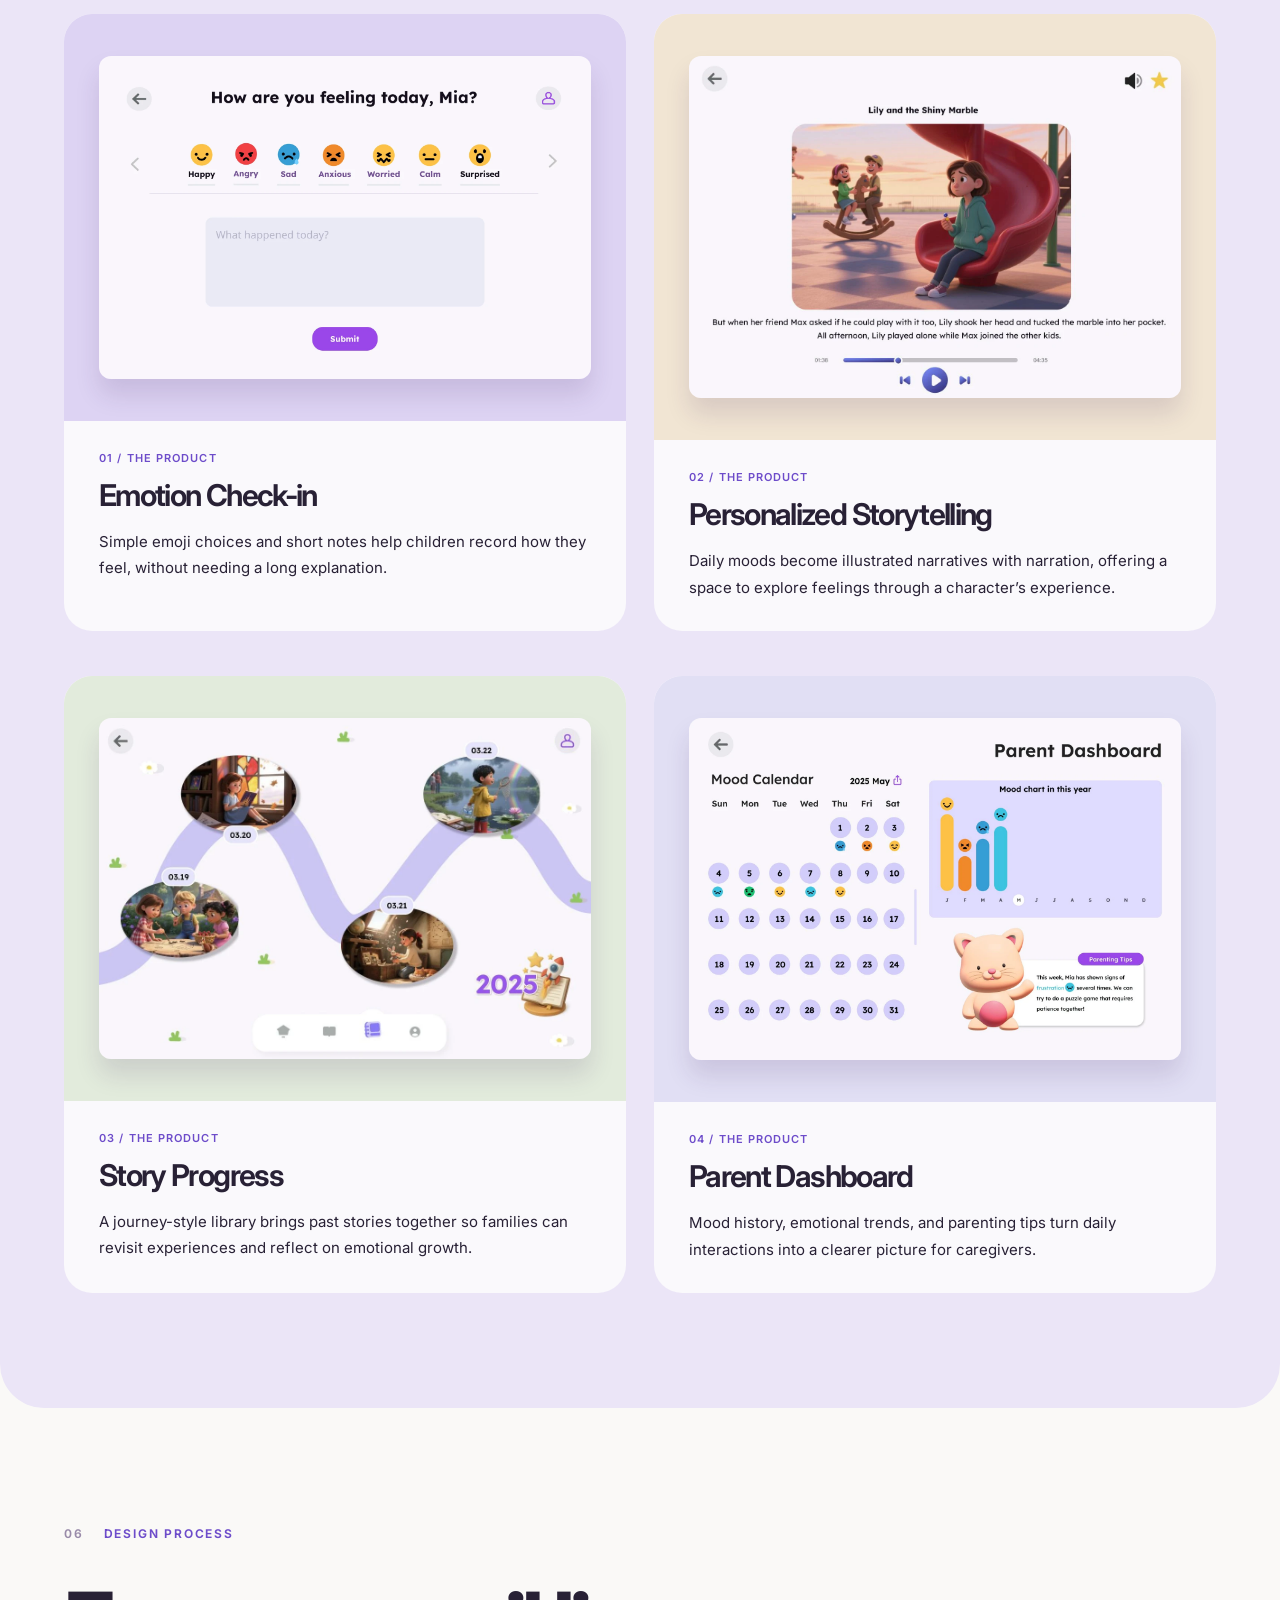
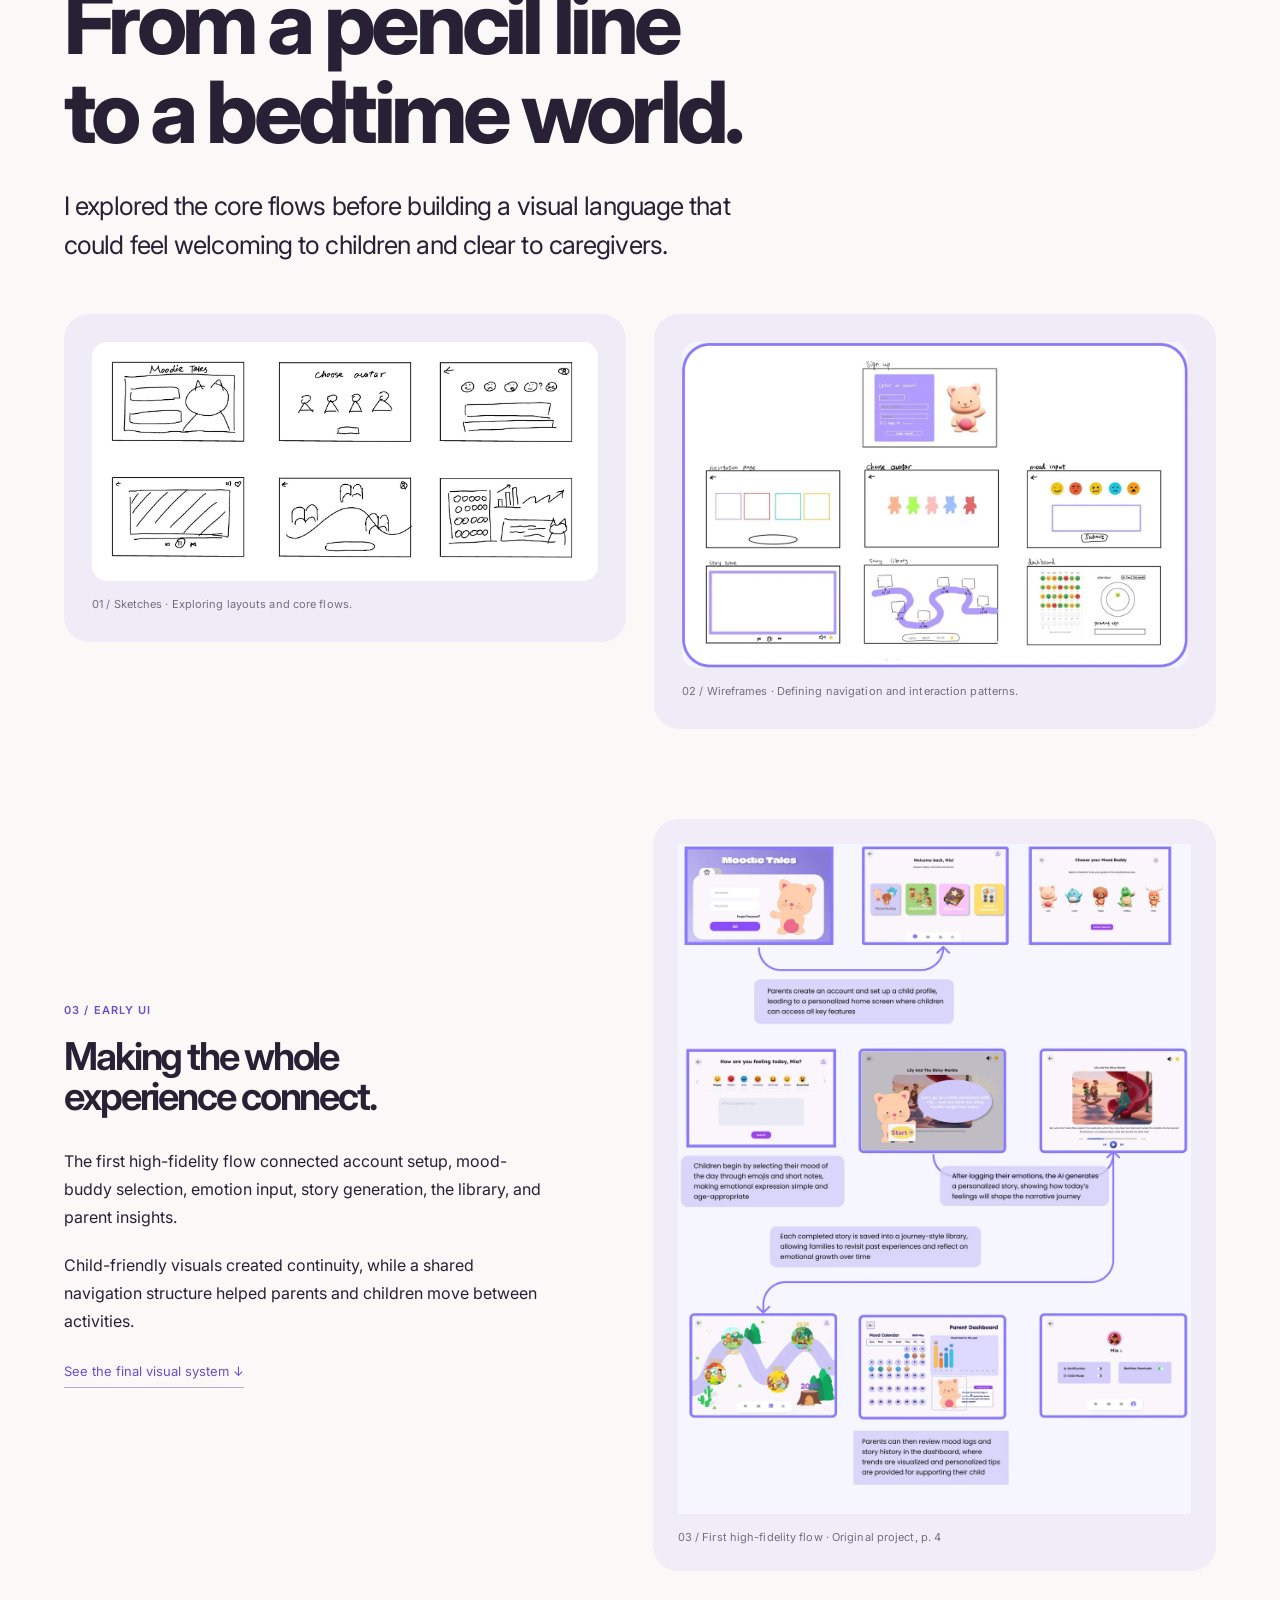
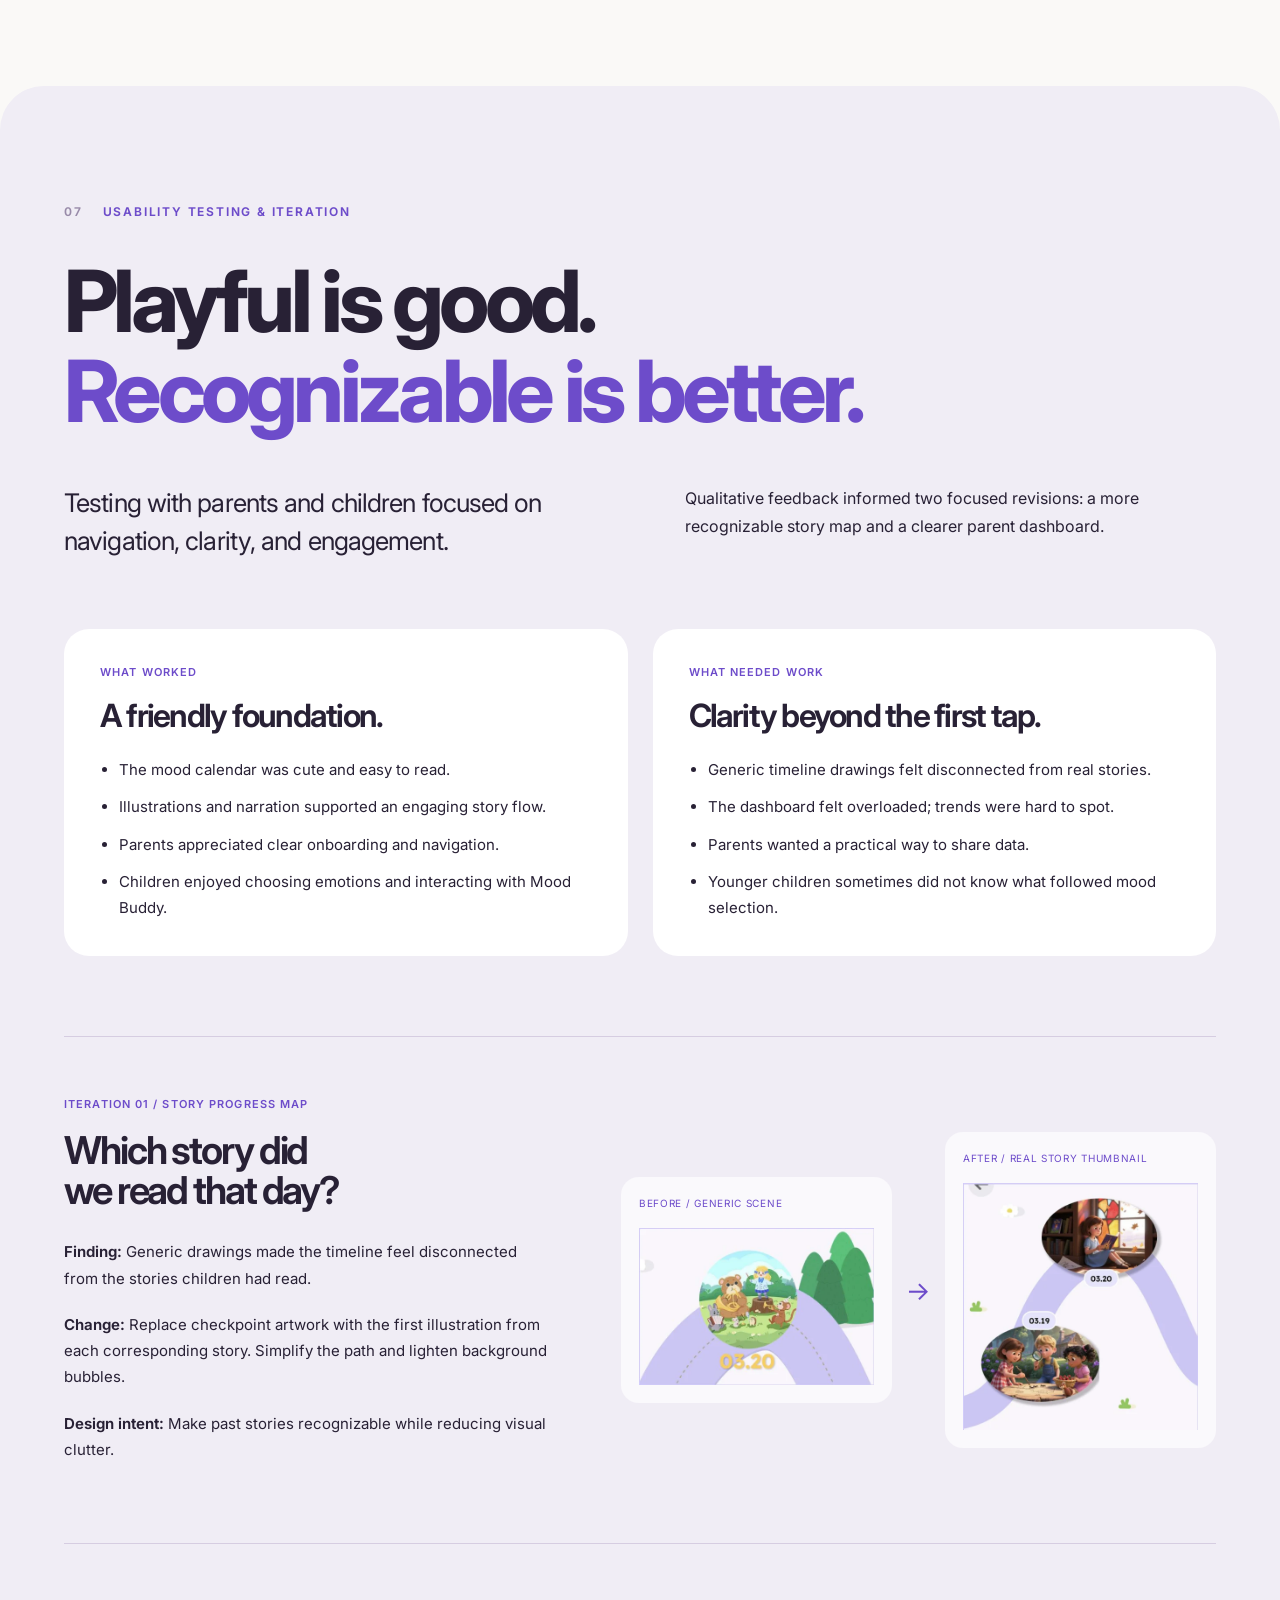
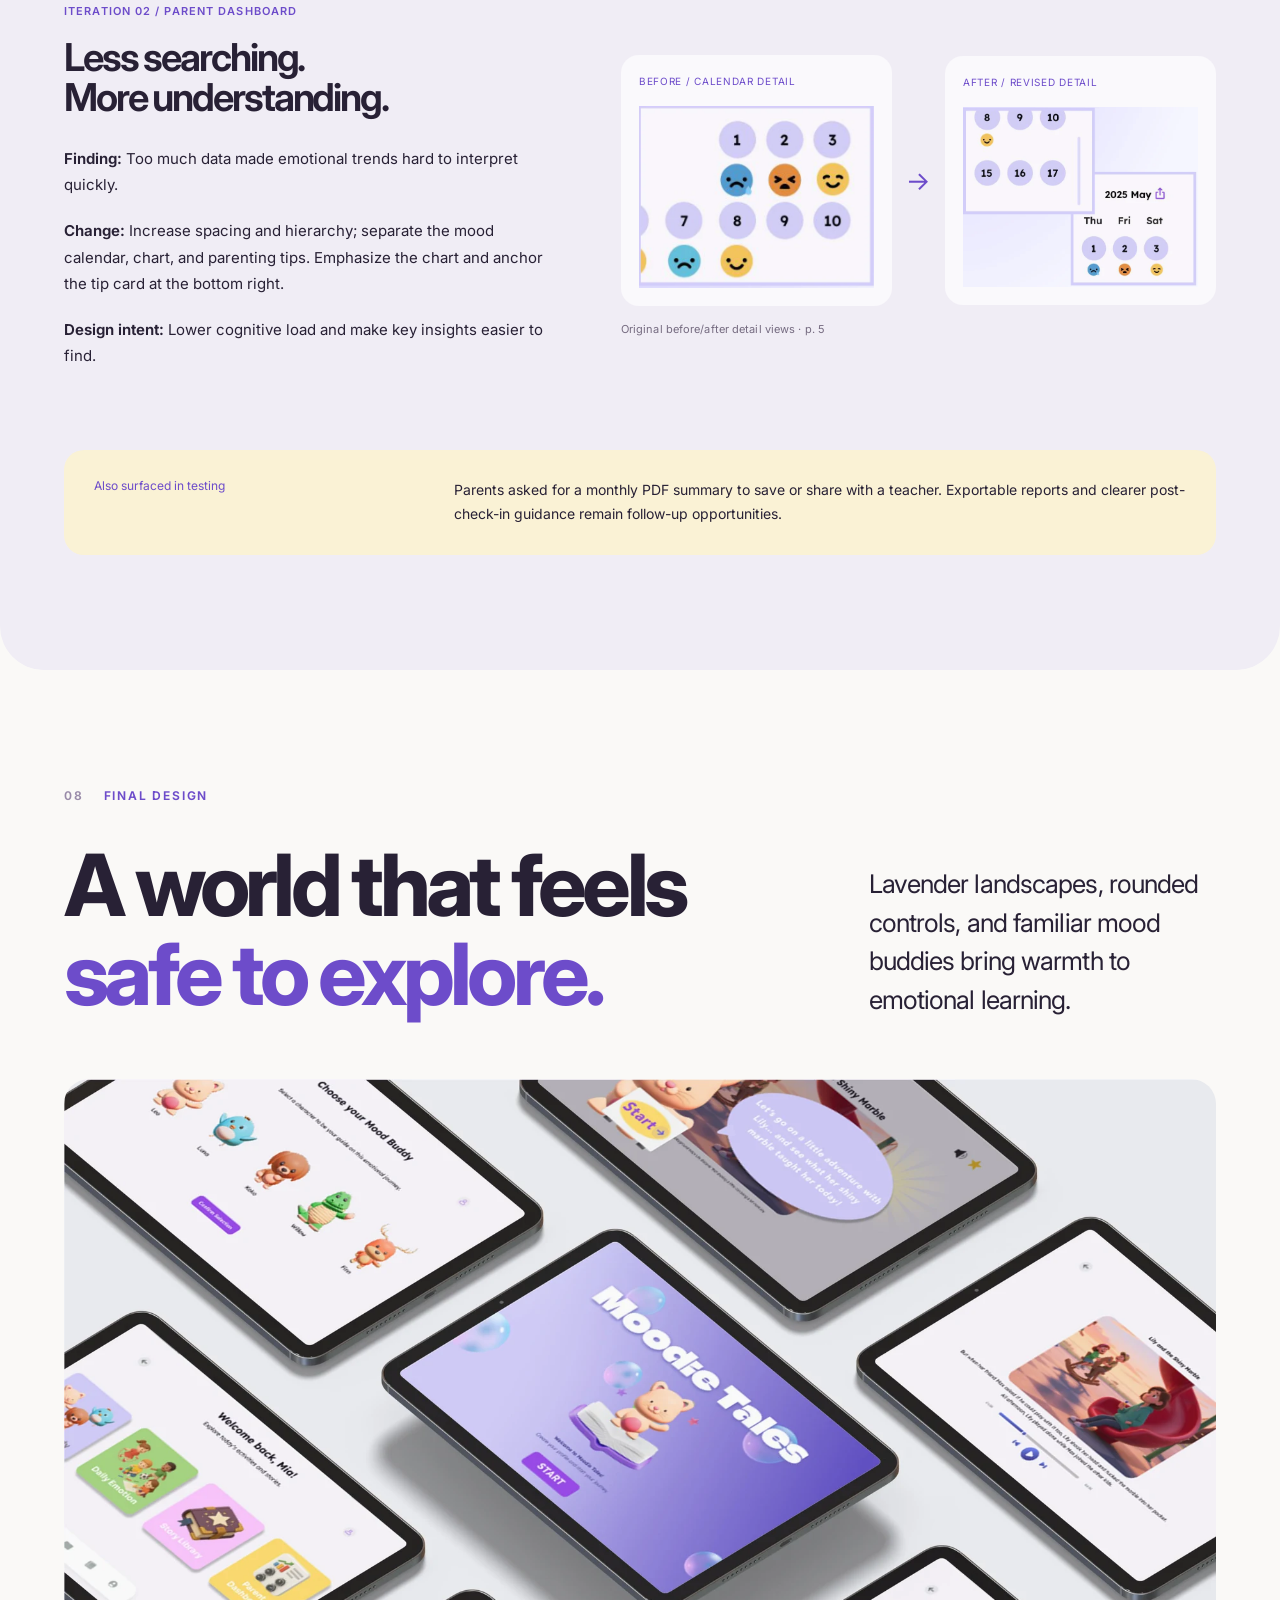
==== commit be9d967f: "Add evidence-led interactive competitive analysis" ====
--- a/moodie-tales.html
+++ b/moodie-tales.html
@@ -1,12 +1,12 @@
 <!doctype html>
-<html lang="en"><head><meta charset="utf-8"><meta name="viewport" content="width=device-width,initial-scale=1"><title>Moodie Tales — Sofie Wang</title><meta name="description" content="A UX case study exploring emotional learning through personalized bedtime stories. Research, design, and iteration by Sofie Wang."><meta name="theme-color" content="#eeebfb"><link rel="preconnect" href="https://fonts.googleapis.com"><link rel="preconnect" href="https://fonts.gstatic.com" crossorigin><link href="https://fonts.googleapis.com/css2?family=Inter:wght@400;450;500;550;600;650;700;750;800;850;900&display=swap" rel="stylesheet"><link rel="stylesheet" href="moodie-tales.css"><link rel="stylesheet" href="journey-map.css"><script src="moodie-tales.js" defer></script><script type="module" src="journey-map.js"></script></head><body><a class="skip" href="#problem">Skip to case study</a><header class="site-header"><a class="wordmark" href="index.html">sofie wang<span>Research · Design · Learning</span></a><a class="back" href="index.html#work">All projects ↗</a></header><main>
+<html lang="en"><head><meta charset="utf-8"><meta name="viewport" content="width=device-width,initial-scale=1"><title>Moodie Tales — Sofie Wang</title><meta name="description" content="A UX case study exploring emotional learning through personalized bedtime stories. Research, design, and iteration by Sofie Wang."><meta name="theme-color" content="#eeebfb"><link rel="preconnect" href="https://fonts.googleapis.com"><link rel="preconnect" href="https://fonts.gstatic.com" crossorigin><link href="https://fonts.googleapis.com/css2?family=Inter:wght@400;450;500;550;600;650;700;750;800;850;900&display=swap" rel="stylesheet"><link rel="stylesheet" href="moodie-tales.css"><link rel="stylesheet" href="journey-map.css"><link rel="stylesheet" href="competitive-analysis.css"><script src="moodie-tales.js" defer></script><script type="module" src="journey-map.js"></script><script type="module" src="competitive-analysis.js"></script></head><body><a class="skip" href="#problem">Skip to case study</a><header class="site-header"><a class="wordmark" href="index.html">sofie wang<span>Research · Design · Learning</span></a><a class="back" href="index.html#work">All projects ↗</a></header><main>
 <section class="hero" id="overview" data-nav="overview"><div class="hero-copy"><p class="eyebrow">A little feeling. A whole new world.</p><h1>Moodie<br><span>Tales<span class="title-star" aria-hidden="true">✳</span></span></h1><p class="hero-description">Turning everyday emotions into <em>extraordinary bedtime stories.</em></p><p class="intro">A story-based app helping children aged 3–8 recognize, express, and reflect on their feelings—with their parents by their side.</p><a class="button" href="#problem">Explore the Project <span>↓</span></a></div><div class="hero-art"><div class="hero-orbit" aria-hidden="true"></div><img width="1800" height="1202" src="mt-hero.webp" alt="Original Moodie Tales iPad mockups showing emotion check-in, mood buddies, storytelling, and the home screen" fetchpriority="high"><span class="art-note">Designed for little feelings<br>and meaningful connections.</span></div><dl class="project-meta"><div><dt>My role</dt><dd>UX Researcher &amp; Designer</dd></div><div><dt>Duration</dt><dd>3 months</dd></div><div><dt>Tools</dt><dd>Figma · Miro</dd></div><div><dt>Project</dt><dd>Personal · EdTech · iPad concept</dd></div></dl></section>
 <nav class="floating-nav" aria-label="Case study sections"><a href="#overview" aria-current="location">Overview</a><a href="#research">Research</a><a href="#insights">Insights</a><a href="#design">Design</a><a href="#testing">Testing</a><a href="#reflection">Reflection</a></nav>
 <section class="section problem" id="problem" data-nav="overview"><p class="eyebrow"><span>02</span> The problem</p><h2>Big feelings.<br><span class="muted">Still finding</span><br>the words.</h2><div class="split problem-body"><p class="lead">Children experience a rich emotional world long before they can easily explain it.</p><div><p>Spending time with young children, I noticed how tantrums, silence, and sudden mood shifts can hold feelings they are still learning to navigate. Parents care deeply, but often lack simple tools to support that learning.</p><p>Bedtime offered an opportunity: a familiar moment of connection where feelings could become stories, rather than another lesson.</p></div></div><div class="stats"><article><strong>80<span>%</span></strong><p>of surveyed parents regularly follow children’s emotional development topics.</p></article><article><strong>66.7<span>%</span></strong><p>agree daily emotion tracking helps children understand and express feelings.</p></article><article><strong>86.7<span>%</span></strong><p>are interested in bedtime stories generated from emotional keywords.</p></article></div><p class="source">Parent survey · 15 parents with children aged 3–8 · Original project, p. 1. Descriptive findings from this small sample.</p></section>
 <section class="section research" id="research" data-nav="research"><p class="eyebrow"><span>03</span> Research</p><div class="section-intro"><h2>Two users.<br>One shared ritual.</h2><p class="lead">Understanding a child’s need for expression—and a parent’s need for simplicity.</p></div><div class="research-cards"><article class="card"><span class="small-label">01 / Secondary research</span><h3>A foundation in social-emotional learning.</h3><p>The literature reviewed in the project positioned ages 3–8 as a formative period for SEL. Bedtime routines and guided storytelling offered natural ways to practice emotional literacy.</p><p class="source">Original review: O’Conner et al. (2017); Durlak et al. (2011).</p></article><article class="card yellow"><span class="small-label">02 / Parent survey</span><h3>Interest in a story-led approach.</h3><p>The 15-parent survey suggested interest in combining daily emotion tracking with personalized bedtime stories. These findings helped shape the emotion-to-story concept.</p><p class="source">The original survey percentages are preserved above.</p></article></div><div class="persona-layout"><div><span class="small-label">03 / Personas</span><h3>A playful experience for children.<br>A lighter lift for parents.</h3><article class="persona-summary"><h4>Zoe · Working parent, 32</h4><p>Values her five-year-old daughter’s emotional growth, but struggles to find time for structured emotional education.</p><span>Design implication → Keep daily participation simple.</span></article><article class="persona-summary"><h4>Mia · Curious explorer, 5</h4><p>Expressive and imaginative, with difficulty managing frustration and sadness.</p><span>Design implication → Make abstract feelings tangible and playful.</span></article><p class="source">Research personas · Original project, p. 2</p></div><figure class="persona-image"><img class="" width="800" height="1717" src="mt-personas.webp" alt="Original Zoe and Mia persona cards with needs, characteristics, and scenario quotes" loading="lazy" decoding="async"><figcaption>Original persona artifacts · p. 2</figcaption></figure></div><div class="artifact-heading"><div><span class="small-label">04 / Journey map</span><h3>From first check-in<br>to shared reflection.</h3></div><p>The map follows onboarding, daily use, story generation, and parent insights. It surfaced friction around setup, typing, generic stories, and overwhelming data.</p></div><div class="journey-map" id="journey-map" data-journey-map>
 <p>Explore the journey from onboarding to parent insights.</p>
 <noscript><p>Enable JavaScript to explore each phase, or <a class="text-link" href="mt-journey.webp">view the original journey map ↗</a>.</p></noscript>
-</div><div class="competition-layout"><div><span class="small-label">05 / Competitive analysis</span><h3>Stories were available.<br>Emotional continuity was the opportunity.</h3><p>The project compared Story Spark, Moshi Kids, and StoryTime AI. Its analysis identified gaps around daily emotional experiences, reflection, and progress tracking.</p><p>The direction: connect how a child feels today with a story tonight, then help parents see patterns over time.</p><p class="source">Competitive review conducted during the project · p. 3</p></div><figure class=""><img class="" width="1200" height="989" src="mt-competition.webp" alt="Original competitive analysis of Story Spark, Moshi Kids, and StoryTime AI" loading="lazy" decoding="async"><figcaption>Original comparison matrix · p. 3</figcaption></figure></div></section>
+</div><div class="competitive-analysis-section" id="competitive-analysis"><div class="ca-intro"><div><span class="small-label">05 / COMPETITIVE ANALYSIS</span><h3>Stories were available.<br>Emotional continuity<br>was the opportunity.</h3></div><p>We analyzed three storytelling products to identify gaps in emotional learning, personalization, and parent engagement.</p></div><div class="competitive-analysis" data-competitive-analysis><p>Compare storytelling, emotional learning, parent experience, and accessibility.</p><noscript><p>Enable JavaScript to explore the comparison, or <a class="text-link" href="mt-competition.webp">view the original research matrix ↗</a>.</p></noscript></div></div></section>
 <section class="section insights" id="insights" data-nav="insights"><p class="eyebrow"><span>04</span> Key insights & design opportunities</p><h2>Research becomes<br><em>design direction.</em></h2><p class="lead narrow">A clear line from what I learned to what the product should make possible.</p><div class="insight-table"><div class="insight-table-head"><span>Research finding</span><span>User need</span><span>Design opportunity</span></div><article class="insight-row"><div><span class="row-number">01</span><p>Strong feelings can be difficult for young children to articulate.</p></div><div><p>A simple, age-appropriate way to name a feeling.</p></div><div><h3>Emotion Check-in</h3><p>Emoji choices and a short note make daily expression approachable.</p></div></article><article class="insight-row"><div><span class="row-number">02</span><p>Surveyed parents showed interest in stories based on emotional keywords.</p></div><div><p>A story that relates to the child’s own experience.</p></div><div><h3>Personalized Storytelling</h3><p>Use the day’s emotions to shape an illustrated bedtime narrative.</p></div></article><article class="insight-row"><div><span class="row-number">03</span><p>The journey map identified a need to revisit experiences and reflect.</p></div><div><p>A recognizable connection between a story and a day.</p></div><div><h3>Story Progress</h3><p>Organize past stories along a visual journey that families can return to.</p></div></article><article class="insight-row"><div><span class="row-number">04</span><p>Parents need support without additional cognitive load.</p></div><div><p>Clear emotional patterns and practical guidance.</p></div><div><h3>Parent Dashboard</h3><p>Separate mood history, trends, and parenting tips into a readable hierarchy.</p></div></article></div></section><section class="section product" id="design" data-nav="design"><p class="eyebrow"><span>05</span> Design goals & product</p><div class="section-intro"><h2>A small ritual.<br>A growing connection.</h2><p class="lead">Recognize a feeling. Turn it into a story. Make room to reflect.</p></div><div class="feature-grid"><article class="feature-card"><div class="screen-stage"><img class="" width="1600" height="1051" src="mt-checkin.webp" alt="Original Moodie Tales Emotion Check-in screen" loading="lazy" decoding="async"></div><div class="feature-text"><span class="small-label">01 / The product</span><h3>Emotion Check-in</h3><p>Simple emoji choices and short notes help children record how they feel, without needing a long explanation.</p></div></article><article class="feature-card"><div class="screen-stage"><img class="" width="1322" height="920" src="mt-story.webp" alt="Original Moodie Tales Personalized Storytelling screen" loading="lazy" decoding="async"></div><div class="feature-text"><span class="small-label">02 / The product</span><h3>Personalized Storytelling</h3><p>Daily moods become illustrated narratives with narration, offering a space to explore feelings through a character’s experience.</p></div></article><article class="feature-card"><div class="screen-stage"><img class="" width="1090" height="756" src="mt-progress.webp" alt="Original Moodie Tales Story Progress screen" loading="lazy" decoding="async"></div><div class="feature-text"><span class="small-label">03 / The product</span><h3>Story Progress</h3><p>A journey-style library brings past stories together so families can revisit experiences and reflect on emotional growth.</p></div></article><article class="feature-card"><div class="screen-stage"><img class="" width="1600" height="1114" src="mt-dashboard.webp" alt="Original Moodie Tales Parent Dashboard screen" loading="lazy" decoding="async"></div><div class="feature-text"><span class="small-label">04 / The product</span><h3>Parent Dashboard</h3><p>Mood history, emotional trends, and parenting tips turn daily interactions into a clearer picture for caregivers.</p></div></article></div></section><section class="section process" id="process" data-nav="design"><p class="eyebrow"><span>06</span> Design process</p><h2>From a pencil line<br>to a bedtime world.</h2><p class="lead narrow">I explored the core flows before building a visual language that could feel welcoming to children and clear to caregivers.</p><div class="process-grid"><figure class=""><img class="" width="1449" height="685" src="mt-sketches.webp" alt="Six original hand-drawn sketches of entry, character selection, emotion input, story, library, and dashboard" loading="lazy" decoding="async"><figcaption>01 / Sketches · Exploring layouts and core flows.</figcaption></figure><figure class=""><img class="" width="1300" height="838" src="mt-wireframes.webp" alt="Original low-fidelity Moodie Tales wireframes" loading="lazy" decoding="async"><figcaption>02 / Wireframes · Defining navigation and interaction patterns.</figcaption></figure></div><div class="early-layout"><div><span class="small-label">03 / Early UI</span><h3>Making the whole<br>experience connect.</h3><p>The first high-fidelity flow connected account setup, mood-buddy selection, emotion input, story generation, the library, and parent insights.</p><p>Child-friendly visuals created continuity, while a shared navigation structure helped parents and children move between activities.</p><a class="text-link" href="#final-design">See the final visual system ↓</a></div><figure class=""><img class="" width="1200" height="1566" src="mt-early-flow.webp" alt="Original first-design flow showing sign-in, home, mood buddy, check-in, storytelling, library, dashboard, and profile" loading="lazy" decoding="async"><figcaption>03 / First high-fidelity flow · Original project, p. 4</figcaption></figure></div></section>
 <section class="section testing" id="testing" data-nav="testing"><p class="eyebrow"><span>07</span> Usability testing & iteration</p><h2>Playful is good.<br><em>Recognizable is better.</em></h2><div class="split"><p class="lead">Testing with parents and children focused on navigation, clarity, and engagement.</p><p>Qualitative feedback informed two focused revisions: a more recognizable story map and a clearer parent dashboard.</p></div><div class="testing-notes"><article class="card"><span class="small-label">What worked</span><h3>A friendly foundation.</h3><ul><li>The mood calendar was cute and easy to read.</li><li>Illustrations and narration supported an engaging story flow.</li><li>Parents appreciated clear onboarding and navigation.</li><li>Children enjoyed choosing emotions and interacting with Mood Buddy.</li></ul></article><article class="card"><span class="small-label">What needed work</span><h3>Clarity beyond the first tap.</h3><ul><li>Generic timeline drawings felt disconnected from real stories.</li><li>The dashboard felt overloaded; trends were hard to spot.</li><li>Parents wanted a practical way to share data.</li><li>Younger children sometimes did not know what followed mood selection.</li></ul></article></div><article class="iteration"><div class="iteration-copy"><span class="small-label">Iteration 01 / Story Progress Map</span><h3>Which story did<br>we read that day?</h3><p><strong>Finding:</strong> Generic drawings made the timeline feel disconnected from the stories children had read.</p><p><strong>Change:</strong> Replace checkpoint artwork with the first illustration from each corresponding story. Simplify the path and lighten background bubbles.</p><p><strong>Design intent:</strong> Make past stories recognizable while reducing visual clutter.</p></div><div class="comparison"><figure><span class="comparison-label">Before / Generic scene</span><img class="" width="538" height="360" src="mt-map-before.webp" alt="Before: generic scene used as the story checkpoint" loading="lazy" decoding="async"></figure><span class="comparison-arrow" aria-hidden="true">→</span><figure><span class="comparison-label">After / Real story thumbnail</span><img class="" width="538" height="564" src="mt-map-after.webp" alt="After: recognizable story illustrations along a simplified lavender path" loading="lazy" decoding="async"></figure></div></article><article class="iteration"><div class="iteration-copy"><span class="small-label">Iteration 02 / Parent Dashboard</span><h3>Less searching.<br>More understanding.</h3><p><strong>Finding:</strong> Too much data made emotional trends hard to interpret quickly.</p><p><strong>Change:</strong> Increase spacing and hierarchy; separate the mood calendar, chart, and parenting tips. Emphasize the chart and anchor the tip card at the bottom right.</p><p><strong>Design intent:</strong> Lower cognitive load and make key insights easier to find.</p></div><div class="comparison dashboard-comparison"><figure><span class="comparison-label">Before / Calendar detail</span><img class="" width="533" height="411" src="mt-calendar-before.webp" alt="Original before detail of the parent mood calendar" loading="lazy" decoding="async"></figure><span class="comparison-arrow" aria-hidden="true">→</span><figure><span class="comparison-label">After / Revised detail</span><img class="" width="663" height="510" src="mt-calendar-after.webp" alt="Revised calendar detail with additional spacing and a visible export affordance" loading="lazy" decoding="async"></figure><p class="source comparison-note">Original before/after detail views · p. 5</p></div></article><div class="testing-followup"><span>Also surfaced in testing</span><p>Parents asked for a monthly PDF summary to save or share with a teacher. Exportable reports and clearer post-check-in guidance remain follow-up opportunities.</p></div></section>
 <section class="section final-design" id="final-design" data-nav="design"><p class="eyebrow"><span>08</span> Final design</p><div class="section-intro"><h2>A world that feels<br><em>safe to explore.</em></h2><p class="lead">Lavender landscapes, rounded controls, and familiar mood buddies bring warmth to emotional learning.</p></div><figure class="final-montage"><img class="" width="1800" height="1202" src="mt-hero.webp" alt="Original final iPad mockup collection for Moodie Tales" loading="lazy" decoding="async"><figcaption>Final UI mockup composition · Original project, p. 6</figcaption></figure><div class="identity-grid"><article><span class="small-label">The mood buddies</span><h3>A familiar face<br>for every feeling.</h3><img class="" width="798" height="365" src="mt-characters.webp" alt="Original Moodie Tales characters: Leo, Luna, Koko, Willow, and Finn" loading="lazy" decoding="async"><p>The original character family adds warmth, playfulness, and continuity across the experience.</p></article><article><span class="small-label">The visual language</span><h3>Soft colors.<br>Clear choices.</h3><div class="swatches" aria-label="Original purple, violet, lavender, yellow, and light neutral palette"><span style="--swatch:#884CFC"></span><span style="--swatch:#A047EB"></span><span style="--swatch:#D5CCF8"></span><span style="--swatch:#FFE06F"></span><span style="--swatch:#F7F5FC"></span></div><p>The original UI pairs Climate Crisis display headings with Lexend text, rounded purple actions, and a soft neutral canvas.</p><p class="source">Case-study typography uses Inter for an editorial presentation; product screenshots retain the original type.</p></article></div><figure class="system-sheet"><img class="" width="1200" height="972" src="mt-system.webp" alt="Original design system with palette, buttons, typography specifications, and mood buddy characters" loading="lazy" decoding="async"><figcaption>Original product design-system sheet · p. 6</figcaption></figure></section><section class="section reflection" id="reflection" data-nav="reflection"><p class="eyebrow"><span>09</span> Reflection</p><h2>Design for the child.<br><span class="muted">Make room for</span><br>the parent.</h2><div class="split reflection-body"><p class="lead">The central lesson was balancing playful engagement with simplicity and clarity.</p><div><p>Designing Moodie Tales showed me that meaningful emotional insights must also be easy to understand. That tension shaped the revisions to visual hierarchy and interaction design.</p><p>The story map needed to connect to a child’s real experience. The dashboard needed to support a parent’s attention, rather than ask for more of it.</p></div></div><h3 class="next-title">Where I’d take it next</h3><p class="source">Next steps informed by the original reflection and usability feedback.</p><div class="next-grid"><article><span>01</span><h4>Deeper storytelling</h4><p>Explore more interactive stories while preserving the calm of a bedtime ritual.</p></article><article><span>02</span><h4>Adaptable parent insights</h4><p>Explore a dashboard that adjusts to caregivers’ needs, alongside exportable summaries.</p></article><article><span>03</span><h4>Connections with educators</h4><p>Investigate how families could share useful context with educators.</p></article></div><div class="endnote"><p>Thanks for following the story.</p><a class="button" href="index.html#work">Back to all projects ↗</a><a class="text-link" href="portfolios/moodie-tales.pdf" target="_blank" rel="noopener">Read the original project PDF ↗</a></div></section></main><footer><span>© Sofie Wang</span><a href="mailto:sofie10124@gmail.com">Let’s make learning meaningful ↗</a><a href="#overview">Back to top ↑</a></footer></body></html>
--- a/competitive-analysis.css
+++ b/competitive-analysis.css
@@ -0,0 +1,38 @@
+/* Isolated competitive-analysis presentation; no global styles. */
+.competitive-analysis-section { margin-top: 100px; }
+.ca-intro { display: grid; grid-template-columns: 1.25fr .75fr; gap: 60px; align-items: end; margin-bottom: 40px; }
+.ca-intro h3 { font-size: clamp(34px,3.7vw,54px); }
+.ca-intro > p { font-size: 18px; margin: 0; color: #6c6178; }
+.competitive-analysis { --ca-ink:#30283f; --ca-purple:#7552a0; --ca-border:#ded5e7; --ca-muted:#756980; color:var(--ca-ink); }
+.competitive-analysis button { font:inherit; color:inherit; cursor:pointer; }
+.competitive-analysis button:focus-visible,.ca-table-scroll:focus-visible { outline:3px solid #7957a5;outline-offset:4px; }
+.ca-overview { display:grid; grid-template-columns:repeat(3,minmax(0,1fr));gap:18px; }
+.ca-competitor { background:#faf8fd;border:1px solid var(--ca-border);border-radius:23px;overflow:hidden;transition:transform 240ms,border-color 240ms,box-shadow 240ms; }
+@media(hover:hover){.ca-competitor:hover{transform:translateY(-4px);border-color:#b09ac6;box-shadow:0 10px 25px #4225530c;}}
+.ca-card-header{padding:26px 24px 22px;}.ca-kicker{display:block;font-size:10px;text-transform:uppercase;letter-spacing:1.1px;color:var(--ca-purple);line-height:1.65;margin-bottom:14px;}
+.ca-card-header h4{font-size:29px;font-weight:600;letter-spacing:-.045em;}
+.ca-screen{padding:20px;background:#e5ddf2;overflow:hidden;}.ca-competitor:nth-child(2) .ca-screen{background:#dfeae5;}.ca-competitor:nth-child(3) .ca-screen{background:#e4deeb;}
+.ca-screen img{width:100%;aspect-ratio:1.92;object-fit:contain;box-shadow:0 8px 14px #33234719;border-radius:4px;}
+.ca-competitor dl{padding:24px;margin:0;}.ca-competitor dl>div+div{border-top:1px solid #e6dfeb;margin-top:20px;padding-top:20px;}.ca-competitor dt{font-size:10px;text-transform:uppercase;letter-spacing:.8px;color:var(--ca-muted);margin-bottom:8px;}.ca-competitor dd{margin:0;font-size:14px;line-height:1.7;}
+.ca-matrix-heading{display:grid;grid-template-columns:1.2fr .8fr;gap:65px;align-items:end;margin:65px 0 30px;}.ca-matrix-heading h4{font-size:32px;line-height:1.15;}.ca-matrix-heading>p{margin:0;font-size:15px;color:var(--ca-muted);}
+.ca-filters{display:flex;gap:7px;flex-wrap:wrap;margin:0 0 25px;}.ca-filters button{border:1px solid var(--ca-border);background:#faf8fd;border-radius:30px;padding:12px 18px;font-size:12px;min-height:44px;transition:background 220ms,color 220ms;}.ca-filters button:hover{background:#e6ddf0;}.ca-filters button[aria-pressed=true]{background:#72509a;color:#fff;border-color:#72509a;}
+.ca-legend{display:flex;gap:20px;flex-wrap:wrap;}.ca-legend>span{display:flex;align-items:center;gap:7px;font-size:11px;color:#64576f;}.ca-symbol{display:inline-grid;place-items:center;flex-shrink:0;width:22px;height:22px;border-radius:50%;font-size:19px;line-height:1;}.ca-strong{color:#704798;}.ca-partial{color:#987bb9;background:#e8dff3;}.ca-limited{color:#75528f;}.ca-unknown{color:#756e7d;background:#ece9ef;font-size:12px;font-weight:600;}
+.ca-research-note{font-size:11px;line-height:1.7;color:var(--ca-muted);margin:15px 0 20px;}
+.ca-table-scroll{overflow-x:auto;border:1px solid var(--ca-border);border-radius:20px;background:#fcfbfe;scrollbar-color:#c9badb transparent;scrollbar-width:thin;}
+.ca-table{border-collapse:separate;border-spacing:0;width:100%;min-width:700px;font-size:13px;table-layout:fixed;}.ca-table [hidden]{display:none!important;}.ca-table thead th{font-size:12px;text-align:left;background:#f0eaf7;padding:21px 16px;font-weight:600;border-bottom:1px solid var(--ca-border);}.ca-table th:first-child{width:29%;}.ca-table th:not(:first-child){width:23.67%;}.ca-table tbody th[scope=row]{padding:15px 18px;text-align:left;font-weight:500;font-size:13px;line-height:1.5;}.ca-table td{padding:5px;border-left:1px solid #eee8f2;}.ca-table tr[data-dimension]>th,.ca-table tr[data-dimension]>td{border-bottom:1px solid #eee8f2;transition:background 220ms;}.ca-category-row th{background:#f6f2fa;padding:12px 18px;text-align:left;font-size:10px;text-transform:uppercase;letter-spacing:1px;color:var(--ca-purple);border-bottom:1px solid #e7dfee;}
+.ca-cell{position:relative;display:flex;align-items:center;gap:8px;width:100%;min-height:48px;text-align:left;padding:10px 11px;border:1px solid transparent;border-radius:10px;background:transparent;font-size:12px!important;transition:background 220ms,border-color 220ms;}.ca-cell>span:nth-child(2){line-height:1.4;}.ca-cell-arrow{margin-left:auto;color:#b0a2bc;font-size:12px;}.ca-cell:hover,.ca-cell:focus-visible{background:#e9e0f3;border-color:#baa4d0;}.ca-cell.is-selected{background:#e5d9f0;border-color:#9a79bb;}.ca-table tr.is-preview>th,.ca-table tr.is-preview>td{background:#f0eaf6;}.ca-table .is-preview-column{background:#f3edf8;}.ca-table thead .is-preview-column{background:#e5d9ef;}
+.ca-tooltip{position:absolute;left:8px;bottom:calc(100% - 1px);z-index:3;width:210px;padding:11px 13px;background:#382b44;color:white;font-size:11px;line-height:1.6;border-radius:10px;opacity:0;visibility:hidden;pointer-events:none;transform:translateY(4px);transition:opacity 220ms,transform 220ms;}.ca-table td:last-child .ca-tooltip{left:auto;right:8px;}.ca-cell:hover .ca-tooltip,.ca-cell:focus-visible .ca-tooltip{visibility:visible;opacity:1;transform:translateY(0);}
+.ca-table tbody:not([hidden]){animation:ca-filter-in 240ms ease;}@keyframes ca-filter-in{from{opacity:.3}to{opacity:1}}
+.ca-mobile-hint{display:none;font-size:11px;color:var(--ca-purple);margin:12px 0 0;}
+.ca-detail{background:#faf8fd;border:1px solid var(--ca-border);border-radius:22px;padding:30px;margin-top:22px;min-height:480px;}.ca-detail[hidden]{display:none;}.ca-detail.is-entering{animation:ca-detail-in 240ms ease;}@keyframes ca-detail-in{from{opacity:0;transform:translateY(5px)}to{opacity:1;transform:none}}
+.ca-detail-top{display:flex;justify-content:space-between;align-items:start;gap:25px;padding-bottom:24px;border-bottom:1px solid #e5ddec;}.ca-detail-top h4{font-size:30px;line-height:1.2;letter-spacing:-.04em;}.ca-detail-state{display:flex;gap:8px;align-items:center;font-size:12px;margin-top:14px;color:#665173;}.ca-close{border:1px solid var(--ca-border);border-radius:25px;background:transparent;padding:11px 15px;min-height:44px;font-size:11px!important;white-space:nowrap;}
+.ca-detail-grid{display:grid;grid-template-columns:1fr 1fr;gap:50px;margin-top:25px;}.ca-detail h5{font-size:10px;text-transform:uppercase;letter-spacing:1px;font-weight:600;color:var(--ca-purple);margin:0 0 10px;}.ca-detail p{font-size:14px;line-height:1.75;margin:0 0 23px;}.ca-evidence{padding:17px;background:#f0ebf5;border-radius:12px;}.ca-evidence-link,.ca-source a{font-size:11px;color:var(--ca-purple);border-bottom:1px solid #bdadcc;padding-bottom:3px;}.ca-implication{padding:20px;border:1px dashed #c7b5d8;border-radius:13px;}.ca-implication p{margin:0;}
+.ca-opportunity{background:#e8dff3;border:1px solid #d9cbe7;border-radius:25px;padding:38px;margin-top:50px;}.ca-opportunity>h4{font-size:36px;line-height:1.15;letter-spacing:-.045em;}.ca-opportunity-intro{max-width:850px;margin:24px 0 32px;font-size:16px;}.ca-flow{list-style:none;margin:0;padding:0;display:grid;grid-template-columns:repeat(3,1fr);gap:25px;}.ca-flow li{position:relative;background:#faf8fd;border-radius:17px;padding:24px;}.ca-flow li+li::before{content:'→';position:absolute;left:-21px;top:50%;color:#967eae;}.ca-flow li>span{font-size:10px;letter-spacing:1px;color:var(--ca-purple);}.ca-flow h5{font-size:20px;line-height:1.2;letter-spacing:-.035em;margin:22px 0 14px;}.ca-flow p{font-size:13px;line-height:1.7;margin:0;}.ca-question{border-top:1px solid #cdbddd;padding-top:28px;margin-top:32px;}.ca-question p{font-size:clamp(22px,2.6vw,32px);line-height:1.35;letter-spacing:-.04em;margin:0;max-width:900px;}.ca-opportunity-note{font-size:10px;line-height:1.7;color:#766484;margin:20px 0 0;}.ca-source{font-size:11px;line-height:1.8;color:var(--ca-muted);margin:24px 0 0;}.ca-sr-only{position:absolute;width:1px;height:1px;overflow:hidden;clip-path:inset(50%);white-space:nowrap;padding:0;margin:-1px;}
+@media(max-width:1000px){.ca-overview{gap:12px;}.ca-card-header,.ca-competitor dl{padding:21px 18px;}.ca-card-header h4{font-size:25px;}.ca-screen{padding:15px;}.ca-intro{gap:35px;}.ca-intro>p{font-size:16px;}.ca-detail-grid{gap:30px;}.ca-flow{gap:20px;}.ca-flow li{padding:20px;}.ca-opportunity{padding:30px;}.ca-flow li+li::before{left:-18px;}}
+@media(max-width:700px){.competitive-analysis-section{margin-top:65px;}.ca-intro{display:block;}.ca-intro h3{font-size:36px;}.ca-intro>p{margin-top:25px;font-size:16px;}.ca-overview{grid-template-columns:1fr;gap:22px;}.ca-card-header,.ca-competitor dl{padding:25px;}.ca-card-header h4{font-size:30px;}.ca-screen{padding:24px;}.ca-kicker{font-size:10px;}.ca-competitor dd{font-size:15px;}.ca-matrix-heading{display:block;margin-top:50px;}.ca-matrix-heading h4{font-size:30px;}.ca-matrix-heading>p{margin-top:20px;}.ca-filters{gap:7px;}.ca-filters button{font-size:12px;padding:12px 15px;}.ca-legend{gap:12px 16px;}.ca-legend>span{font-size:11px;}.ca-table{min-width:740px;}.ca-table tbody th[scope=row]{font-size:14px;}.ca-cell{font-size:13px!important;min-height:52px;}.ca-mobile-hint{display:block;}.ca-detail{padding:23px;min-height:0;}.ca-detail-top{gap:16px;}.ca-detail-top h4{font-size:27px;}.ca-close{padding:10px 12px;}.ca-detail-grid{grid-template-columns:1fr;gap:28px;}.ca-detail p{font-size:15px;}.ca-opportunity{padding:27px 23px;border-radius:22px;margin-top:35px;}.ca-opportunity>h4{font-size:31px;}.ca-opportunity-intro{font-size:15px;}.ca-flow{grid-template-columns:1fr;gap:25px;}.ca-flow li{padding:25px;}.ca-flow li+li::before{content:'↓';top:-23px;left:calc(50% - 5px);}.ca-flow h5{font-size:23px;margin-top:16px;}.ca-flow p{font-size:14px;}.ca-question p{font-size:25px;}}
+@media(prefers-reduced-motion:reduce){.competitive-analysis *, .competitive-analysis *::before{animation:none!important;transition:none!important;}.ca-competitor:hover{transform:none;}}
+
+.ca-selection-summary{display:flex;justify-content:space-between;gap:15px;flex-wrap:wrap;padding:13px 16px;background:#f7f3fb;border:1px solid var(--ca-border);border-radius:12px;font-size:12px;color:#675374;margin:0 0 14px;}.ca-selection-summary a{color:#704a96;text-decoration:underline;text-underline-offset:3px;}
+
+@media(max-width:1000px){.ca-table tbody th[scope=row]{position:sticky;left:0;z-index:1;background:#fcfbfe;box-shadow:3px 0 6px #39254705;}.ca-table tr.is-preview>th[scope=row]{background:#f0eaf6;}}
+@media(max-width:1000px){.ca-table thead th:first-child{position:sticky;left:0;z-index:2;}}
